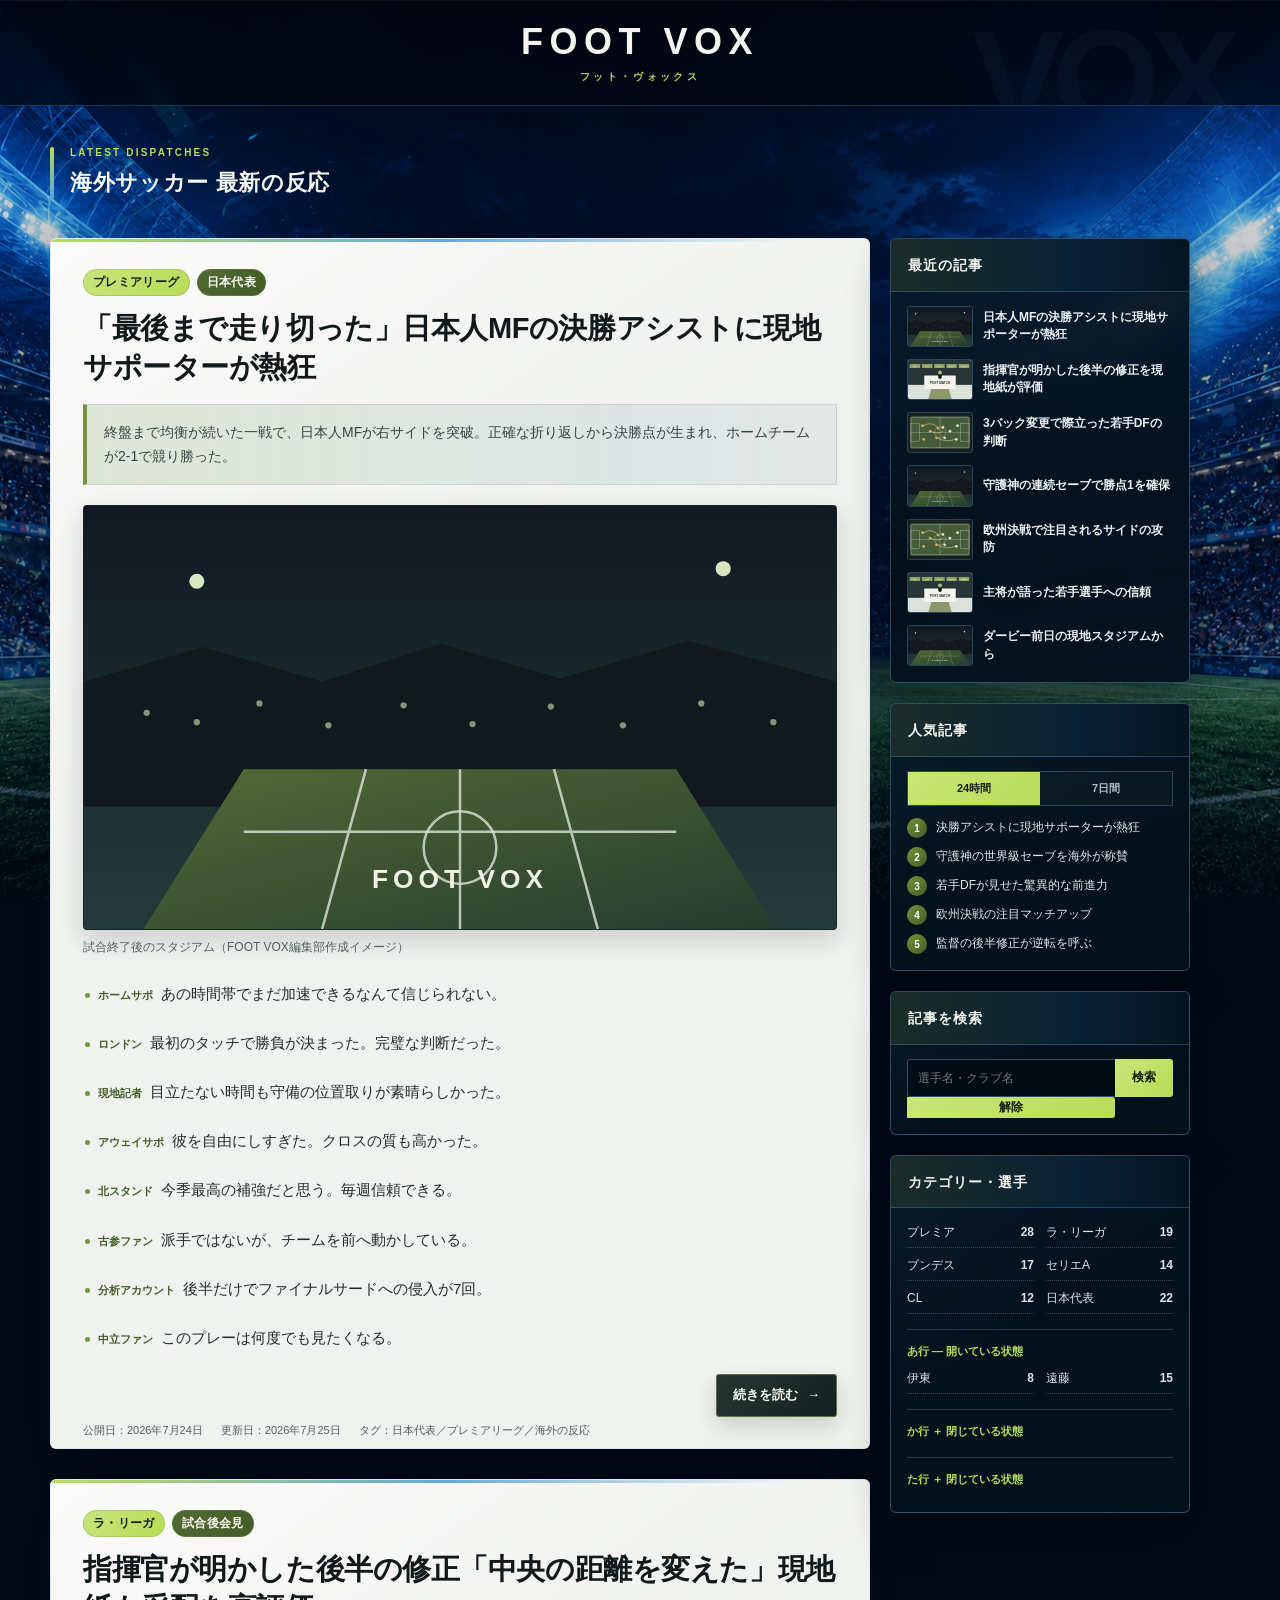
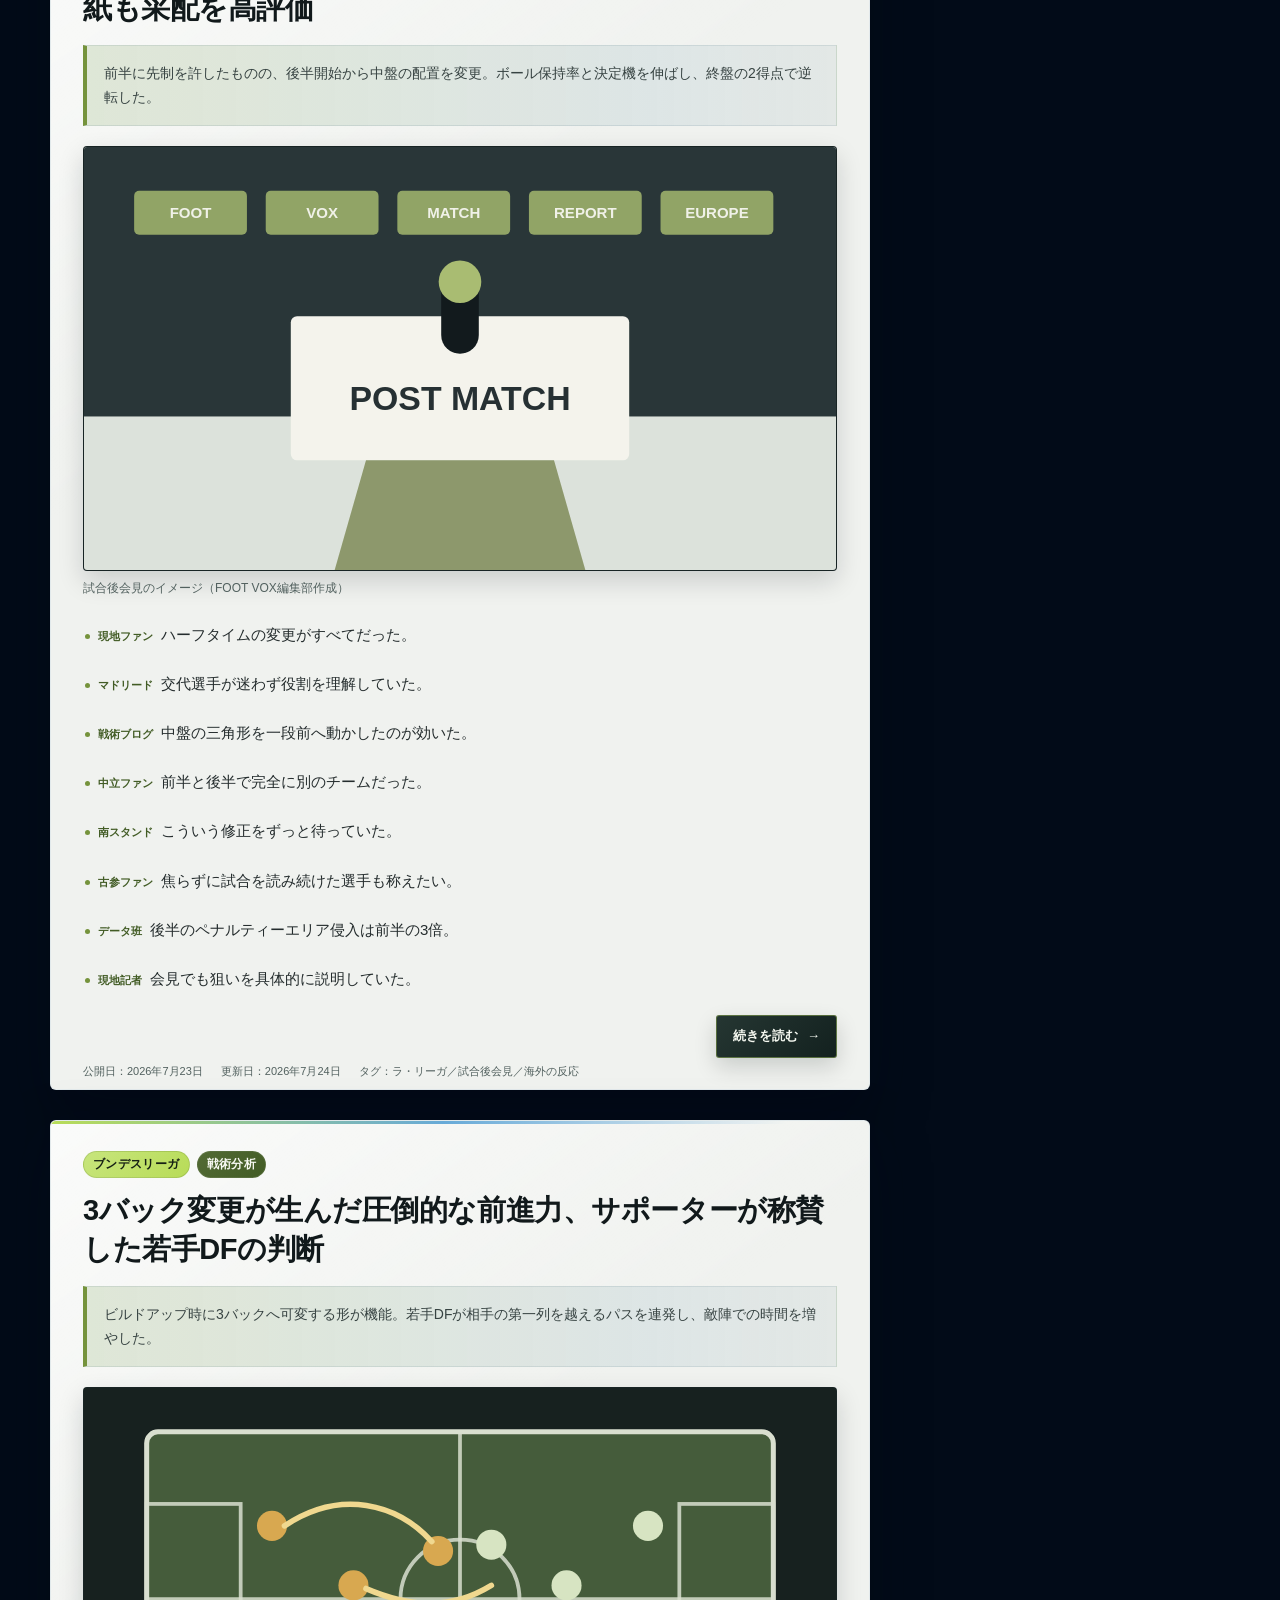
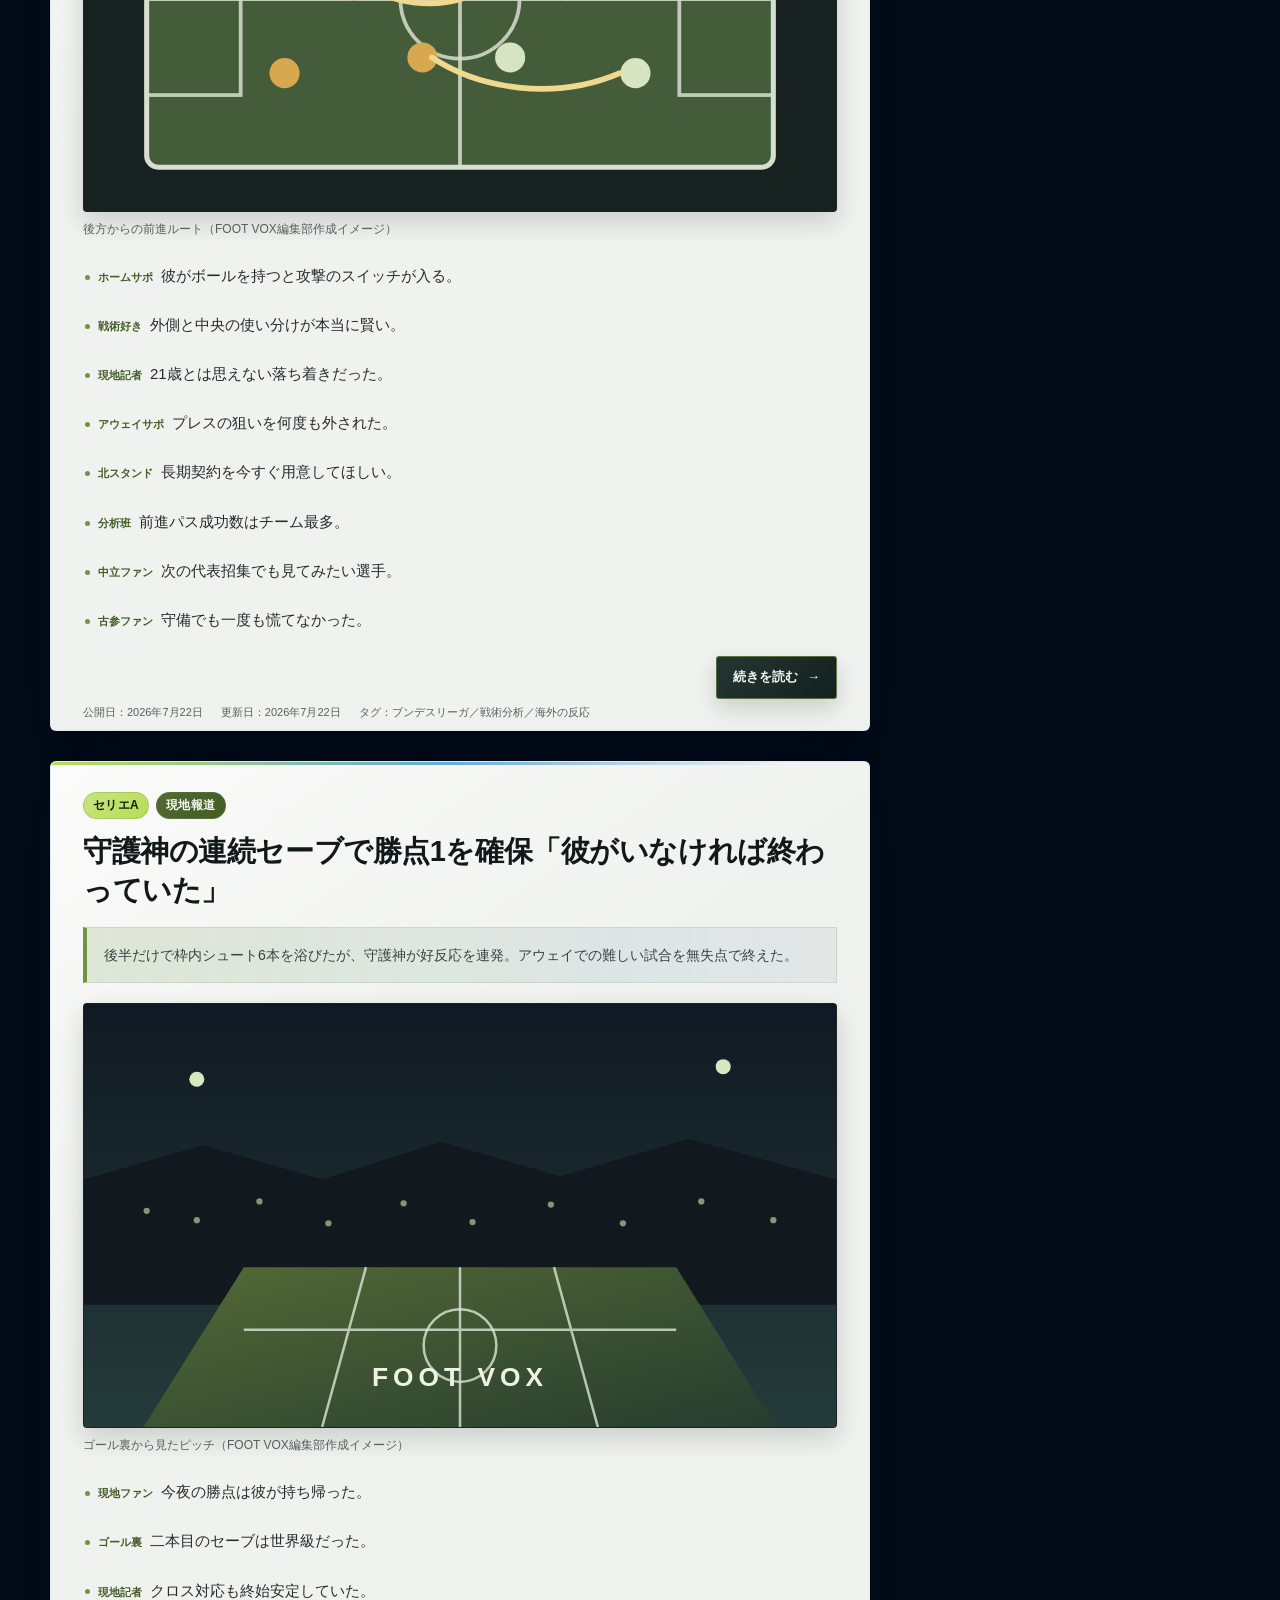
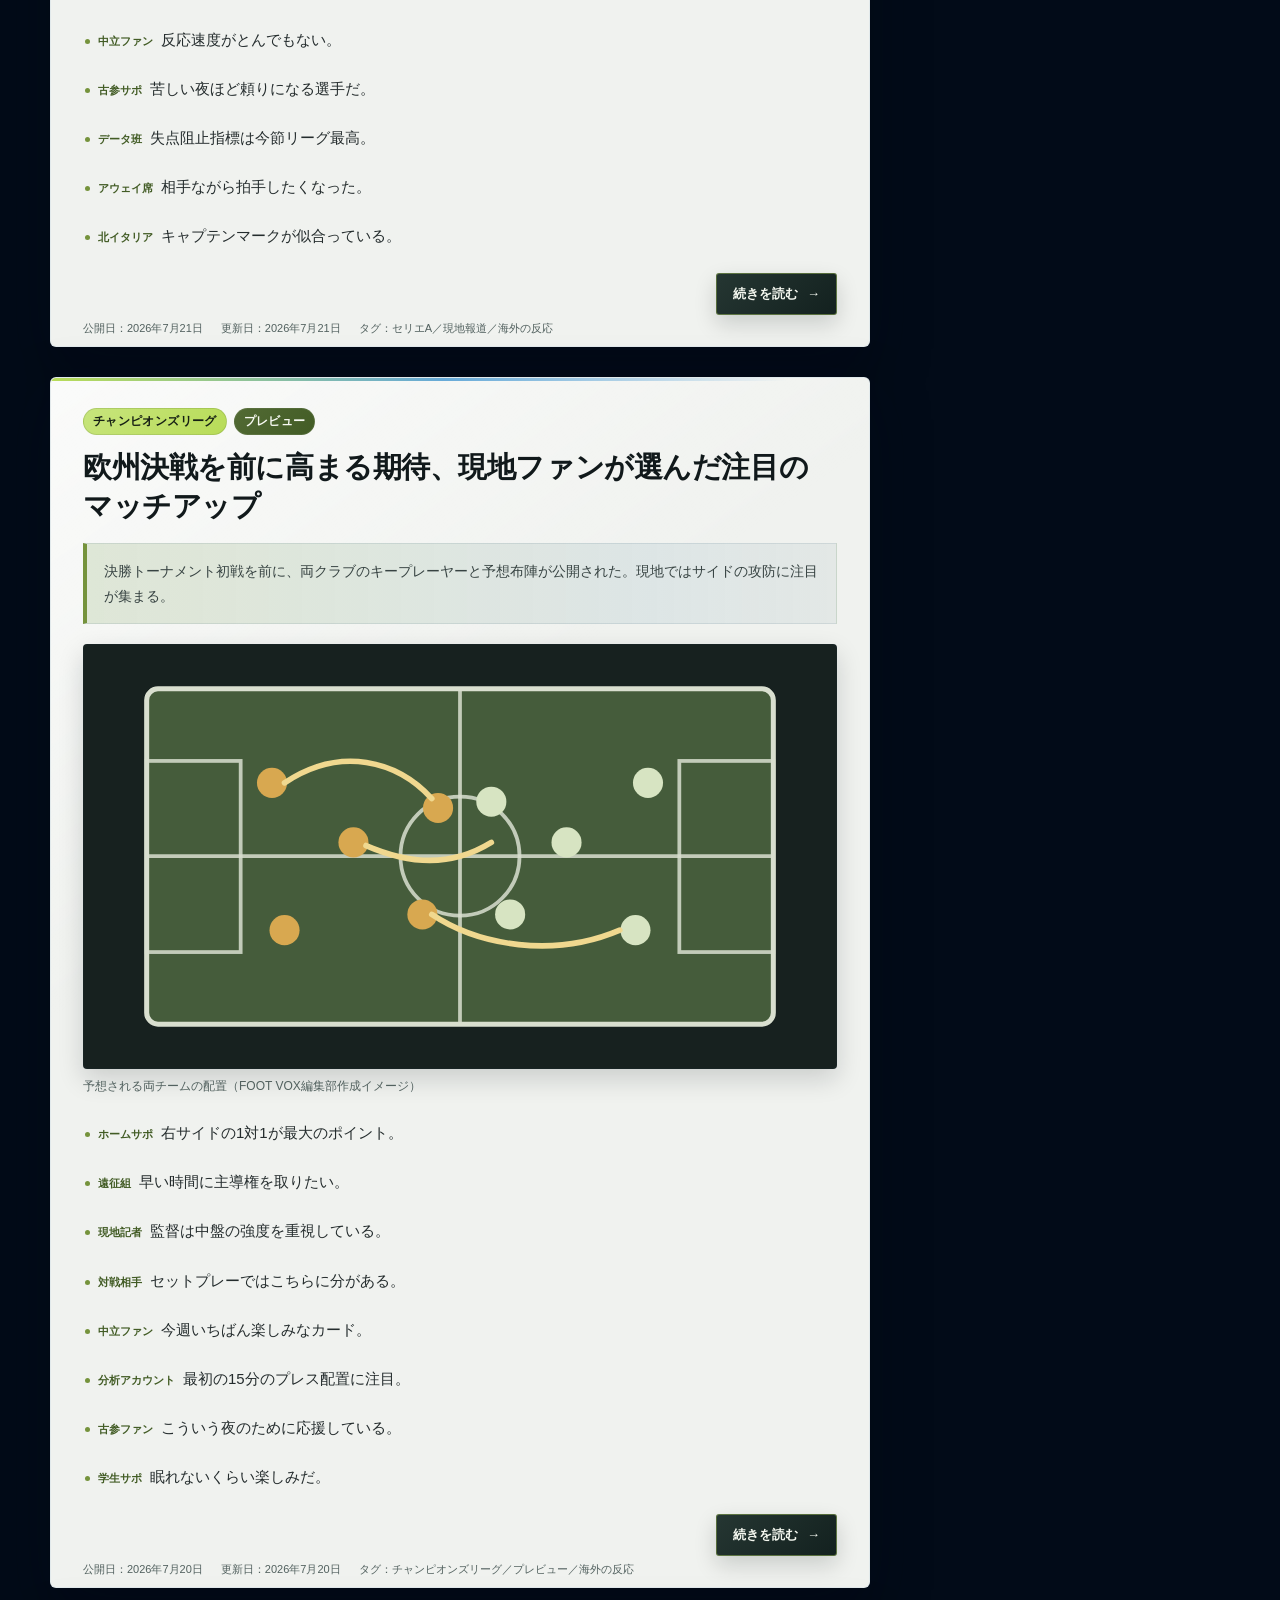
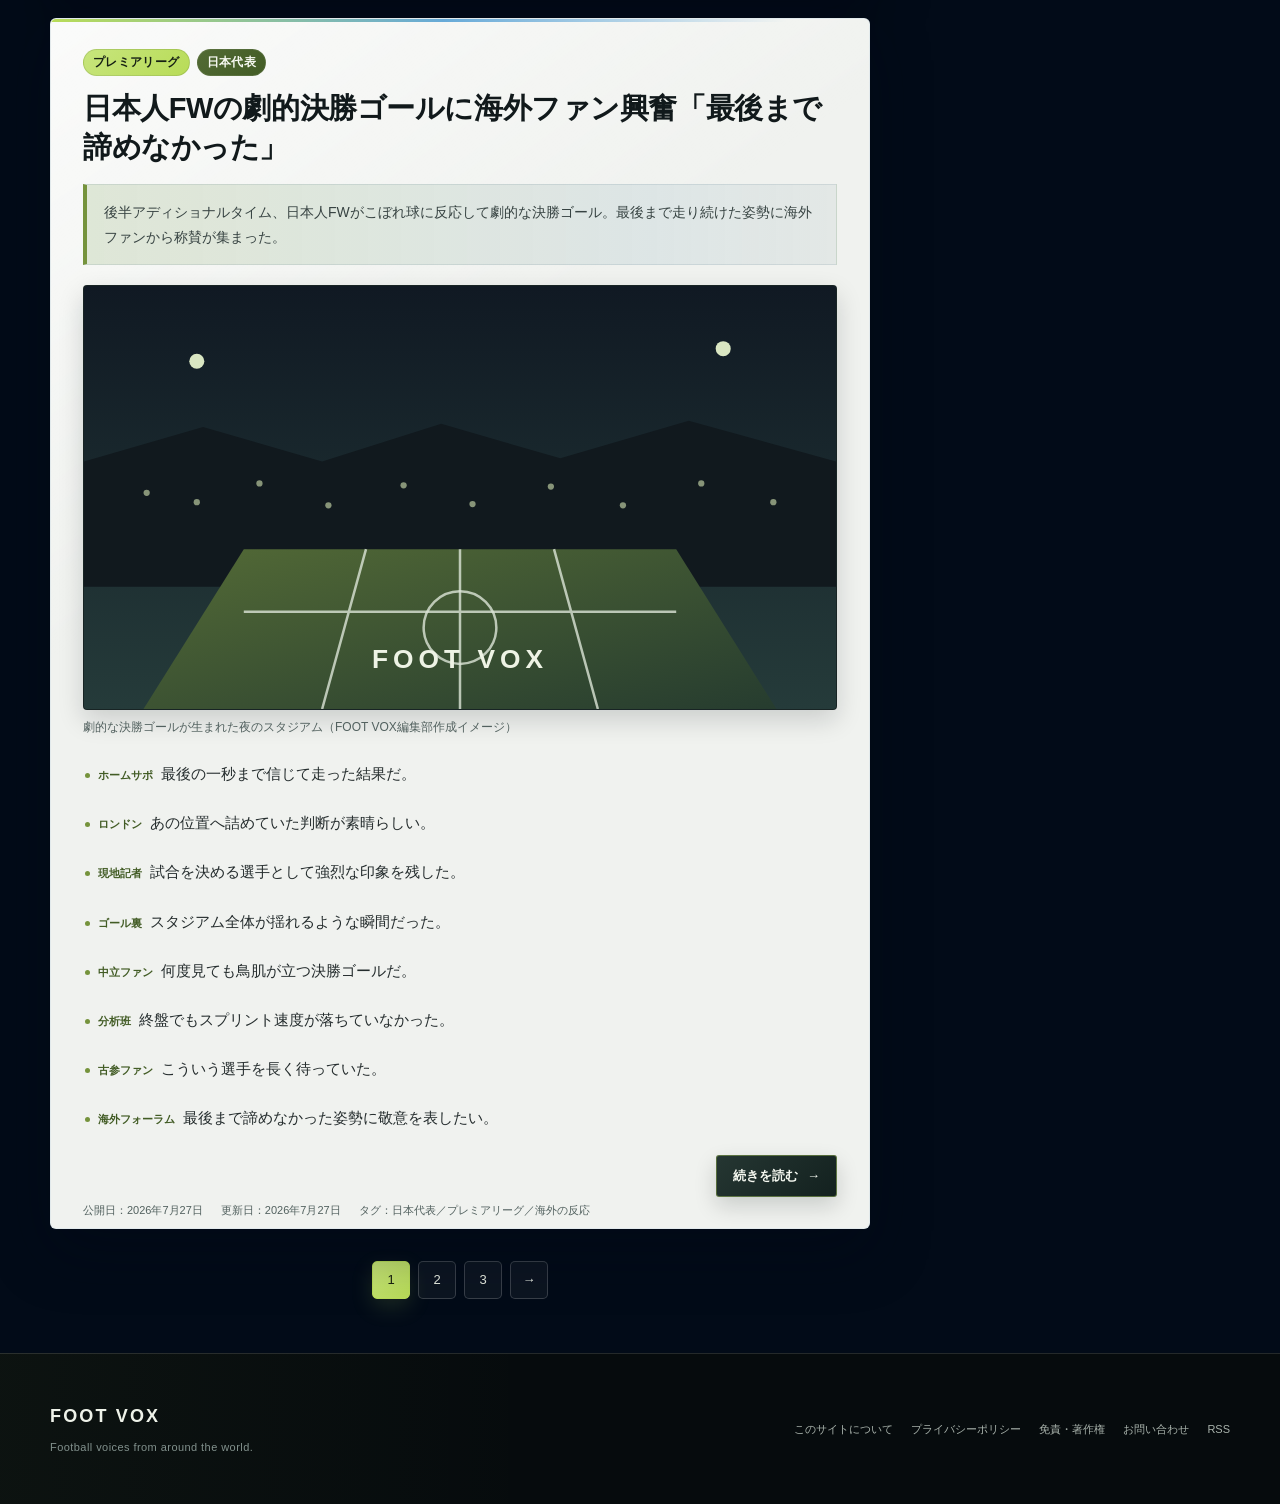
==== index.html @ de5afdd2 "chore: replace prototype wording for production" ====
<!doctype html>
<html lang="ja">
<head>
  <meta charset="utf-8">
  <meta name="viewport" content="width=device-width, initial-scale=1">
  <meta name="description" content="海外サッカーのニュースと現地ファンの反応を日本語で紹介するFOOT VOX">
  <title>FOOT VOX｜サッカー海外の反応</title>
  <link rel="icon" href="data:,">
  <link rel="stylesheet" href="styles.css">
</head>
<body id="page-top">
  <!-- PROTOTYPE: Editorial direction selected for design refinement. -->
  <header class="site-header">
    <div class="site-header__inner">
      <a class="site-logo" href="index.html">
        FOOT VOX
        <small>フット・ヴォックス</small>
      </a>
    </div>
  </header>

  <main class="site-grid">
    <section class="main-column" aria-labelledby="latest-heading">
      <!-- Future ad code may be inserted into this container. -->
      <div class="ad-slot" data-ad-slot="main-top"></div>

      <h1 id="latest-heading" class="page-heading"><span>Latest dispatches</span>海外サッカー 最新の反応</h1>

      <!-- Repeat one complete data-article-card block for each article. Video/GIF availability is metadata only; listing cards render image media only. -->
      <div class="feed" data-article-list data-page-size="5" data-source="data/articles.json" data-record-key="articleId">
        <article class="article-card" data-article-card data-article-id="japan-midfielder-final-assist" data-article-title="「最後まで走り切った」日本人MFの決勝アシストに現地サポーターが熱狂" data-article-category="プレミアリーグ" data-article-tags="日本代表|プレミアリーグ|海外の反応" data-published-date="2026-07-24" data-updated-date="2026-07-25" data-has-video="true" data-has-gif="true" data-listing-media="image-only" aria-labelledby="article-card-title-1">
          <div class="article-card__inner" data-article-card-content>
            <div class="eyebrow" data-card-field="taxonomy">
              <span class="pill">プレミアリーグ</span>
              <span class="pill pill--muted">日本代表</span>
            </div>
            <h2 id="article-card-title-1" class="article-title" data-card-field="title"><a href="article.html?id=japan-midfielder-final-assist">「最後まで走り切った」日本人MFの決勝アシストに現地サポーターが熱狂</a></h2>
            <div class="summary-box" data-card-field="summary">
              <p>終盤まで均衡が続いた一戦で、日本人MFが右サイドを突破。正確な折り返しから決勝点が生まれ、ホームチームが2-1で競り勝った。</p>
            </div>
            <figure class="media-block" data-card-field="image">
              <img src="assets/stadium-night.svg" width="1200" height="675" alt="照明に照らされた夜のサッカースタジアム">
              <figcaption>試合終了後のスタジアム（FOOT VOX編集部作成イメージ）</figcaption>
            </figure>
            <div class="reactions" data-card-field="reactions" aria-label="海外の反応">
              <p class="reaction"><span class="reaction__meta">ホームサポ</span>あの時間帯でまだ加速できるなんて信じられない。</p>
              <p class="reaction"><span class="reaction__meta">ロンドン</span>最初のタッチで勝負が決まった。完璧な判断だった。</p>
              <p class="reaction"><span class="reaction__meta">現地記者</span>目立たない時間も守備の位置取りが素晴らしかった。</p>
              <p class="reaction"><span class="reaction__meta">アウェイサポ</span>彼を自由にしすぎた。クロスの質も高かった。</p>
              <p class="reaction"><span class="reaction__meta">北スタンド</span>今季最高の補強だと思う。毎週信頼できる。</p>
              <p class="reaction"><span class="reaction__meta">古参ファン</span>派手ではないが、チームを前へ動かしている。</p>
              <p class="reaction"><span class="reaction__meta">分析アカウント</span>後半だけでファイナルサードへの侵入が7回。</p>
              <p class="reaction"><span class="reaction__meta">中立ファン</span>このプレーは何度でも見たくなる。</p>
            </div>
            <div class="continue-row" data-card-field="article-link"><a class="continue-link" href="article.html?id=japan-midfielder-final-assist#reaction-9">続きを読む</a></div>
            <div class="article-meta" data-card-field="meta">
              <span>公開日：2026年7月24日</span>
              <span>更新日：2026年7月25日</span>
              <span>タグ：日本代表／プレミアリーグ／海外の反応</span>
            </div>
          </div>
        </article>

        <article class="article-card" data-article-card data-article-id="coach-halftime-adjustment" data-article-title="指揮官が明かした後半の修正「中央の距離を変えた」現地紙も采配を高評価" data-article-category="ラ・リーガ" data-article-tags="ラ・リーガ|試合後会見|海外の反応" data-published-date="2026-07-23" data-updated-date="2026-07-24" data-has-video="false" data-has-gif="false" data-listing-media="image-only" aria-labelledby="article-card-title-2">
          <div class="article-card__inner" data-article-card-content>
            <div class="eyebrow" data-card-field="taxonomy">
              <span class="pill">ラ・リーガ</span>
              <span class="pill pill--muted">試合後会見</span>
            </div>
            <h2 id="article-card-title-2" class="article-title" data-card-field="title"><a href="article.html?id=coach-halftime-adjustment">指揮官が明かした後半の修正「中央の距離を変えた」現地紙も采配を高評価</a></h2>
            <div class="summary-box" data-card-field="summary">
              <p>前半に先制を許したものの、後半開始から中盤の配置を変更。ボール保持率と決定機を伸ばし、終盤の2得点で逆転した。</p>
            </div>
            <figure class="media-block" data-card-field="image">
              <img src="assets/press-room.svg" width="1200" height="675" alt="クラブエンブレムが並ぶサッカーの記者会見場">
              <figcaption>試合後会見のイメージ（FOOT VOX編集部作成）</figcaption>
            </figure>
            <div class="reactions" data-card-field="reactions" aria-label="海外の反応">
              <p class="reaction"><span class="reaction__meta">現地ファン</span>ハーフタイムの変更がすべてだった。</p>
              <p class="reaction"><span class="reaction__meta">マドリード</span>交代選手が迷わず役割を理解していた。</p>
              <p class="reaction"><span class="reaction__meta">戦術ブログ</span>中盤の三角形を一段前へ動かしたのが効いた。</p>
              <p class="reaction"><span class="reaction__meta">中立ファン</span>前半と後半で完全に別のチームだった。</p>
              <p class="reaction"><span class="reaction__meta">南スタンド</span>こういう修正をずっと待っていた。</p>
              <p class="reaction"><span class="reaction__meta">古参ファン</span>焦らずに試合を読み続けた選手も称えたい。</p>
              <p class="reaction"><span class="reaction__meta">データ班</span>後半のペナルティーエリア侵入は前半の3倍。</p>
              <p class="reaction"><span class="reaction__meta">現地記者</span>会見でも狙いを具体的に説明していた。</p>
            </div>
            <div class="continue-row" data-card-field="article-link"><a class="continue-link" href="article.html?id=coach-halftime-adjustment#reaction-9">続きを読む</a></div>
            <div class="article-meta" data-card-field="meta">
              <span>公開日：2026年7月23日</span>
              <span>更新日：2026年7月24日</span>
              <span>タグ：ラ・リーガ／試合後会見／海外の反応</span>
            </div>
          </div>
        </article>

        <article class="article-card" data-article-card data-article-id="three-back-young-defender" data-article-title="3バック変更が生んだ圧倒的な前進力、サポーターが称賛した若手DFの判断" data-article-category="ブンデスリーガ" data-article-tags="ブンデスリーガ|戦術分析|海外の反応" data-published-date="2026-07-22" data-updated-date="2026-07-22" data-has-video="false" data-has-gif="false" data-listing-media="image-only" aria-labelledby="article-card-title-3">
          <div class="article-card__inner" data-article-card-content>
            <div class="eyebrow" data-card-field="taxonomy">
              <span class="pill">ブンデスリーガ</span>
              <span class="pill pill--muted">戦術分析</span>
            </div>
            <h2 id="article-card-title-3" class="article-title" data-card-field="title"><a href="article.html?id=three-back-young-defender">3バック変更が生んだ圧倒的な前進力、サポーターが称賛した若手DFの判断</a></h2>
            <div class="summary-box" data-card-field="summary">
              <p>ビルドアップ時に3バックへ可変する形が機能。若手DFが相手の第一列を越えるパスを連発し、敵陣での時間を増やした。</p>
            </div>
            <figure class="media-block" data-card-field="image">
              <img src="assets/tactics-board.svg" width="1200" height="675" alt="選手配置とパス経路を示したサッカーの戦術ボード">
              <figcaption>後方からの前進ルート（FOOT VOX編集部作成イメージ）</figcaption>
            </figure>
            <div class="reactions" data-card-field="reactions" aria-label="海外の反応">
              <p class="reaction"><span class="reaction__meta">ホームサポ</span>彼がボールを持つと攻撃のスイッチが入る。</p>
              <p class="reaction"><span class="reaction__meta">戦術好き</span>外側と中央の使い分けが本当に賢い。</p>
              <p class="reaction"><span class="reaction__meta">現地記者</span>21歳とは思えない落ち着きだった。</p>
              <p class="reaction"><span class="reaction__meta">アウェイサポ</span>プレスの狙いを何度も外された。</p>
              <p class="reaction"><span class="reaction__meta">北スタンド</span>長期契約を今すぐ用意してほしい。</p>
              <p class="reaction"><span class="reaction__meta">分析班</span>前進パス成功数はチーム最多。</p>
              <p class="reaction"><span class="reaction__meta">中立ファン</span>次の代表招集でも見てみたい選手。</p>
              <p class="reaction"><span class="reaction__meta">古参ファン</span>守備でも一度も慌てなかった。</p>
            </div>
            <div class="continue-row" data-card-field="article-link"><a class="continue-link" href="article.html?id=three-back-young-defender#reaction-9">続きを読む</a></div>
            <div class="article-meta" data-card-field="meta">
              <span>公開日：2026年7月22日</span>
              <span>更新日：2026年7月22日</span>
              <span>タグ：ブンデスリーガ／戦術分析／海外の反応</span>
            </div>
          </div>
        </article>

        <article class="article-card" data-article-card data-article-id="goalkeeper-clean-sheet" data-article-title="守護神の連続セーブで勝点1を確保「彼がいなければ終わっていた」" data-article-category="セリエA" data-article-tags="セリエA|現地報道|海外の反応" data-published-date="2026-07-21" data-updated-date="2026-07-21" data-has-video="false" data-has-gif="false" data-listing-media="image-only" aria-labelledby="article-card-title-4">
          <div class="article-card__inner" data-article-card-content>
            <div class="eyebrow" data-card-field="taxonomy">
              <span class="pill">セリエA</span>
              <span class="pill pill--muted">現地報道</span>
            </div>
            <h2 id="article-card-title-4" class="article-title" data-card-field="title"><a href="article.html?id=goalkeeper-clean-sheet">守護神の連続セーブで勝点1を確保「彼がいなければ終わっていた」</a></h2>
            <div class="summary-box" data-card-field="summary">
              <p>後半だけで枠内シュート6本を浴びたが、守護神が好反応を連発。アウェイでの難しい試合を無失点で終えた。</p>
            </div>
            <figure class="media-block" data-card-field="image">
              <img src="assets/stadium-night.svg" width="1200" height="675" alt="ゴール裏から見た夜のサッカーピッチ">
              <figcaption>ゴール裏から見たピッチ（FOOT VOX編集部作成イメージ）</figcaption>
            </figure>
            <div class="reactions" data-card-field="reactions" aria-label="海外の反応">
              <p class="reaction"><span class="reaction__meta">現地ファン</span>今夜の勝点は彼が持ち帰った。</p>
              <p class="reaction"><span class="reaction__meta">ゴール裏</span>二本目のセーブは世界級だった。</p>
              <p class="reaction"><span class="reaction__meta">現地記者</span>クロス対応も終始安定していた。</p>
              <p class="reaction"><span class="reaction__meta">中立ファン</span>反応速度がとんでもない。</p>
              <p class="reaction"><span class="reaction__meta">古参サポ</span>苦しい夜ほど頼りになる選手だ。</p>
              <p class="reaction"><span class="reaction__meta">データ班</span>失点阻止指標は今節リーグ最高。</p>
              <p class="reaction"><span class="reaction__meta">アウェイ席</span>相手ながら拍手したくなった。</p>
              <p class="reaction"><span class="reaction__meta">北イタリア</span>キャプテンマークが似合っている。</p>
            </div>
            <div class="continue-row" data-card-field="article-link"><a class="continue-link" href="article.html?id=goalkeeper-clean-sheet#reaction-9">続きを読む</a></div>
            <div class="article-meta" data-card-field="meta">
              <span>公開日：2026年7月21日</span>
              <span>更新日：2026年7月21日</span>
              <span>タグ：セリエA／現地報道／海外の反応</span>
            </div>
          </div>
        </article>

        <article class="article-card" data-article-card data-article-id="european-final-preview" data-article-title="欧州決戦を前に高まる期待、現地ファンが選んだ注目のマッチアップ" data-article-category="チャンピオンズリーグ" data-article-tags="チャンピオンズリーグ|プレビュー|海外の反応" data-published-date="2026-07-20" data-updated-date="2026-07-20" data-has-video="false" data-has-gif="false" data-listing-media="image-only" aria-labelledby="article-card-title-5">
          <div class="article-card__inner" data-article-card-content>
            <div class="eyebrow" data-card-field="taxonomy">
              <span class="pill">チャンピオンズリーグ</span>
              <span class="pill pill--muted">プレビュー</span>
            </div>
            <h2 id="article-card-title-5" class="article-title" data-card-field="title"><a href="article.html?id=european-final-preview">欧州決戦を前に高まる期待、現地ファンが選んだ注目のマッチアップ</a></h2>
            <div class="summary-box" data-card-field="summary">
              <p>決勝トーナメント初戦を前に、両クラブのキープレーヤーと予想布陣が公開された。現地ではサイドの攻防に注目が集まる。</p>
            </div>
            <figure class="media-block" data-card-field="image">
              <img src="assets/tactics-board.svg" width="1200" height="675" alt="両チームの予想配置を示したサッカーの戦術ボード">
              <figcaption>予想される両チームの配置（FOOT VOX編集部作成イメージ）</figcaption>
            </figure>
            <div class="reactions" data-card-field="reactions" aria-label="海外の反応">
              <p class="reaction"><span class="reaction__meta">ホームサポ</span>右サイドの1対1が最大のポイント。</p>
              <p class="reaction"><span class="reaction__meta">遠征組</span>早い時間に主導権を取りたい。</p>
              <p class="reaction"><span class="reaction__meta">現地記者</span>監督は中盤の強度を重視している。</p>
              <p class="reaction"><span class="reaction__meta">対戦相手</span>セットプレーではこちらに分がある。</p>
              <p class="reaction"><span class="reaction__meta">中立ファン</span>今週いちばん楽しみなカード。</p>
              <p class="reaction"><span class="reaction__meta">分析アカウント</span>最初の15分のプレス配置に注目。</p>
              <p class="reaction"><span class="reaction__meta">古参ファン</span>こういう夜のために応援している。</p>
              <p class="reaction"><span class="reaction__meta">学生サポ</span>眠れないくらい楽しみだ。</p>
            </div>
            <div class="continue-row" data-card-field="article-link"><a class="continue-link" href="article.html?id=european-final-preview#reaction-9">続きを読む</a></div>
            <div class="article-meta" data-card-field="meta">
              <span>公開日：2026年7月20日</span>
              <span>更新日：2026年7月20日</span>
              <span>タグ：チャンピオンズリーグ／プレビュー／海外の反応</span>
            </div>
          </div>
        </article>
        <p data-search-empty role="status" aria-live="polite" hidden>該当する記事はありません</p>
      </div>

      <nav class="pagination" aria-label="ページ番号">
        <span class="current" aria-current="page">1</span>
        <a href="index.html">2</a>
        <a href="index.html">3</a>
        <a href="index.html" aria-label="次のページ">→</a>
      </nav>
    </section>

    <aside class="sidebar" data-sidebar aria-label="サイドバー">
      <section class="side-section" data-sidebar-section="recent-articles" data-source="articles">
        <h2 class="side-section__heading" data-sidebar-field="heading">最近の記事</h2>
        <div class="side-section__body" data-sidebar-field="body">
          <ol class="recent-list" data-sidebar-list="recent-articles" data-sort-key="publishedDate" data-sort-order="descending">
            <li data-sidebar-item data-article-id="japan-midfielder-final-assist"><a href="article.html?id=japan-midfielder-final-assist" data-sidebar-link><img src="assets/stadium-night.svg" alt="" data-sidebar-field="thumbnail"><span data-sidebar-field="title">日本人MFの決勝アシストに現地サポーターが熱狂</span></a></li>
            <li data-sidebar-item data-article-id="coach-halftime-adjustment"><a href="article.html?id=coach-halftime-adjustment" data-sidebar-link><img src="assets/press-room.svg" alt="" data-sidebar-field="thumbnail"><span data-sidebar-field="title">指揮官が明かした後半の修正を現地紙が評価</span></a></li>
            <li data-sidebar-item data-article-id="three-back-young-defender"><a href="article.html?id=three-back-young-defender" data-sidebar-link><img src="assets/tactics-board.svg" alt="" data-sidebar-field="thumbnail"><span data-sidebar-field="title">3バック変更で際立った若手DFの判断</span></a></li>
            <li data-sidebar-item data-article-id="goalkeeper-clean-sheet"><a href="article.html?id=goalkeeper-clean-sheet" data-sidebar-link><img src="assets/stadium-night.svg" alt="" data-sidebar-field="thumbnail"><span data-sidebar-field="title">守護神の連続セーブで勝点1を確保</span></a></li>
            <li data-sidebar-item data-article-id="european-final-preview"><a href="article.html?id=european-final-preview" data-sidebar-link><img src="assets/tactics-board.svg" alt="" data-sidebar-field="thumbnail"><span data-sidebar-field="title">欧州決戦で注目されるサイドの攻防</span></a></li>
            <li data-sidebar-item data-article-id="captain-trusts-young-player"><a href="article.html" data-sidebar-link><img src="assets/press-room.svg" alt="" data-sidebar-field="thumbnail"><span data-sidebar-field="title">主将が語った若手選手への信頼</span></a></li>
            <li data-sidebar-item data-article-id="derby-stadium-report"><a href="article.html" data-sidebar-link><img src="assets/stadium-night.svg" alt="" data-sidebar-field="thumbnail"><span data-sidebar-field="title">ダービー前日の現地スタジアムから</span></a></li>
          </ol>
        </div>
      </section>

      <section class="side-section" data-sidebar-section="popular-articles" data-source="article-rankings">
        <h2 class="side-section__heading" data-sidebar-field="heading">人気記事</h2>
        <div class="side-section__body" data-sidebar-field="body">
          <div class="tabs" data-sidebar-control="ranking-period" aria-label="人気記事タブの状態例">
            <span class="tab tab--selected" data-ranking-period="24-hours" data-selected="true">24時間</span>
            <span class="tab" data-ranking-period="7-days" data-selected="false">7日間</span>
          </div>
          <ol class="popular-list" data-sidebar-list="popular-articles" data-ranking-period="24-hours">
            <li data-sidebar-item data-article-id="japan-midfielder-final-assist" data-rank="1"><a href="article.html?id=japan-midfielder-final-assist" data-sidebar-link style="color: inherit; text-decoration: none;">決勝アシストに現地サポーターが熱狂</a></li>
            <li data-sidebar-item data-article-id="goalkeeper-clean-sheet" data-rank="2"><a href="article.html?id=goalkeeper-clean-sheet" data-sidebar-link style="color: inherit; text-decoration: none;">守護神の世界級セーブを海外が称賛</a></li>
            <li data-sidebar-item data-article-id="three-back-young-defender" data-rank="3"><a href="article.html?id=three-back-young-defender" data-sidebar-link style="color: inherit; text-decoration: none;">若手DFが見せた驚異的な前進力</a></li>
            <li data-sidebar-item data-article-id="european-final-preview" data-rank="4"><a href="article.html?id=european-final-preview" data-sidebar-link style="color: inherit; text-decoration: none;">欧州決戦の注目マッチアップ</a></li>
            <li data-sidebar-item data-article-id="coach-halftime-adjustment" data-rank="5"><a href="article.html?id=coach-halftime-adjustment" data-sidebar-link style="color: inherit; text-decoration: none;">監督の後半修正が逆転を呼ぶ</a></li>
          </ol>
        </div>
      </section>

      <section class="side-section">
        <h2 class="side-section__heading">記事を検索</h2>
        <div class="side-section__body">
          <form class="search-form" data-article-search aria-label="記事を検索">
            <input type="search" placeholder="選手名・クラブ名" aria-label="検索キーワード" data-search-input>
            <span role="button" tabindex="0" data-search-submit>検索</span>
            <span role="button" tabindex="0" data-search-reset hidden>解除</span>
          </form>
        </div>
      </section>

      <section class="side-section" data-sidebar-section="taxonomy" data-source="article-taxonomy">
        <h2 class="side-section__heading" data-sidebar-field="heading">カテゴリー・選手</h2>
        <div class="side-section__body" data-sidebar-field="body">
          <ul class="category-list" data-taxonomy-list="categories">
            <li data-taxonomy-item data-taxonomy-type="category" data-taxonomy-id="premier-league"><span data-taxonomy-field="label">プレミア</span><b data-taxonomy-field="count">28</b></li>
            <li data-taxonomy-item data-taxonomy-type="category" data-taxonomy-id="la-liga"><span data-taxonomy-field="label">ラ・リーガ</span><b data-taxonomy-field="count">19</b></li>
            <li data-taxonomy-item data-taxonomy-type="category" data-taxonomy-id="bundesliga"><span data-taxonomy-field="label">ブンデス</span><b data-taxonomy-field="count">17</b></li>
            <li data-taxonomy-item data-taxonomy-type="category" data-taxonomy-id="serie-a"><span data-taxonomy-field="label">セリエA</span><b data-taxonomy-field="count">14</b></li>
            <li data-taxonomy-item data-taxonomy-type="category" data-taxonomy-id="champions-league"><span data-taxonomy-field="label">CL</span><b data-taxonomy-field="count">12</b></li>
            <li data-taxonomy-item data-taxonomy-type="category" data-taxonomy-id="japan-national-team"><span data-taxonomy-field="label">日本代表</span><b data-taxonomy-field="count">22</b></li>
          </ul>
          <div class="kana-group" data-kana-group="a" data-expanded="true">
            <div class="kana-group__label" data-sidebar-field="group-label">あ行 — 開いている状態</div>
            <ul class="category-list" data-taxonomy-list="players">
              <li data-taxonomy-item data-taxonomy-type="player" data-taxonomy-id="ito"><span data-taxonomy-field="label">伊東</span><b data-taxonomy-field="count">8</b></li>
              <li data-taxonomy-item data-taxonomy-type="player" data-taxonomy-id="endo"><span data-taxonomy-field="label">遠藤</span><b data-taxonomy-field="count">15</b></li>
            </ul>
          </div>
          <div class="kana-group" data-kana-group="ka" data-expanded="false">
            <div class="kana-group__label" data-sidebar-field="group-label">か行 ＋ 閉じている状態</div>
          </div>
          <div class="kana-group" data-kana-group="ta" data-expanded="false">
            <div class="kana-group__label" data-sidebar-field="group-label">た行 ＋ 閉じている状態</div>
          </div>
        </div>
      </section>
    </aside>
  </main>

  <footer class="site-footer">
    <div class="site-footer__inner">
      <div class="footer-brand">FOOT VOX<small>Football voices from around the world.</small></div>
      <div class="footer-links" aria-label="フッターナビゲーションの外観例">
        <span>このサイトについて</span>
        <span>プライバシーポリシー</span>
        <span>免責・著作権</span>
        <span>お問い合わせ</span>
        <span>RSS</span>
      </div>
    </div>
  </footer>

  <script>
    (() => {
      const articleListElement = document.querySelector("[data-article-list]");
      const searchEmptyElement = articleListElement?.querySelector("[data-search-empty]") || null;
      const searchFormElement = document.querySelector("[data-article-search]");
      const searchInputElement = searchFormElement?.querySelector("[data-search-input]") || null;
      const searchSubmitElement = searchFormElement?.querySelector("[data-search-submit]") || null;
      const searchResetElement = searchFormElement?.querySelector("[data-search-reset]") || null;
      const cardElements = Object.freeze(
        [...document.querySelectorAll("[data-article-card]")]
      );
      const cardIds = Object.freeze(
        cardElements
          .map((card) => card.dataset.articleId)
          .filter(Boolean)
      );
      const sidebarSectionKeys = Object.freeze([
        "recent-articles",
        "popular-articles",
        "taxonomy"
      ]);
      const sidebarSectionElements = Object.freeze(
        sidebarSectionKeys.map((key) => (
          document.querySelector(`[data-sidebar-section="${key}"]`)
        ))
      );
      const formatJapaneseDate = (date) => {
        const [year, month, day] = String(date).split("-").map(Number);
        return year && month && day ? `${year}年${month}月${day}日` : String(date);
      };
      const findExistingCard = (articleId) => (
        cardElements.find((card) => card.dataset.articleId === articleId) || null
      );
      const createArticleCardFromData = (article) => {
        const matchingCard = findExistingCard(article.articleId);
        const templateCard = matchingCard || cardElements[0];
        const listing = article.listing;

        if (
          !templateCard
          || !listing
          || !listing.summary
          || !listing.image?.src
          || !listing.image?.alt
          || !listing.image?.caption
          || !Array.isArray(listing.reactions)
          || listing.reactions.length !== 8
        ) {
          return null;
        }

        const generatedCard = templateCard.cloneNode(true);
        const titleField = generatedCard.querySelector('[data-card-field="title"]');
        const titleLink = titleField?.querySelector("a");
        const taxonomyPills = generatedCard.querySelectorAll('[data-card-field="taxonomy"] .pill');
        const summaryText = generatedCard.querySelector('[data-card-field="summary"] p');
        const listingImage = generatedCard.querySelector('[data-card-field="image"] img');
        const listingCaption = generatedCard.querySelector('[data-card-field="image"] figcaption');
        const reactionElements = [...generatedCard.querySelectorAll('[data-card-field="reactions"] .reaction')];
        const metaFields = generatedCard.querySelectorAll('[data-card-field="meta"] span');
        const continueLink = generatedCard.querySelector(".continue-link");
        const secondaryTag = article.tags.find(
          (tag) => tag !== article.category && tag !== "海外の反応"
        ) || article.tags[0] || "";
        const articleUrl = `article.html?id=${encodeURIComponent(article.articleId)}`;

        generatedCard.setAttribute("data-article-id", article.articleId);
        generatedCard.setAttribute("data-article-title", article.title);
        generatedCard.setAttribute("data-article-category", article.category);
        generatedCard.setAttribute("data-article-tags", article.tags.join("|"));
        generatedCard.setAttribute("data-published-date", article.publishedDate);
        generatedCard.setAttribute("data-updated-date", article.updatedDate);
        generatedCard.setAttribute(
          "data-has-video",
          String(article.contentBlocks?.some((block) => block.type === "video") || false)
        );
        generatedCard.setAttribute(
          "data-has-gif",
          String(article.contentBlocks?.some((block) => block.type === "gif") || false)
        );

        if (!matchingCard && titleField) {
          titleField.id = `article-card-title-${article.articleId}`;
          generatedCard.setAttribute("aria-labelledby", titleField.id);
        }
        if (titleLink) {
          titleLink.textContent = article.title;
          titleLink.setAttribute("href", articleUrl);
        }
        if (taxonomyPills[0]) {
          taxonomyPills[0].textContent = article.category;
        }
        if (taxonomyPills[1]) {
          taxonomyPills[1].textContent = secondaryTag;
        }
        if (summaryText) {
          summaryText.textContent = listing.summary;
        }
        if (listingImage) {
          listingImage.setAttribute("src", listing.image.src);
          listingImage.setAttribute("alt", listing.image.alt);
        }
        if (listingCaption) {
          listingCaption.textContent = listing.image.caption;
        }
        reactionElements.forEach((reaction, index) => {
          const reactionData = listing.reactions[index];
          const reactionMeta = reaction.querySelector(".reaction__meta");
          const reactionTextNode = reactionMeta?.nextSibling;

          if (reactionMeta) {
            reactionMeta.textContent = reactionData.name;
          }
          if (reactionTextNode?.nodeType === 3) {
            reactionTextNode.textContent = reactionData.text;
          } else {
            reaction.append(document.createTextNode(reactionData.text));
          }
        });
        if (continueLink) {
          continueLink.setAttribute("href", `${articleUrl}#reaction-9`);
        }
        if (metaFields[0]) {
          metaFields[0].textContent = `公開日：${formatJapaneseDate(article.publishedDate)}`;
        }
        if (metaFields[1]) {
          metaFields[1].textContent = `更新日：${formatJapaneseDate(article.updatedDate)}`;
        }
        if (metaFields[2]) {
          metaFields[2].textContent = `タグ：${article.tags.join("／")}`;
        }

        return generatedCard;
      };
      const normalizeSearchText = (value) => String(value ?? "").trim().toLocaleLowerCase();
      const collectSearchStrings = (value, strings = []) => {
        if (typeof value === "string" || typeof value === "number") {
          strings.push(String(value));
        } else if (Array.isArray(value)) {
          value.forEach((item) => collectSearchStrings(item, strings));
        } else if (value && typeof value === "object") {
          Object.values(value).forEach((item) => collectSearchStrings(item, strings));
        }
        return strings;
      };
      const createArticleSearchText = (article) => normalizeSearchText([
        article.articleId,
        article.title,
        article.listing?.summary,
        ...collectSearchStrings(article.listing?.reactions),
        article.category,
        ...(Array.isArray(article.tags) ? article.tags : []),
        ...collectSearchStrings(article.contentBlocks)
      ].join("\n"));
      const findSearchMatches = (articles, query) => {
        const normalizedQuery = normalizeSearchText(query);
        return normalizedQuery
          ? articles.filter((article) => createArticleSearchText(article).includes(normalizedQuery))
          : [...articles];
      };
      const renderArticleSelection = (articles) => {
        if (!articleListElement) {
          return false;
        }

        const generatedCards = articles.map((article) => createArticleCardFromData(article));
        if (generatedCards.some((card) => !card)) {
          return false;
        }

        articleListElement.querySelectorAll("[data-article-card]").forEach((card) => card.remove());
        generatedCards.forEach((card) => {
          articleListElement.insertBefore(card, searchEmptyElement);
        });
        if (searchEmptyElement) {
          searchEmptyElement.hidden = generatedCards.length > 0;
        }
        activeCardReplacements = [];
        return true;
      };
      const compareArticleCard = (article) => {
        const existingCard = findExistingCard(article.articleId);
        const generatedCard = createArticleCardFromData(article);
        const referenceCard = existingCard || cardElements[0];

        if (!referenceCard || !generatedCard) {
          return Object.freeze({
            articleId: article.articleId,
            comparable: false,
            htmlMatches: false,
            structureMatches: false,
            commentCountMatches: false,
            linkTargetsMatch: false
          });
        }

        const structureSelectors = [
          ".article-card__inner",
          '[data-card-field="taxonomy"]',
          '[data-card-field="title"]',
          '[data-card-field="summary"]',
          '[data-card-field="image"]',
          '[data-card-field="reactions"]',
          '[data-card-field="article-link"]',
          '[data-card-field="meta"]'
        ];
        const existingLinks = existingCard
          ? [...existingCard.querySelectorAll("a")]
            .map((link) => link.getAttribute("href"))
          : [];
        const generatedLinks = [...generatedCard.querySelectorAll("a")]
          .map((link) => link.getAttribute("href"));
        const existingTitle = existingCard?.querySelector('[data-card-field="title"] a')?.textContent || "";
        const generatedTitle = generatedCard.querySelector('[data-card-field="title"] a')?.textContent || "";
        const existingImage = existingCard?.querySelector('[data-card-field="image"] img')?.getAttribute("src") || null;
        const generatedImage = generatedCard.querySelector('[data-card-field="image"] img')?.getAttribute("src") || null;
        const existingCommentCount = existingCard?.querySelectorAll(".reaction").length || 0;
        const generatedCommentCount = generatedCard.querySelectorAll(".reaction").length;
        const articleUrl = `article.html?id=${encodeURIComponent(article.articleId)}`;
        const expectedLinks = [articleUrl, `${articleUrl}#reaction-9`];
        const generatedReactions = [...generatedCard.querySelectorAll(".reaction")].map((reaction) => ({
          name: reaction.querySelector(".reaction__meta")?.textContent || "",
          text: reaction.textContent.slice(
            reaction.querySelector(".reaction__meta")?.textContent.length || 0
          )
        }));
        const generatedMeta = [...generatedCard.querySelectorAll('[data-card-field="meta"] span')]
          .map((item) => item.textContent);
        const titleMatches = existingCard
          ? existingTitle === generatedTitle
          : generatedTitle === article.title;
        const imageMatches = existingCard
          ? existingImage === generatedImage
          : generatedImage === article.listing.image.src;
        const commentCountMatches = existingCard
          ? existingCommentCount === generatedCommentCount
          : generatedCommentCount === article.listing.reactions.length;
        const linkTargetsMatch = existingCard
          ? existingLinks.join("\n") === generatedLinks.join("\n")
          : expectedLinks.join("\n") === generatedLinks.join("\n");
        const structureMatches = structureSelectors.every(
          (selector) => referenceCard.querySelectorAll(selector).length
            === generatedCard.querySelectorAll(selector).length
        );
        const summaryMatches = generatedCard.querySelector('[data-card-field="summary"] p')
          ?.textContent === article.listing.summary;
        const commentsContentMatches = JSON.stringify(generatedReactions)
          === JSON.stringify(article.listing.reactions);
        const taxonomyMatches = generatedCard.querySelector(
          '[data-card-field="taxonomy"] .pill'
        )?.textContent === article.category;
        const metaMatches = generatedMeta.join("\n") === [
          `公開日：${formatJapaneseDate(article.publishedDate)}`,
          `更新日：${formatJapaneseDate(article.updatedDate)}`,
          `タグ：${article.tags.join("／")}`
        ].join("\n");

        return Object.freeze({
          articleId: article.articleId,
          isNew: !existingCard,
          comparable: true,
          htmlMatches: existingCard ? existingCard.outerHTML === generatedCard.outerHTML : null,
          structureMatches,
          titleMatches,
          imageMatches,
          commentCountMatches,
          linkTargetsMatch,
          summaryMatches,
          commentsContentMatches,
          taxonomyMatches,
          metaMatches,
          allComparedFieldsMatch: titleMatches
            && imageMatches
            && commentCountMatches
            && linkTargetsMatch
            && structureMatches
            && summaryMatches
            && commentsContentMatches
            && taxonomyMatches
            && metaMatches,
          existingTitle,
          generatedTitle,
          existingImage,
          generatedImage,
          existingCommentCount,
          generatedCommentCount,
          existingLinks: Object.freeze(existingLinks),
          generatedLinks: Object.freeze(generatedLinks)
        });
      };
      const resolveArticleHref = (articleId, availableArticleIds, fallbackHref = null) => (
        articleId && availableArticleIds.has(articleId)
          ? `article.html?id=${encodeURIComponent(articleId)}`
          : fallbackHref
      );
      const createSidebarSectionsFromData = (sidebarData, availableArticleIds) => {
        if (
          !sidebarData
          || !Array.isArray(sidebarData.recentArticles)
          || !Array.isArray(sidebarData.popularArticles)
          || !Array.isArray(sidebarData.taxonomy?.categories)
          || !Array.isArray(sidebarData.taxonomy?.playerGroups)
          || sidebarSectionElements.some((section) => !section)
        ) {
          return null;
        }

        const generatedSections = sidebarSectionElements.map((section) => section.cloneNode(true));
        const recentSection = generatedSections[0];
        const popularSection = generatedSections[1];
        const taxonomySection = generatedSections[2];
        const recentItems = [...recentSection.querySelectorAll("[data-sidebar-item]")];
        const popularItems = [...popularSection.querySelectorAll("[data-sidebar-item]")];
        const categoryItems = [...taxonomySection.querySelectorAll(
          '[data-taxonomy-item][data-taxonomy-type="category"]'
        )];
        const playerGroups = [...taxonomySection.querySelectorAll("[data-kana-group]")];

        if (
          recentItems.length !== sidebarData.recentArticles.length
          || popularItems.length !== sidebarData.popularArticles.length
          || categoryItems.length !== sidebarData.taxonomy.categories.length
          || playerGroups.length !== sidebarData.taxonomy.playerGroups.length
        ) {
          return null;
        }

        recentItems.forEach((item, index) => {
          const data = sidebarData.recentArticles[index];
          const link = item.querySelector("[data-sidebar-link]");
          const thumbnail = item.querySelector('[data-sidebar-field="thumbnail"]');
          const title = item.querySelector('[data-sidebar-field="title"]');
          const href = resolveArticleHref(
            data.articleId,
            availableArticleIds,
            data.href || link?.getAttribute("href") || null
          );

          if (data.articleId) {
            item.setAttribute("data-article-id", data.articleId);
          } else {
            item.removeAttribute("data-article-id");
          }
          if (link && href) {
            link.setAttribute("href", href);
          }
          thumbnail?.setAttribute("src", data.thumbnail);
          if (title) {
            title.textContent = data.title;
          }
        });

        popularItems.forEach((item, index) => {
          const data = sidebarData.popularArticles[index];
          const href = resolveArticleHref(data.articleId, availableArticleIds);
          const existingLink = item.querySelector("[data-sidebar-link]");

          if (data.articleId) {
            item.setAttribute("data-article-id", data.articleId);
          } else {
            item.removeAttribute("data-article-id");
          }
          item.setAttribute("data-rank", String(data.rank));
          if (href) {
            const link = existingLink || document.createElement("a");
            link.setAttribute("data-sidebar-link", "");
            link.setAttribute("href", href);
            link.setAttribute("style", "color: inherit; text-decoration: none;");
            link.textContent = data.title;
            item.replaceChildren(link);
          } else {
            item.textContent = data.title;
          }
        });

        categoryItems.forEach((item, index) => {
          const data = sidebarData.taxonomy.categories[index];
          item.setAttribute("data-taxonomy-id", data.taxonomyId);
          const label = item.querySelector('[data-taxonomy-field="label"]');
          const count = item.querySelector('[data-taxonomy-field="count"]');

          if (label) {
            label.textContent = data.label;
          }
          if (count) {
            count.textContent = String(data.count);
          }
        });

        playerGroups.forEach((group, groupIndex) => {
          const data = sidebarData.taxonomy.playerGroups[groupIndex];
          const label = group.querySelector('[data-sidebar-field="group-label"]');
          const playerItems = [...group.querySelectorAll(
            '[data-taxonomy-item][data-taxonomy-type="player"]'
          )];

          if (playerItems.length !== data.players.length) {
            throw new Error(`Sidebar player count mismatch: ${data.kana}`);
          }

          group.setAttribute("data-kana-group", data.kana);
          group.setAttribute("data-expanded", String(data.expanded));
          if (label) {
            label.textContent = data.label;
          }
          playerItems.forEach((item, playerIndex) => {
            const player = data.players[playerIndex];
            const playerLabel = item.querySelector('[data-taxonomy-field="label"]');
            const playerCount = item.querySelector('[data-taxonomy-field="count"]');

            item.setAttribute("data-taxonomy-id", player.taxonomyId);
            if (playerLabel) {
              playerLabel.textContent = player.label;
            }
            if (playerCount) {
              playerCount.textContent = String(player.count);
            }
          });
        });

        return Object.freeze(generatedSections);
      };
      const compareSidebarSections = (sidebarData, availableArticleIds) => {
        const generatedSections = createSidebarSectionsFromData(sidebarData, availableArticleIds);

        if (!generatedSections) {
          return Object.freeze([]);
        }

        return Object.freeze(generatedSections.map((generatedSection, index) => {
          const originalSection = sidebarSectionElements[index];
          const existingLinks = [...originalSection.querySelectorAll("a")]
            .map((link) => link.getAttribute("href"));
          const generatedLinks = [...generatedSection.querySelectorAll("a")]
            .map((link) => link.getAttribute("href"));

          return Object.freeze({
            key: sidebarSectionKeys[index],
            htmlMatches: originalSection.outerHTML === generatedSection.outerHTML,
            linksMatch: existingLinks.join("\n") === generatedLinks.join("\n"),
            existingLinks: Object.freeze(existingLinks),
            generatedLinks: Object.freeze(generatedLinks)
          });
        }));
      };
      let activeSidebarReplacements = [];
      const measureSidebarSection = (section) => {
        const rect = section.getBoundingClientRect();
        return Object.freeze({ width: rect.width, height: rect.height });
      };
      const rollbackSidebarReplacements = () => {
        [...activeSidebarReplacements].reverse().forEach((replacement) => {
          if (replacement.generatedSection.isConnected) {
            replacement.generatedSection.replaceWith(replacement.originalSection);
          }
        });
        const restored = activeSidebarReplacements.length > 0;
        activeSidebarReplacements = [];
        return restored;
      };
      const replaceSidebarSectionsForTest = (sidebarData, availableArticleIds) => {
        const generatedSections = createSidebarSectionsFromData(sidebarData, availableArticleIds);
        const comparisons = compareSidebarSections(sidebarData, availableArticleIds);

        if (
          !generatedSections
          || comparisons.length !== sidebarSectionKeys.length
          || comparisons.some((comparison) => !comparison.htmlMatches || !comparison.linksMatch)
        ) {
          return Object.freeze({
            replaced: false,
            rolledBack: false,
            reason: "pre-replacement-comparison-failed",
            sectionResults: comparisons
          });
        }

        activeSidebarReplacements = [];
        const sectionResults = generatedSections.map((generatedSection, index) => {
          const originalSection = sidebarSectionElements[index];
          const beforeLayout = measureSidebarSection(originalSection);

          originalSection.replaceWith(generatedSection);
          activeSidebarReplacements.push({ originalSection, generatedSection });
          const afterLayout = measureSidebarSection(generatedSection);

          return Object.freeze({
            key: sidebarSectionKeys[index],
            htmlMatches: originalSection.outerHTML === generatedSection.outerHTML,
            linksMatch: comparisons[index].linksMatch,
            layoutMatches: Math.abs(beforeLayout.width - afterLayout.width) < 0.5
              && Math.abs(beforeLayout.height - afterLayout.height) < 0.5,
            beforeLayout,
            afterLayout
          });
        });

        if (sectionResults.some((result) => (
          !result.htmlMatches || !result.linksMatch || !result.layoutMatches
        ))) {
          rollbackSidebarReplacements();
          return Object.freeze({
            replaced: false,
            rolledBack: true,
            reason: "automatic-rollback-after-mismatch",
            sectionResults: Object.freeze(sectionResults)
          });
        }

        return Object.freeze({
          replaced: true,
          rolledBack: false,
          reason: "replacement-complete",
          sectionResults: Object.freeze(sectionResults)
        });
      };
      let activeCardReplacements = [];
      const measureCardLayout = (card) => {
        const cardRect = card.getBoundingClientRect();
        const continueRect = card.querySelector(".continue-link")?.getBoundingClientRect();

        return Object.freeze({
          width: cardRect.width,
          height: cardRect.height,
          continueTop: continueRect ? continueRect.top - cardRect.top : null,
          continueLeft: continueRect ? continueRect.left - cardRect.left : null
        });
      };
      const cardLayoutsMatch = (beforeLayout, afterLayout) => (
        Math.abs(beforeLayout.width - afterLayout.width) < 0.5
        && Math.abs(beforeLayout.height - afterLayout.height) < 0.5
        && (
          beforeLayout.continueTop === null
          ? afterLayout.continueTop === null
          : Math.abs(beforeLayout.continueTop - afterLayout.continueTop) < 0.5
        )
        && (
          beforeLayout.continueLeft === null
          ? afterLayout.continueLeft === null
          : Math.abs(beforeLayout.continueLeft - afterLayout.continueLeft) < 0.5
        )
      );
      const rollbackActiveCardReplacements = () => {
        if (activeCardReplacements.length === 0) {
          return false;
        }

        [...activeCardReplacements].reverse().forEach((replacement) => {
          const { originalCard, generatedCard, parent, nextSibling, inserted } = replacement;

          if (inserted) {
            if (generatedCard.isConnected) {
              generatedCard.parentNode.removeChild(generatedCard);
            }
          } else if (generatedCard.isConnected) {
            generatedCard.replaceWith(originalCard);
          } else if (!originalCard.isConnected) {
            parent.insertBefore(originalCard, nextSibling);
          }
        });

        activeCardReplacements = [];
        return true;
      };
      const replaceAllCardsForTest = (articles) => {
        const articlesById = new Map(
          articles.map((article) => [article.articleId, article])
        );
        const plannedArticles = cardIds.map((articleId) => articlesById.get(articleId));
        const newArticles = articles.filter((article) => !cardIds.includes(article.articleId));
        const preReplacementComparisons = articles.map((article) => compareArticleCard(article));

        if (
          !articleListElement
          || plannedArticles.some((article) => !article)
          || preReplacementComparisons.some((comparison) => (
            !comparison.comparable
            || !comparison.allComparedFieldsMatch
            || (!comparison.isNew && !comparison.htmlMatches)
          ))
        ) {
          return Object.freeze({
            replaced: false,
            rolledBack: false,
            reason: "pre-replacement-comparison-failed",
            cardResults: Object.freeze(preReplacementComparisons)
          });
        }

        const cardResults = [];
        activeCardReplacements = [];

        for (const article of plannedArticles) {
          const originalCard = findExistingCard(article.articleId);
          const generatedCard = createArticleCardFromData(article);
          const comparison = compareArticleCard(article);
          const beforeHtml = originalCard.outerHTML;
          const beforeLayout = measureCardLayout(originalCard);
          const parent = originalCard.parentNode;
          const nextSibling = originalCard.nextSibling;

          originalCard.replaceWith(generatedCard);
          activeCardReplacements.push({
            originalCard,
            generatedCard,
            parent,
            nextSibling
          });

          const afterLayout = measureCardLayout(generatedCard);
          cardResults.push(Object.freeze({
            articleId: article.articleId,
            isNew: false,
            htmlMatches: beforeHtml === generatedCard.outerHTML,
            structureMatches: comparison.structureMatches,
            layoutMatches: cardLayoutsMatch(beforeLayout, afterLayout),
            commentCount: generatedCard.querySelectorAll(".reaction").length,
            imageSrc: generatedCard.querySelector('[data-card-field="image"] img')?.getAttribute("src") || null,
            title: generatedCard.querySelector('[data-card-field="title"] a')?.textContent || "",
            category: generatedCard.querySelector('[data-card-field="taxonomy"] .pill')?.textContent || "",
            continueHref: generatedCard.querySelector(".continue-link")?.getAttribute("href") || null,
            beforeHtml,
            afterHtml: generatedCard.outerHTML,
            beforeLayout,
            afterLayout,
            comparison
          }));
        }

        for (const article of newArticles) {
          const generatedCard = createArticleCardFromData(article);
          const comparison = compareArticleCard(article);
          const referenceCard = articleListElement.querySelector("[data-article-card]");
          const beforeLayout = measureCardLayout(referenceCard);

          articleListElement.append(generatedCard);
          activeCardReplacements.push({
            originalCard: null,
            generatedCard,
            parent: articleListElement,
            nextSibling: null,
            inserted: true
          });

          const afterLayout = measureCardLayout(generatedCard);
          cardResults.push(Object.freeze({
            articleId: article.articleId,
            isNew: true,
            htmlMatches: null,
            structureMatches: comparison.structureMatches,
            layoutMatches: cardLayoutsMatch(beforeLayout, afterLayout),
            commentCount: generatedCard.querySelectorAll(".reaction").length,
            imageSrc: generatedCard.querySelector('[data-card-field="image"] img')?.getAttribute("src") || null,
            title: generatedCard.querySelector('[data-card-field="title"] a')?.textContent || "",
            category: generatedCard.querySelector('[data-card-field="taxonomy"] .pill')?.textContent || "",
            continueHref: generatedCard.querySelector(".continue-link")?.getAttribute("href") || null,
            beforeHtml: referenceCard.outerHTML,
            afterHtml: generatedCard.outerHTML,
            beforeLayout,
            afterLayout,
            comparison
          }));
        }

        const allCardsMatch = cardResults.every(
          (result) => (result.isNew ? result.structureMatches : result.htmlMatches)
            && result.layoutMatches
            && result.commentCount === 8
            && result.continueHref === `article.html?id=${result.articleId}#reaction-9`
        );

        if (!allCardsMatch) {
          rollbackActiveCardReplacements();
          return Object.freeze({
            replaced: false,
            rolledBack: true,
            reason: "automatic-rollback-after-mismatch",
            cardResults: Object.freeze(cardResults)
          });
        }

        return Object.freeze({
          replaced: true,
          rolledBack: false,
          reason: "replacement-complete",
          cardResults: Object.freeze(cardResults)
        });
      };
      const articleListContext = {
        loadStatus: "loading",
        loadError: null,
        comparisonStatus: "not-run",
        comparisonError: null,
        allArticles: Object.freeze([]),
        articles: Object.freeze([]),
        cardIds,
        cardMatches: Object.freeze([]),
        generatedCards: Object.freeze([]),
        cardComparisons: Object.freeze([]),
        replacementStatus: "not-run",
        replacementError: null,
        replacementResult: null,
        sidebarData: null,
        sidebarComparisonStatus: "not-run",
        sidebarComparisons: Object.freeze([]),
        sidebarReplacementStatus: "not-run",
        sidebarReplacementError: null,
        sidebarReplacementResult: null,
        searchStatus: "waiting",
        searchQuery: "",
        searchResultIds: Object.freeze([]),
        missingArticleIds: Object.freeze([...cardIds]),
        unmatchedArticleIds: Object.freeze([]),
        ready: null,
        get allCardsMatched() {
          return this.loadStatus === "loaded"
            && this.missingArticleIds.length === 0
            && this.comparisonStatus === "matched";
        },
        getArticleById(articleId) {
          return this.articles.find((article) => article.articleId === articleId) || null;
        },
        createArticleCard(articleOrId) {
          const article = typeof articleOrId === "string"
            ? this.getArticleById(articleOrId)
            : articleOrId;
          return article ? createArticleCardFromData(article) : null;
        },
        compareArticleCard(articleOrId) {
          const article = typeof articleOrId === "string"
            ? this.getArticleById(articleOrId)
            : articleOrId;
          return article ? compareArticleCard(article) : null;
        },
        rollbackArticleCardReplacements() {
          const restored = rollbackActiveCardReplacements();
          if (restored) {
            this.replacementStatus = "rolled-back";
          }
          return restored;
        },
        rollbackFirstCardReplacement() {
          return this.rollbackArticleCardReplacements();
        },
        rollbackSidebarReplacement() {
          const restored = rollbackSidebarReplacements();
          if (restored) {
            this.sidebarReplacementStatus = "rolled-back";
          }
          return restored;
        },
        search(query) {
          return applyArticleSearch(query);
        },
        clearSearch() {
          return clearArticleSearch();
        }
      };

      window.FOOT_VOX = window.FOOT_VOX || {};
      window.FOOT_VOX.articleListContext = articleListContext;

      const setSearchControlsActive = (active) => {
        if (searchSubmitElement) {
          searchSubmitElement.hidden = active;
        }
        if (searchResetElement) {
          searchResetElement.hidden = !active;
        }
      };
      const applyArticleSearch = (query = searchInputElement?.value || "") => {
        if (articleListContext.loadStatus !== "loaded") {
          articleListContext.searchStatus = articleListContext.loadStatus === "failed"
            ? "fallback"
            : "waiting";
          return Object.freeze([]);
        }

        const normalizedQuery = normalizeSearchText(query);
        const matches = findSearchMatches(articleListContext.articles, normalizedQuery);
        const rendered = renderArticleSelection(matches);

        if (!rendered) {
          articleListContext.searchStatus = "render-failed";
          return Object.freeze([]);
        }

        articleListContext.searchQuery = normalizedQuery;
        articleListContext.searchResultIds = Object.freeze(
          matches.map((article) => article.articleId)
        );
        articleListContext.searchStatus = normalizedQuery
          ? (matches.length > 0 ? "matched" : "empty")
          : "cleared";
        setSearchControlsActive(Boolean(normalizedQuery));
        return Object.freeze([...matches]);
      };
      const clearArticleSearch = () => {
        if (searchInputElement) {
          searchInputElement.value = "";
        }
        const matches = applyArticleSearch("");
        searchInputElement?.focus();
        return matches;
      };
      const runSearchWhenReady = () => {
        const query = searchInputElement?.value || "";
        return articleListContext.ready.then(() => applyArticleSearch(query));
      };
      const activateKeyboardButton = (event, action) => {
        if (event.key === "Enter" || event.key === " ") {
          event.preventDefault();
          action();
        }
      };

      articleListContext.ready = fetch("data/articles.json")
        .then((response) => {
          if (!response.ok) {
            throw new Error(`Article list request failed: ${response.status}`);
          }
          return response.json();
        })
        .then((articles) => {
          const frozenArticles = Object.freeze(
            articles.map((article) => Object.freeze({ ...article }))
          );
          const listArticles = Object.freeze(
            frozenArticles.filter((article) => article.listOnHome !== false)
          );
          const availableArticleIds = new Set(
            frozenArticles.map((article) => article.articleId).filter(Boolean)
          );
          const articleIds = new Set(listArticles.map((article) => article.articleId));
          const cardIdSet = new Set(cardIds);
          const sidebarData = frozenArticles.find((article) => article.homeSidebar)?.homeSidebar || null;
          articleListContext.allArticles = frozenArticles;
          articleListContext.articles = listArticles;
          articleListContext.sidebarData = sidebarData;
          articleListContext.cardMatches = Object.freeze(
            cardIds.map((articleId) => Object.freeze({
              articleId,
              matched: articleIds.has(articleId)
            }))
          );
          articleListContext.generatedCards = Object.freeze(
            listArticles
              .map((article) => createArticleCardFromData(article))
              .filter(Boolean)
          );
          articleListContext.cardComparisons = Object.freeze(
            listArticles.map((article) => compareArticleCard(article))
          );
          articleListContext.missingArticleIds = Object.freeze(
            cardIds.filter((articleId) => !articleIds.has(articleId))
          );
          articleListContext.unmatchedArticleIds = Object.freeze(
            listArticles
              .map((article) => article.articleId)
              .filter((articleId) => !cardIdSet.has(articleId))
          );
          articleListContext.loadStatus = "loaded";
          const allComparisonsMatch = articleListContext.cardComparisons.length === listArticles.length
            && articleListContext.cardComparisons.every(
              (comparison) => comparison.comparable && comparison.allComparedFieldsMatch
            )
            && articleListContext.missingArticleIds.length === 0;

          articleListContext.comparisonStatus = allComparisonsMatch ? "matched" : "mismatch";

          try {
            articleListContext.replacementResult = replaceAllCardsForTest(listArticles);
            articleListContext.replacementStatus = articleListContext.replacementResult.replaced
              ? "replaced"
              : articleListContext.replacementResult.reason;
          } catch (error) {
            rollbackActiveCardReplacements();
            articleListContext.replacementStatus = "failed";
            articleListContext.replacementError = error instanceof Error ? error.message : String(error);
          }

          try {
            articleListContext.sidebarComparisons = compareSidebarSections(
              sidebarData,
              availableArticleIds
            );
            const sidebarComparisonsMatch = articleListContext.sidebarComparisons.length
              === sidebarSectionKeys.length
              && articleListContext.sidebarComparisons.every(
                (comparison) => comparison.htmlMatches && comparison.linksMatch
              );

            articleListContext.sidebarComparisonStatus = sidebarComparisonsMatch
              ? "matched"
              : "mismatch";
            articleListContext.sidebarReplacementResult = replaceSidebarSectionsForTest(
              sidebarData,
              availableArticleIds
            );
            articleListContext.sidebarReplacementStatus =
              articleListContext.sidebarReplacementResult.replaced
                ? "replaced"
                : articleListContext.sidebarReplacementResult.reason;
          } catch (error) {
            rollbackSidebarReplacements();
            articleListContext.sidebarComparisonStatus = "failed";
            articleListContext.sidebarReplacementStatus = "failed";
            articleListContext.sidebarReplacementError =
              error instanceof Error ? error.message : String(error);
          }

          return articleListContext;
        })
        .catch((error) => {
          articleListContext.loadStatus = "failed";
          articleListContext.loadError = error instanceof Error ? error.message : String(error);
          articleListContext.comparisonStatus = "failed";
          articleListContext.comparisonError = articleListContext.loadError;
          articleListContext.replacementStatus = "not-run";
          articleListContext.sidebarComparisonStatus = "failed";
          articleListContext.sidebarReplacementStatus = "not-run";
          articleListContext.sidebarReplacementError = articleListContext.loadError;
          articleListContext.searchStatus = "fallback";
          return articleListContext;
        });

      searchFormElement?.addEventListener("submit", (event) => {
        event.preventDefault();
        runSearchWhenReady();
      });
      searchInputElement?.addEventListener("keydown", (event) => {
        if (event.key === "Enter") {
          event.preventDefault();
          runSearchWhenReady();
        }
      });
      searchSubmitElement?.addEventListener("click", runSearchWhenReady);
      searchSubmitElement?.addEventListener("keydown", (event) => {
        activateKeyboardButton(event, runSearchWhenReady);
      });
      searchResetElement?.addEventListener("click", clearArticleSearch);
      searchResetElement?.addEventListener("keydown", (event) => {
        activateKeyboardButton(event, clearArticleSearch);
      });

      Object.seal(articleListContext);
    })();
  </script>
</body>
</html>
---- styles.css ----
:root {
  --graphite-950: #020713;
  --graphite-900: #071323;
  --graphite-800: #10283c;
  --surface: #f0f2ef;
  --surface-strong: #fafbf8;
  --surface-muted: #e2e7e5;
  --ink: #11191b;
  --ink-soft: #52615f;
  --olive: #75933c;
  --olive-dark: #425c25;
  --lime: #b8dc58;
  --line: #c7d0d1;
  --stadium-blue: #2f8fdf;
  --stadium-cyan: #72c8ff;
  --gold: #d1a950;
  --white: #fff;
  --radius-sm: 6px;
  --radius-md: 10px;
  --shadow-card: 0 22px 58px rgba(0, 8, 20, .38);
  --space-1: 6px;
  --space-2: 10px;
  --space-3: 16px;
  --space-4: 22px;
  --space-5: 30px;
  --space-6: 42px;
  --page-width: 1180px;
  --main-width: 820px;
  --side-width: 300px;
  --column-gap: 20px;
  color-scheme: light;
}

* { box-sizing: border-box; }

html {
  scroll-behavior: smooth;
  scroll-padding-top: 24px;
}

body {
  position: relative;
  isolation: isolate;
  margin: 0;
  min-width: 1180px;
  color: var(--ink);
  background-color: #020b18;
  background-image: url("assets/foot-vox-stadium-background.png");
  background-repeat: no-repeat;
  background-position: center top;
  background-size: cover;
  background-attachment: fixed;
  font-family: -apple-system, BlinkMacSystemFont, "Segoe UI", "Yu Gothic UI", "Hiragino Kaku Gothic ProN", Meiryo, sans-serif;
  line-height: 1.75;
}

body::before {
  position: fixed;
  z-index: 0;
  inset: 0;
  content: "";
  pointer-events: none;
  background: linear-gradient(
    180deg,
    rgba(1, 7, 18, .12) 0%,
    rgba(1, 9, 22, .26) 42%,
    rgba(2, 11, 24, .6) 82%,
    rgba(2, 11, 24, .82) 100%
  );
}

.site-header,
.site-grid,
.site-footer {
  position: relative;
  z-index: 1;
}

a {
  color: var(--olive-dark);
  text-decoration-thickness: 1px;
  text-underline-offset: 3px;
}

a:hover { color: #2f3b1e; }

a:focus-visible,
button:focus-visible,
input:focus-visible {
  outline: 3px solid #d4aa4f;
  outline-offset: 4px;
}

img {
  display: block;
  max-width: 100%;
  height: auto;
}

.site-header {
  overflow: hidden;
  border-top: 1px solid rgba(255,255,255,.05);
  border-bottom: 1px solid rgba(95,173,232,.26);
  background: rgba(1, 7, 15, .68);
  backdrop-filter: blur(7px);
}

.site-header::after {
  position: absolute;
  right: max(calc((100% - var(--page-width)) / 2), 20px);
  bottom: -42px;
  content: "VOX";
  color: rgba(109, 174, 221, .045);
  font-size: 138px;
  font-weight: 900;
  line-height: 1;
  letter-spacing: -.08em;
  pointer-events: none;
}

.site-header__inner {
  position: relative;
  z-index: 1;
  width: var(--page-width);
  height: 104px;
  margin: 0 auto;
  display: grid;
  place-items: center;
}

.site-logo {
  color: #f3f5ef;
  font-size: 36px;
  font-weight: 900;
  line-height: 1;
  letter-spacing: .18em;
  text-decoration: none;
}

.site-logo small {
  display: block;
  margin-top: 12px;
  color: var(--lime);
  font-size: 10px;
  font-weight: 650;
  letter-spacing: .33em;
  text-align: center;
}

.site-grid {
  width: var(--page-width);
  margin: 38px auto 0;
  display: grid;
  grid-template-columns: var(--main-width) var(--side-width);
  gap: var(--column-gap);
  align-items: stretch;
}

.main-column {
  min-width: 0;
}

.ad-slot:empty {
  display: none;
}

.page-heading {
  position: relative;
  margin: 0 0 22px;
  padding: 0 0 14px 20px;
  color: #f5f7f2;
  font-size: 22px;
  font-weight: 800;
  letter-spacing: .03em;
}

.page-heading::before {
  position: absolute;
  top: 3px;
  bottom: 17px;
  left: 0;
  width: 4px;
  content: "";
  border-radius: 99px;
  background: linear-gradient(var(--lime), #5da3d9);
  box-shadow: 0 0 22px rgba(83,161,218,.3);
}

.page-heading span {
  display: block;
  margin-bottom: 2px;
  color: var(--lime);
  font-size: 10px;
  font-weight: 800;
  letter-spacing: .22em;
  text-transform: uppercase;
}

.feed {
  display: grid;
  gap: var(--space-5);
}

.article-card,
.article-detail {
  position: relative;
  overflow: hidden;
  border: 1px solid rgba(224,232,235,.9);
  border-radius: var(--radius-sm);
  background:
    linear-gradient(145deg, rgba(255,255,255,.7), transparent 36%),
    var(--surface);
  box-shadow: var(--shadow-card);
}

.article-card::before,
.article-detail::before {
  position: absolute;
  z-index: 2;
  top: 0;
  right: 0;
  left: 0;
  height: 3px;
  content: "";
  background: linear-gradient(90deg, var(--lime), #67aad8 48%, transparent 90%);
}

.article-card__inner,
.article-detail__inner {
  padding: 30px 32px 31px;
}

.eyebrow {
  display: flex;
  flex-wrap: wrap;
  gap: 7px;
  margin-bottom: 13px;
}

.pill {
  display: inline-flex;
  align-items: center;
  min-height: 24px;
  padding: 2px 9px;
  border-radius: 999px;
  border: 1px solid rgba(67,87,42,.16);
  color: #162014;
  background: linear-gradient(135deg, #c7e57c, var(--lime));
  font-size: 12px;
  font-weight: 800;
  letter-spacing: .03em;
}

.pill--muted {
  color: #f7f9f2;
  border-color: rgba(255,255,255,.08);
  background: linear-gradient(135deg, #526a34, var(--olive-dark));
}

.article-title {
  margin: 0 0 17px;
  font-size: 29px;
  font-weight: 850;
  line-height: 1.34;
  letter-spacing: -.015em;
}

.article-title a {
  color: var(--ink);
  text-decoration: none;
}

.article-title a:hover { color: var(--olive-dark); }

.summary-box {
  margin-bottom: 20px;
  padding: 15px 17px;
  border: 1px solid rgba(69,107,126,.13);
  border-left: 4px solid var(--olive);
  background:
    linear-gradient(90deg, rgba(184,220,88,.11), rgba(95,169,218,.045) 75%, transparent),
    #e3e8e6;
  color: #374342;
  font-size: 14px;
}

.summary-box p { margin: 0; }

.media-block {
  margin: 0 0 22px;
}

.media-block img {
  width: 100%;
  border: 1px solid rgba(10,22,24,.22);
  border-radius: 4px;
  background: #1c2928;
  box-shadow: 0 10px 26px rgba(11,21,22,.16);
}

.media-block figcaption {
  margin-top: 7px;
  color: var(--ink-soft);
  font-size: 12px;
}

.reactions {
  display: grid;
  gap: 21px;
}

.reaction {
  margin: 0;
  padding: 0 2px;
  color: #242c2d;
  font-size: 15px;
  line-height: 1.88;
}

.reaction__meta {
  position: relative;
  padding-left: 13px;
  display: inline-block;
  margin-right: 8px;
  color: var(--olive-dark);
  font-size: 11px;
  font-weight: 800;
}

.reaction__meta::before {
  position: absolute;
  top: .72em;
  left: 0;
  width: 5px;
  height: 5px;
  content: "";
  border-radius: 50%;
  background: var(--olive);
}

.continue-row {
  display: flex;
  justify-content: flex-end;
  margin-top: 22px;
}

.continue-link {
  display: inline-flex;
  align-items: center;
  gap: 9px;
  padding: 9px 16px;
  border-radius: 3px;
  border: 1px solid rgba(183,217,99,.4);
  color: #f5f8f0;
  background: linear-gradient(135deg, #253632, #13211f);
  font-size: 13px;
  font-weight: 850;
  text-decoration: none;
  box-shadow: 0 9px 22px rgba(9,18,18,.16);
}

.continue-link::after { content: "→"; }

.continue-link:hover {
  color: #17200f;
  background: var(--lime);
}

.sidebar {
  display: grid;
  gap: 20px;
  padding-top: 94px;
  align-content: start;
}

.side-section {
  overflow: hidden;
  border: 1px solid rgba(112, 166, 204, .38);
  border-radius: var(--radius-sm);
  color: #dfe9ef;
  background:
    linear-gradient(145deg, rgba(31, 78, 109, .18), transparent 48%),
    rgba(5, 17, 29, .94);
  box-shadow: 0 18px 42px rgba(0, 5, 16, .38);
  backdrop-filter: blur(10px);
}

.side-section__heading {
  margin: 0;
  padding: 14px 17px 13px;
  border-bottom: 1px solid rgba(102, 174, 224, .28);
  color: #f3f6ef;
  background:
    linear-gradient(90deg, rgba(184,220,88,.12), rgba(50,125,180,.12) 62%, transparent),
    rgba(6, 21, 34, .94);
  font-size: 14px;
  font-weight: 850;
  letter-spacing: .07em;
}

.side-section__body {
  padding: 14px 16px 16px;
  color: #dbe5eb;
}

.recent-list,
.popular-list,
.category-list,
.related-list {
  margin: 0;
  padding: 0;
  list-style: none;
}

.recent-list {
  display: grid;
  gap: 12px;
}

.recent-list a {
  display: grid;
  grid-template-columns: 66px 1fr;
  gap: 10px;
  align-items: center;
  color: #eaf0f3;
  font-size: 12px;
  font-weight: 700;
  line-height: 1.45;
  text-decoration: none;
  transition: color .16s ease, transform .16s ease;
}

.recent-list a:hover {
  color: var(--lime);
  transform: translateX(3px);
}

.recent-list img {
  width: 66px;
  aspect-ratio: 16 / 10;
  object-fit: cover;
  border: 1px solid rgba(105, 172, 219, .32);
  border-radius: 3px;
}

.tabs {
  display: grid;
  grid-template-columns: 1fr 1fr;
  margin-bottom: 12px;
  border: 1px solid rgba(103, 162, 201, .34);
}

.tab {
  padding: 7px 5px;
  color: #adbec9;
  background: rgba(255,255,255,.025);
  font-size: 11px;
  font-weight: 800;
  text-align: center;
}

.tab--selected {
  color: #17200f;
  background: linear-gradient(135deg, #c8e778, var(--lime));
}

.popular-list {
  display: grid;
  gap: 9px;
  counter-reset: popular;
}

.popular-list li {
  display: grid;
  grid-template-columns: 22px 1fr;
  gap: 7px;
  align-items: start;
  counter-increment: popular;
  font-size: 12px;
  line-height: 1.5;
  color: #e1e9ed;
}

.popular-list li::before {
  content: counter(popular);
  display: grid;
  width: 20px;
  height: 20px;
  place-items: center;
  border-radius: 50%;
  color: white;
  background: linear-gradient(135deg, var(--olive), var(--olive-dark));
  font-size: 10px;
  font-weight: 800;
}

.search-form {
  display: grid;
  grid-template-columns: 1fr auto;
}

.search-form input {
  min-width: 0;
  height: 38px;
  padding: 0 10px;
  border: 1px solid rgba(105, 166, 207, .45);
  border-right: 0;
  border-radius: 3px 0 0 3px;
  color: #eef4f7;
  background: rgba(1, 10, 19, .72);
  font: inherit;
  font-size: 12px;
}

.search-form span {
  display: grid;
  min-width: 58px;
  place-items: center;
  border-radius: 0 3px 3px 0;
  color: #17200f;
  background: linear-gradient(135deg, #c8e778, var(--lime));
  font-size: 12px;
  font-weight: 800;
}

.category-list {
  display: grid;
  grid-template-columns: 1fr 1fr;
  gap: 7px 12px;
  font-size: 12px;
}

.category-list li {
  display: flex;
  justify-content: space-between;
  gap: 8px;
  padding-bottom: 4px;
  border-bottom: 1px dotted rgba(155, 190, 212, .3);
  color: #dbe5eb;
}

.kana-group {
  margin-top: 15px;
  padding-top: 12px;
  border-top: 1px solid rgba(117, 173, 209, .25);
}

.kana-group__label {
  margin-bottom: 7px;
  color: var(--lime);
  font-size: 11px;
  font-weight: 850;
}

.pagination {
  display: flex;
  justify-content: center;
  gap: 8px;
  margin: 32px 0 0;
}

.pagination a,
.pagination span {
  display: grid;
  width: 38px;
  height: 38px;
  place-items: center;
  border: 1px solid rgba(255,255,255,.18);
  border-radius: 5px;
  color: #e8eee2;
  background: rgba(255,255,255,.045);
  font-size: 13px;
  text-decoration: none;
}

.pagination .current {
  color: #17200f;
  border-color: var(--lime);
  background: linear-gradient(135deg, #c8e778, var(--lime));
  box-shadow: 0 8px 22px rgba(183,217,99,.15);
}

.site-footer {
  margin-top: 54px;
  border-top: 1px solid rgba(255,255,255,.12);
  background:
    linear-gradient(90deg, rgba(183,217,99,.035), transparent 42%),
    #060b0d;
}

.site-footer__inner {
  width: var(--page-width);
  min-height: 150px;
  margin: 0 auto;
  display: grid;
  grid-template-columns: 1fr auto;
  gap: 30px;
  align-items: center;
}

.footer-brand {
  color: #eef2e9;
  font-size: 18px;
  font-weight: 850;
  letter-spacing: .12em;
}

.footer-brand small {
  display: block;
  margin-top: 6px;
  color: #82918d;
  font-size: 11px;
  font-weight: 500;
  letter-spacing: .04em;
}

.footer-links {
  display: flex;
  flex-wrap: wrap;
  justify-content: flex-end;
  gap: 9px 18px;
  max-width: 600px;
  color: #a9b3ac;
  font-size: 11px;
}

.footer-links span { white-space: nowrap; }

.breadcrumbs {
  margin-bottom: 18px;
  color: var(--ink-soft);
  font-size: 11px;
  font-weight: 650;
  letter-spacing: .03em;
}

.breadcrumbs a { color: var(--ink-soft); }

.updated-mark {
  display: inline-block;
  margin: -6px 0 18px;
  color: #9a5639;
  font-size: 12px;
  font-weight: 850;
}

.source-link {
  margin: -3px 0 22px;
  font-size: 13px;
}

.section-title {
  margin: 30px 0 20px;
  padding-bottom: 8px;
  border-bottom: 1px solid var(--line);
  font-size: 21px;
  font-weight: 850;
  letter-spacing: -.01em;
}

.section-title::after {
  display: block;
  width: 74px;
  height: 3px;
  margin-top: 8px;
  content: "";
  border-radius: 99px;
  background: linear-gradient(90deg, var(--lime), var(--olive));
}

.article-detail .media-block img {
  width: 390px;
}

.video-placeholder {
  width: 560px;
  aspect-ratio: 16 / 9;
  margin: 25px 0;
  display: grid;
  place-items: center;
  border-radius: 4px;
  color: #eaf0df;
  border: 1px solid rgba(183,217,99,.2);
  background:
    radial-gradient(circle, rgba(183,217,99,.2) 0 14%, transparent 15%),
    linear-gradient(135deg, #263a3a, #0b1316);
  box-shadow: 0 14px 34px rgba(7,13,16,.2);
  font-size: 13px;
  letter-spacing: .12em;
}

.video-placeholder strong {
  display: block;
  font-size: 44px;
  line-height: 1;
  text-align: center;
}

.article-detail .media-block--embed {
  width: 560px;
  margin: 25px 0;
}

.media-embed {
  position: relative;
  overflow: hidden;
  width: 100%;
  aspect-ratio: 16 / 9;
  border: 1px solid rgba(10,22,24,.22);
  border-radius: 4px;
  background: #1c2928;
  box-shadow: 0 10px 26px rgba(11,21,22,.16);
}

.media-embed > iframe,
.media-embed > video,
.media-embed > .twitter-tweet {
  width: 100% !important;
  max-width: none !important;
  height: 100% !important;
  margin: 0 !important;
  border: 0;
}

.media-embed > .video-placeholder {
  width: 100%;
  height: 100%;
  margin: 0;
  border: 0;
  border-radius: 0;
  box-shadow: none;
}

.article-end {
  margin-top: 34px;
  padding-top: 24px;
  border-top: 1px solid var(--line);
}

.related-list {
  display: grid;
  grid-template-columns: repeat(3, 1fr);
  gap: 12px;
}

.related-list a {
  display: block;
  padding: 13px;
  border: 1px solid var(--line);
  border-radius: 3px;
  color: var(--ink);
  background:
    linear-gradient(135deg, rgba(183,217,99,.08), transparent 60%),
    var(--surface-strong);
  font-size: 12px;
  font-weight: 750;
  line-height: 1.5;
  text-decoration: none;
  transition: border-color .16s ease, transform .16s ease;
}

.related-list a:hover {
  border-color: var(--olive);
  transform: translateY(-2px);
}

.share-row {
  display: flex;
  gap: 10px;
  margin: 26px 0 17px;
}

.static-control {
  display: inline-flex;
  align-items: center;
  gap: 7px;
  padding: 8px 12px;
  border: 1px solid #aeb6ab;
  border-radius: 3px;
  color: var(--ink);
  background: rgba(255,255,255,.25);
  font-size: 12px;
  font-weight: 800;
}

.static-control--success {
  border-color: var(--olive);
  color: var(--olive-dark);
  background: #e7ebdc;
}

.article-meta {
  display: flex;
  flex-wrap: wrap;
  gap: 8px 18px;
  color: var(--ink-soft);
  font-size: 11px;
}

.article-card .article-meta {
  position: absolute;
  right: 32px;
  bottom: 8px;
  left: 32px;
}

.to-top {
  display: flex;
  justify-content: flex-end;
  margin-top: 26px;
  font-size: 12px;
}

.state-samples {
  display: none;
  margin-top: 30px;
  padding: 18px;
  border: 1px dashed #9eaa9c;
  background:
    repeating-linear-gradient(135deg, rgba(255,255,255,.18) 0 8px, transparent 8px 16px),
    #e5e9e1;
}

.state-samples__title {
  margin: 0 0 12px;
  font-size: 12px;
  letter-spacing: .08em;
  text-transform: uppercase;
}

.lightbox-sample {
  min-height: 190px;
  padding: 20px;
  display: grid;
  grid-template-columns: 180px 1fr;
  gap: 18px;
  align-items: center;
  color: white;
  background:
    radial-gradient(circle at 20% 30%, rgba(183,217,99,.08), transparent 30%),
    rgba(7, 13, 16, .94);
}

.lightbox-sample img {
  width: 180px;
}

/* Article reading rhythm only. Shared site chrome stays on the base styles. */

.article-detail .breadcrumbs {
  margin-bottom: 22px;
}

.article-detail .article-title {
  margin-bottom: 20px;
}

.article-detail .updated-mark {
  margin-bottom: 22px;
}

.article-detail .summary-box {
  margin-bottom: 25px;
  line-height: 1.9;
}

.article-detail .source-link {
  margin-bottom: 26px;
  line-height: 1.8;
}

.article-detail .media-block {
  margin-bottom: 28px;
}

.article-detail .section-title {
  margin-top: 36px;
  margin-bottom: 23px;
  line-height: 1.45;
}

.article-content-blocks,
.article-content-block {
  display: contents;
}

.article-content-block[hidden] {
  display: none;
}

.reactions--continued {
  margin-top: 21px;
}

@media (max-width: 768px) {
  :root {
    --page-width: 100%;
    --main-width: 100%;
    --side-width: 100%;
    --column-gap: 0px;
  }

  html,
  body {
    width: 100%;
    max-width: 100%;
    min-width: 0;
  }

  .site-header__inner {
    width: 100%;
    height: 84px;
    padding: 0 16px;
  }

  .site-header::after {
    right: 12px;
    bottom: -28px;
    font-size: 104px;
  }

  .site-logo {
    max-width: 100%;
    font-size: 30px;
    text-align: center;
  }

  .site-logo small {
    margin-top: 8px;
  }

  .site-grid {
    width: 100%;
    margin-top: 22px;
    padding: 0 16px;
    grid-template-columns: minmax(0, 1fr);
    gap: 30px;
  }

  .main-column,
  .sidebar {
    width: 100%;
    min-width: 0;
  }

  .sidebar {
    padding-top: 0;
    gap: 18px;
  }

  .page-heading {
    max-width: 100%;
    margin-bottom: 18px;
    padding-bottom: 12px;
    padding-left: 16px;
    font-size: 19px;
    line-height: 1.45;
    overflow-wrap: anywhere;
  }

  .article-card,
  .article-detail {
    width: 100%;
    max-width: 100%;
  }

  .article-card__inner,
  .article-detail__inner {
    padding: 22px 16px 24px;
  }

  .article-title,
  .article-title a,
  .summary-box,
  .summary-box p,
  .reaction,
  .breadcrumbs,
  .source-link,
  .related-list a {
    max-width: 100%;
    overflow-wrap: anywhere;
  }

  .article-title {
    font-size: 22px;
    line-height: 1.48;
  }

  .article-card .reaction {
    min-height: calc(1.85em * 2);
    line-height: 1.85;
  }

  .article-card .media-block figcaption {
    min-height: calc(1.75em * 2);
    line-height: 1.75;
  }

  .summary-box {
    margin-bottom: 22px;
    padding: 13px 14px 14px;
    font-size: 13px;
    line-height: 1.85;
  }

  .article-card .media-block {
    margin-bottom: 24px;
  }

  .reactions {
    gap: 20px;
  }

  img,
  video,
  iframe,
  .media-block,
  .media-embed,
  .video-placeholder,
  .article-detail .media-block img,
  .article-detail .media-block--embed {
    max-width: 100%;
  }

  img,
  video,
  .article-detail .media-block img {
    height: auto;
  }

  .article-detail .media-block img,
  .article-detail .media-block--embed,
  .video-placeholder {
    width: 100%;
  }

  .media-embed > iframe,
  .media-embed > video,
  .media-embed > .twitter-tweet {
    max-width: 100% !important;
  }

  .article-card .article-meta {
    position: static;
    margin-top: 18px;
  }

  .article-detail .breadcrumbs {
    margin-bottom: 16px;
    line-height: 1.7;
  }

  .article-detail .updated-mark {
    margin: -2px 0 18px;
  }

  .article-meta,
  .article-meta span {
    min-width: 0;
    max-width: 100%;
    overflow-wrap: anywhere;
  }

  .related-list {
    grid-template-columns: minmax(0, 1fr);
    grid-auto-rows: 1fr;
    gap: 10px;
  }

  .related-list a {
    display: flex;
    height: 100%;
    align-items: center;
    padding: 14px;
  }

  .share-row {
    flex-wrap: wrap;
    gap: 8px;
  }

  .static-control {
    flex: 1 1 130px;
    max-width: 100%;
    justify-content: center;
    white-space: normal;
  }

  .article-detail .article-meta {
    flex-direction: column;
    align-items: flex-start;
    gap: 6px;
  }

  .side-section,
  .side-section__body,
  .recent-list,
  .popular-list,
  .category-list {
    min-width: 0;
    max-width: 100%;
  }

  .side-section__heading {
    padding: 13px 15px 12px;
  }

  .side-section__body {
    padding: 14px;
  }

  .recent-list a {
    grid-template-columns: 78px minmax(0, 1fr);
    gap: 12px;
    line-height: 1.55;
    overflow-wrap: anywhere;
  }

  .recent-list img {
    width: 78px;
  }

  .popular-list li {
    grid-template-columns: 22px minmax(0, 1fr);
    overflow-wrap: anywhere;
  }

  .category-list {
    grid-template-columns: repeat(2, minmax(0, 1fr));
  }

  .category-list li {
    min-width: 0;
    overflow-wrap: anywhere;
  }

  .search-form {
    width: 100%;
    grid-template-columns: minmax(0, 1fr) auto;
  }

  .site-footer__inner {
    width: 100%;
    min-height: 0;
    padding: 28px 16px;
    grid-template-columns: minmax(0, 1fr);
    gap: 18px;
    text-align: center;
  }

  .footer-brand {
    text-align: center;
  }

  .footer-links {
    max-width: 100%;
    flex-direction: column;
    gap: 10px;
    justify-content: center;
  }

  .footer-links span {
    white-space: normal;
  }
}

@media (prefers-reduced-motion: reduce) {
  html { scroll-behavior: auto; }
}
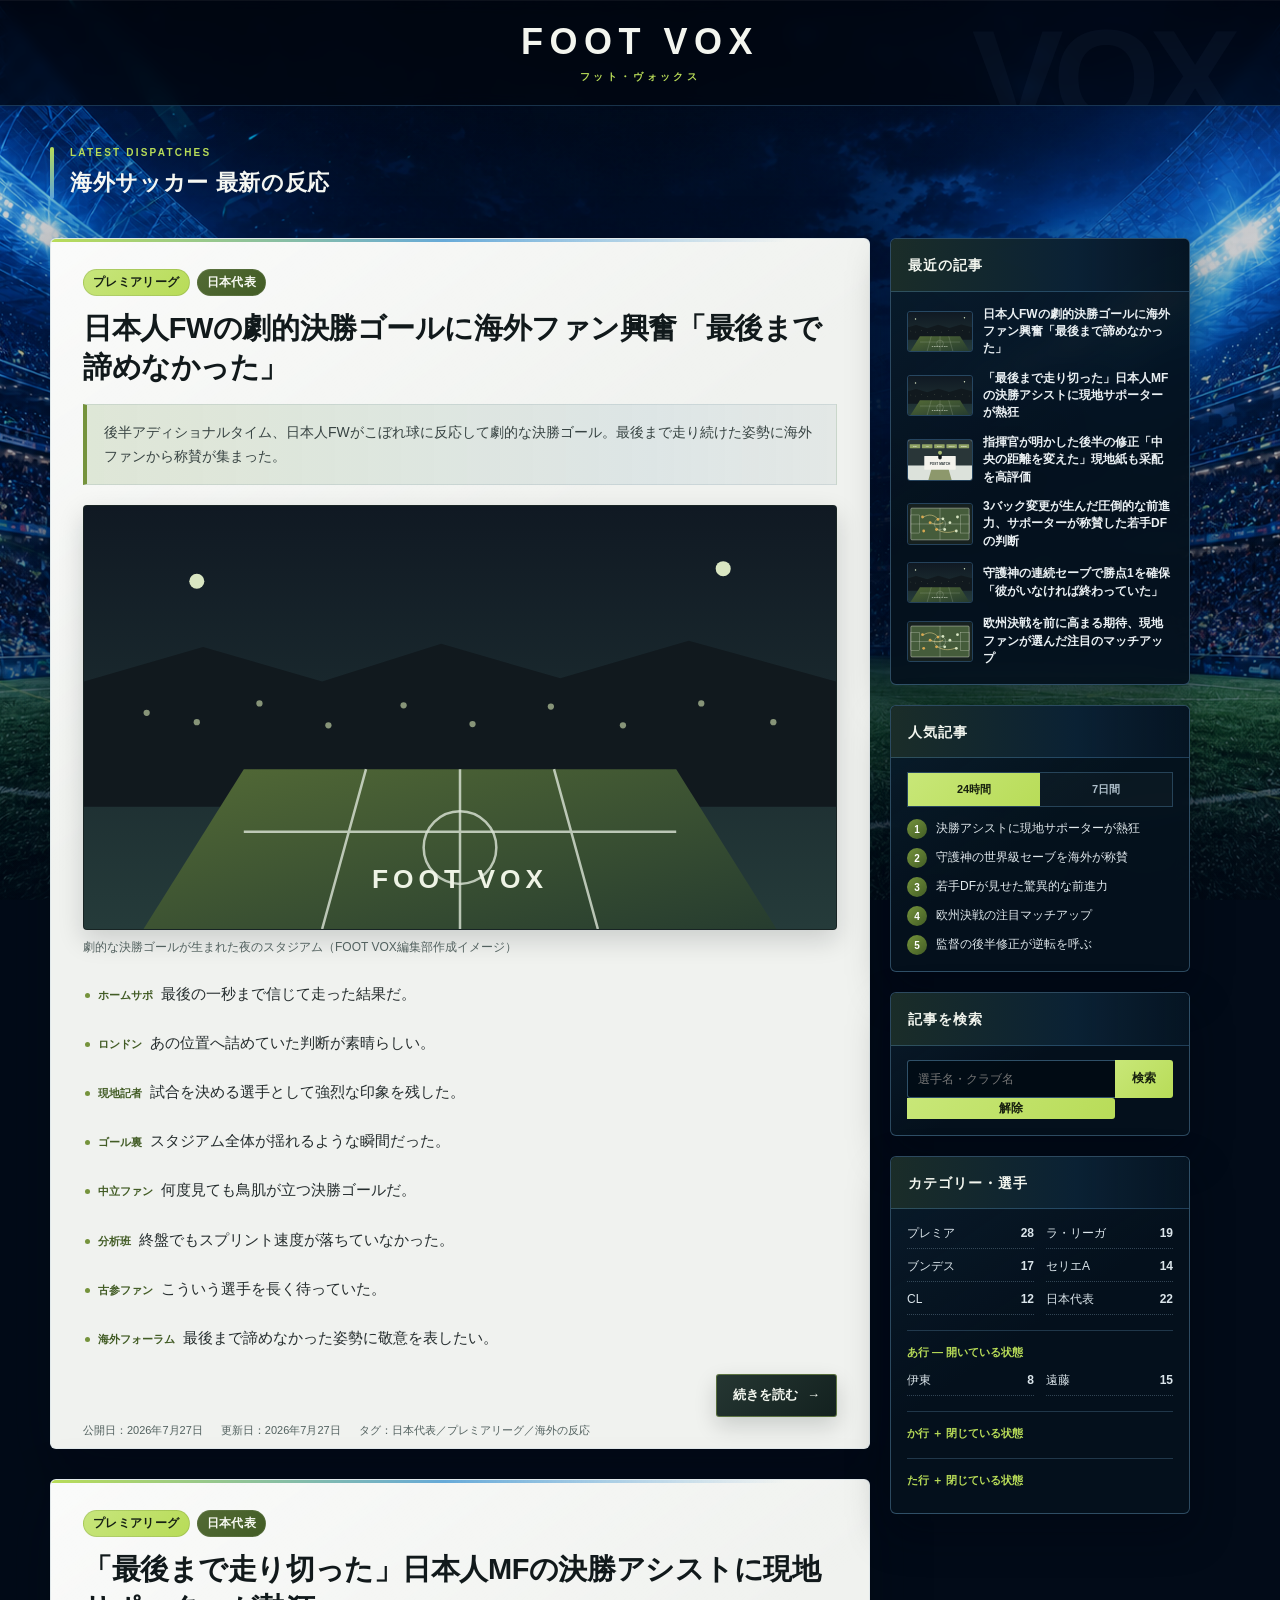
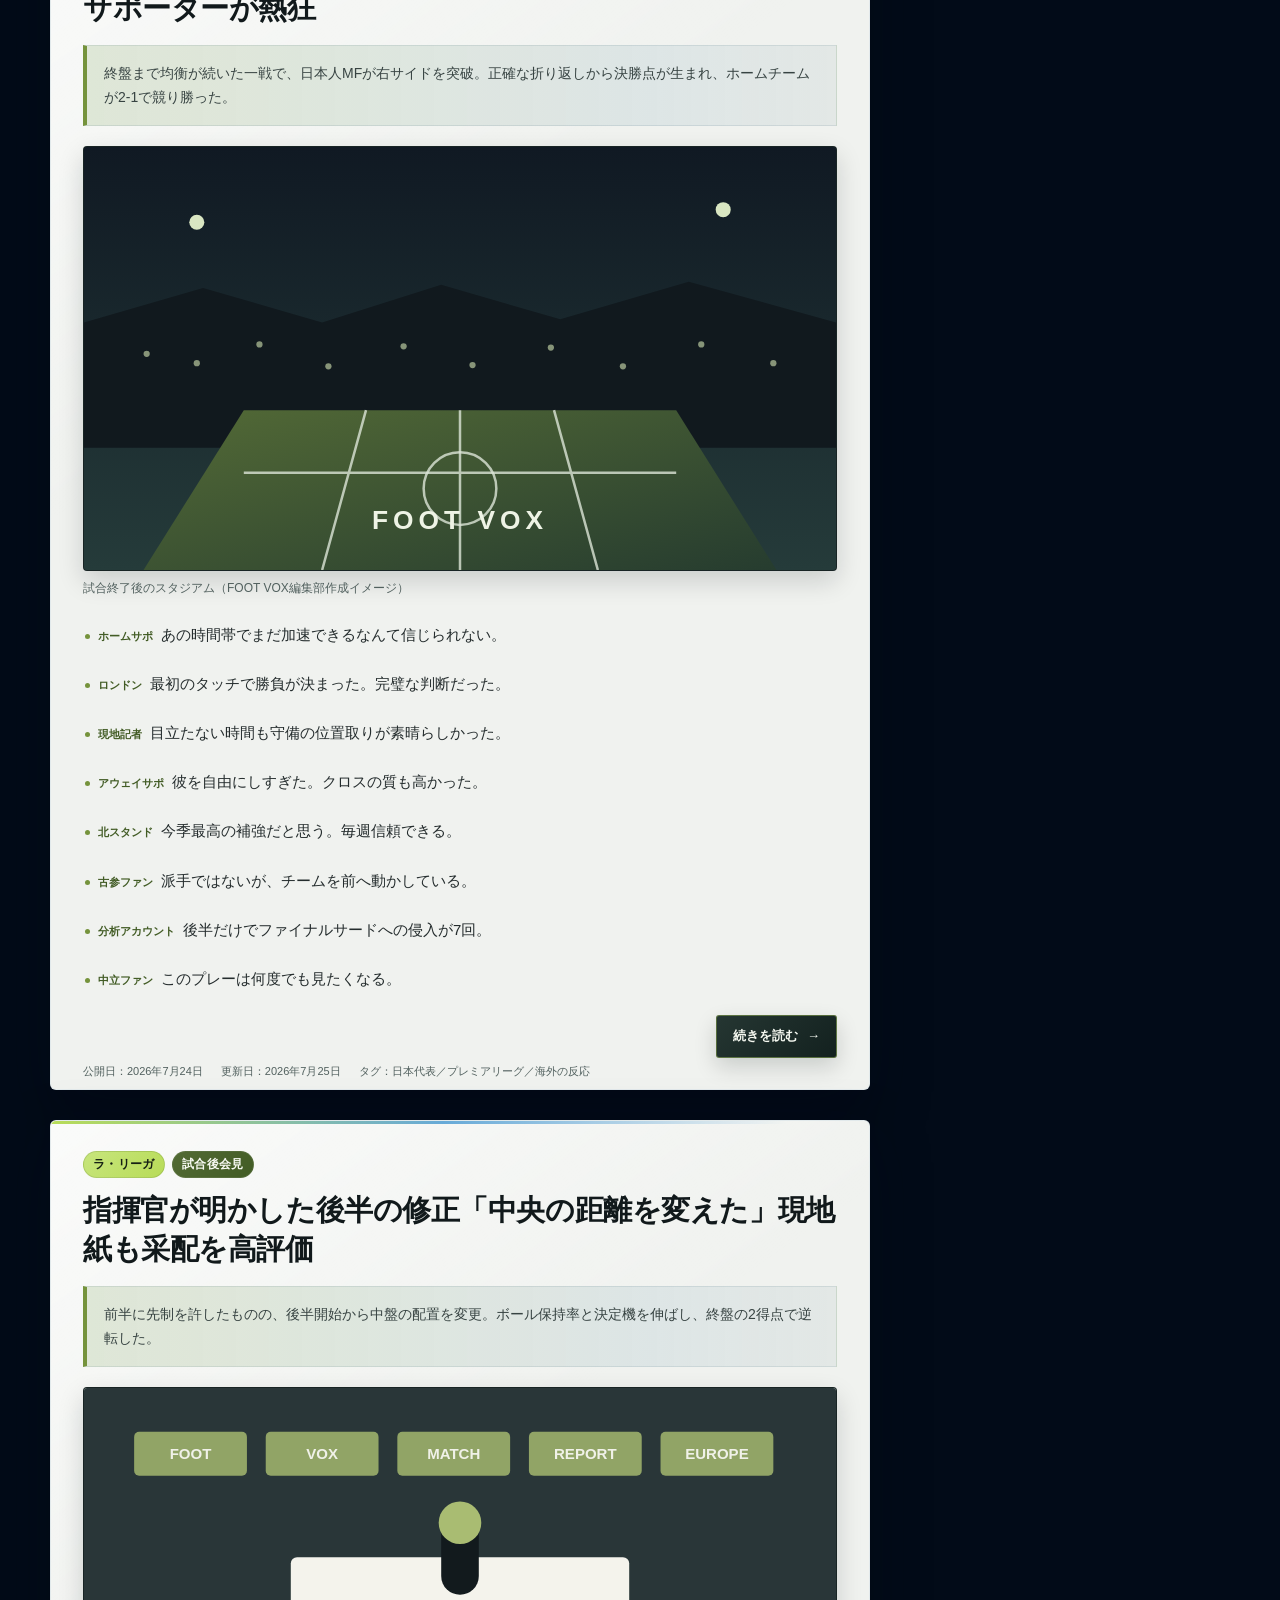
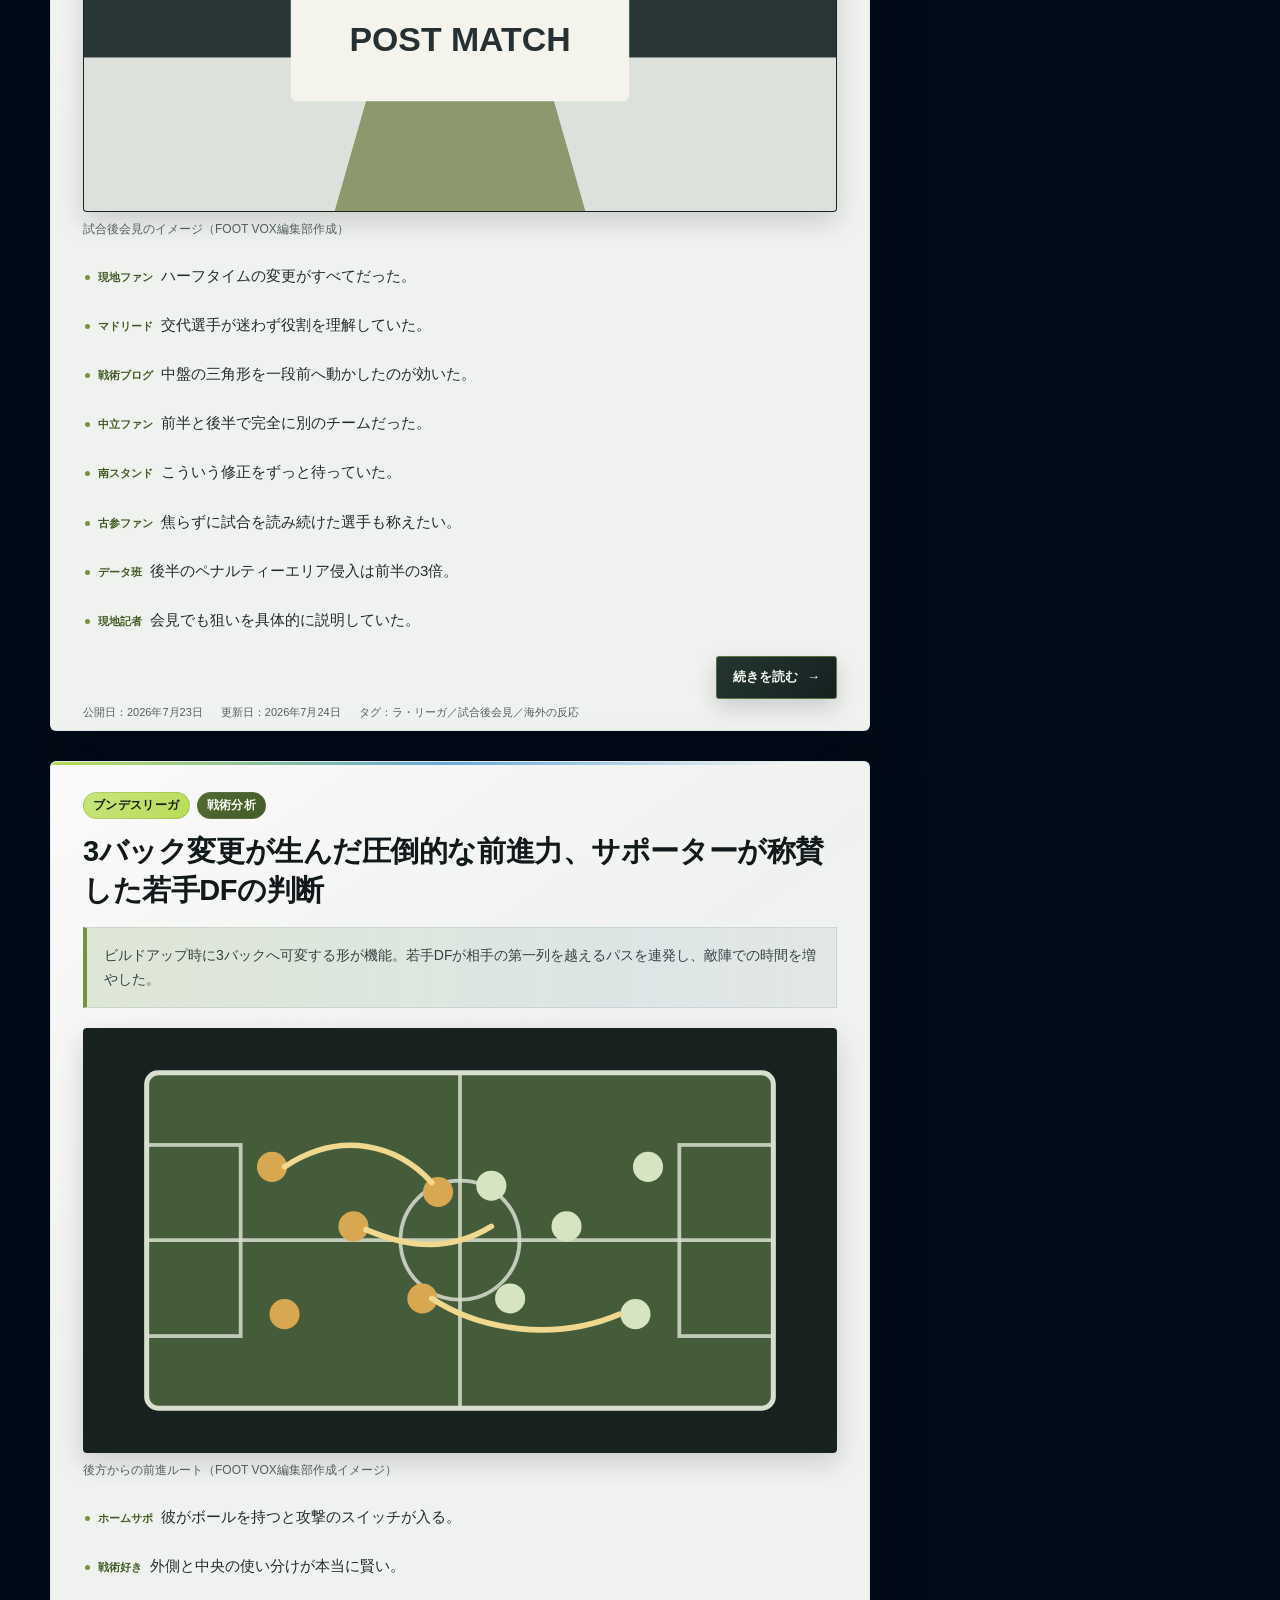
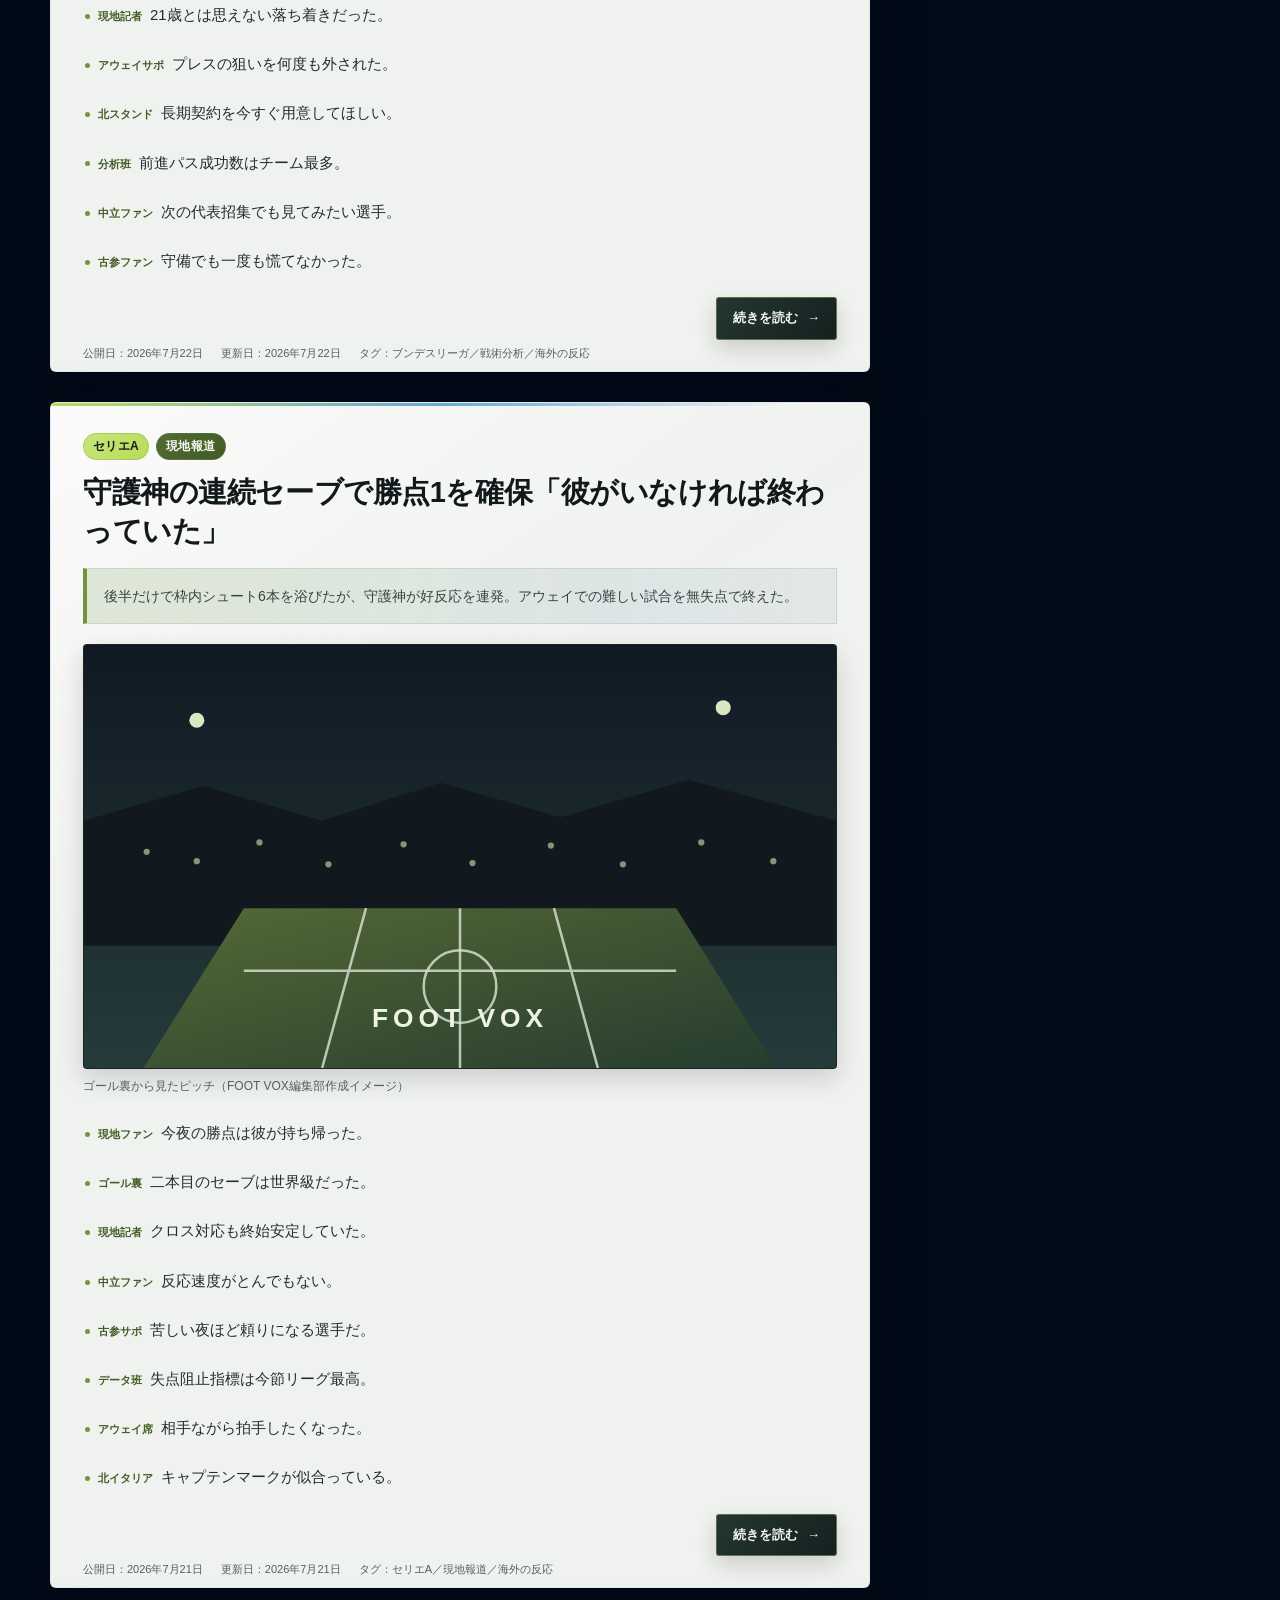
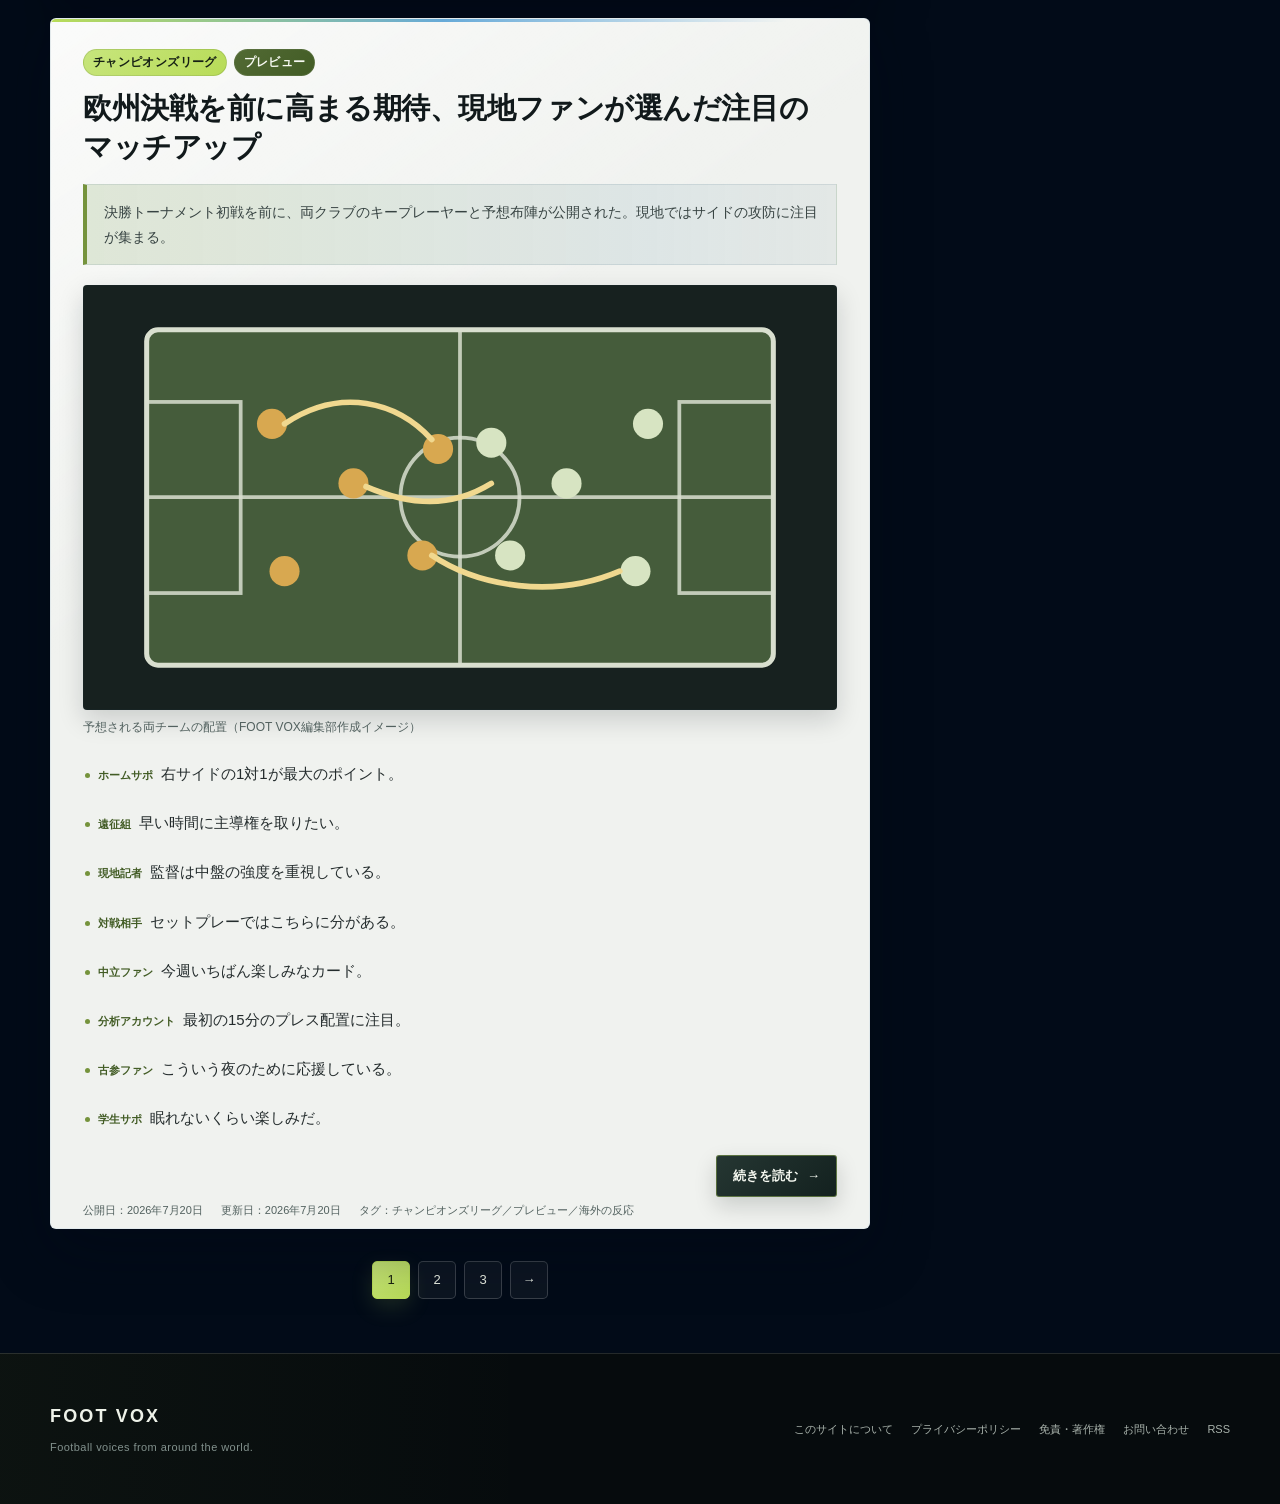
==== commit f8721358: "feat: automate article publishing workflow" ====
--- a/index.html
+++ b/index.html
@@ -4,6 +4,17 @@
   <meta charset="utf-8">
   <meta name="viewport" content="width=device-width, initial-scale=1">
   <meta name="description" content="海外サッカーのニュースと現地ファンの反応を日本語で紹介するFOOT VOX">
+  <link rel="canonical" href="https://tkd197557-arch.github.io/foot-vox/">
+  <meta property="og:type" content="website">
+  <meta property="og:site_name" content="FOOT VOX">
+  <meta property="og:title" content="FOOT VOX｜サッカー海外の反応">
+  <meta property="og:description" content="海外サッカーのニュースと現地ファンの反応を日本語で紹介するFOOT VOX">
+  <meta property="og:image" content="https://tkd197557-arch.github.io/foot-vox/assets/foot-vox-stadium-background.png">
+  <meta property="og:url" content="https://tkd197557-arch.github.io/foot-vox/">
+  <meta name="twitter:card" content="summary_large_image">
+  <meta name="twitter:title" content="FOOT VOX｜サッカー海外の反応">
+  <meta name="twitter:description" content="海外サッカーのニュースと現地ファンの反応を日本語で紹介するFOOT VOX">
+  <meta name="twitter:image" content="https://tkd197557-arch.github.io/foot-vox/assets/foot-vox-stadium-background.png">
   <title>FOOT VOX｜サッカー海外の反応</title>
   <link rel="icon" href="data:,">
   <link rel="stylesheet" href="styles.css">
@@ -27,168 +38,23 @@
       <h1 id="latest-heading" class="page-heading"><span>Latest dispatches</span>海外サッカー 最新の反応</h1>
 
       <!-- Repeat one complete data-article-card block for each article. Video/GIF availability is metadata only; listing cards render image media only. -->
-      <div class="feed" data-article-list data-page-size="5" data-source="data/articles.json" data-record-key="articleId">
-        <article class="article-card" data-article-card data-article-id="japan-midfielder-final-assist" data-article-title="「最後まで走り切った」日本人MFの決勝アシストに現地サポーターが熱狂" data-article-category="プレミアリーグ" data-article-tags="日本代表|プレミアリーグ|海外の反応" data-published-date="2026-07-24" data-updated-date="2026-07-25" data-has-video="true" data-has-gif="true" data-listing-media="image-only" aria-labelledby="article-card-title-1">
+      <div class="feed" data-article-list data-page-size="6" data-source="data/articles.json" data-record-key="articleId">
+        <article class="article-card" data-article-card hidden>
           <div class="article-card__inner" data-article-card-content>
             <div class="eyebrow" data-card-field="taxonomy">
-              <span class="pill">プレミアリーグ</span>
-              <span class="pill pill--muted">日本代表</span>
+              <span class="pill"></span>
+              <span class="pill pill--muted"></span>
             </div>
-            <h2 id="article-card-title-1" class="article-title" data-card-field="title"><a href="article.html?id=japan-midfielder-final-assist">「最後まで走り切った」日本人MFの決勝アシストに現地サポーターが熱狂</a></h2>
-            <div class="summary-box" data-card-field="summary">
-              <p>終盤まで均衡が続いた一戦で、日本人MFが右サイドを突破。正確な折り返しから決勝点が生まれ、ホームチームが2-1で競り勝った。</p>
-            </div>
+            <h2 class="article-title" data-card-field="title"><a href=""></a></h2>
+            <div class="summary-box" data-card-field="summary"><p></p></div>
             <figure class="media-block" data-card-field="image">
-              <img src="assets/stadium-night.svg" width="1200" height="675" alt="照明に照らされた夜のサッカースタジアム">
-              <figcaption>試合終了後のスタジアム（FOOT VOX編集部作成イメージ）</figcaption>
+              <img width="1200" height="675" alt="">
+              <figcaption></figcaption>
             </figure>
-            <div class="reactions" data-card-field="reactions" aria-label="海外の反応">
-              <p class="reaction"><span class="reaction__meta">ホームサポ</span>あの時間帯でまだ加速できるなんて信じられない。</p>
-              <p class="reaction"><span class="reaction__meta">ロンドン</span>最初のタッチで勝負が決まった。完璧な判断だった。</p>
-              <p class="reaction"><span class="reaction__meta">現地記者</span>目立たない時間も守備の位置取りが素晴らしかった。</p>
-              <p class="reaction"><span class="reaction__meta">アウェイサポ</span>彼を自由にしすぎた。クロスの質も高かった。</p>
-              <p class="reaction"><span class="reaction__meta">北スタンド</span>今季最高の補強だと思う。毎週信頼できる。</p>
-              <p class="reaction"><span class="reaction__meta">古参ファン</span>派手ではないが、チームを前へ動かしている。</p>
-              <p class="reaction"><span class="reaction__meta">分析アカウント</span>後半だけでファイナルサードへの侵入が7回。</p>
-              <p class="reaction"><span class="reaction__meta">中立ファン</span>このプレーは何度でも見たくなる。</p>
-            </div>
-            <div class="continue-row" data-card-field="article-link"><a class="continue-link" href="article.html?id=japan-midfielder-final-assist#reaction-9">続きを読む</a></div>
+            <div class="reactions" data-card-field="reactions" aria-label="海外の反応"></div>
+            <div class="continue-row" data-card-field="article-link"><a class="continue-link" href="">続きを読む</a></div>
             <div class="article-meta" data-card-field="meta">
-              <span>公開日：2026年7月24日</span>
-              <span>更新日：2026年7月25日</span>
-              <span>タグ：日本代表／プレミアリーグ／海外の反応</span>
-            </div>
-          </div>
-        </article>
-
-        <article class="article-card" data-article-card data-article-id="coach-halftime-adjustment" data-article-title="指揮官が明かした後半の修正「中央の距離を変えた」現地紙も采配を高評価" data-article-category="ラ・リーガ" data-article-tags="ラ・リーガ|試合後会見|海外の反応" data-published-date="2026-07-23" data-updated-date="2026-07-24" data-has-video="false" data-has-gif="false" data-listing-media="image-only" aria-labelledby="article-card-title-2">
-          <div class="article-card__inner" data-article-card-content>
-            <div class="eyebrow" data-card-field="taxonomy">
-              <span class="pill">ラ・リーガ</span>
-              <span class="pill pill--muted">試合後会見</span>
-            </div>
-            <h2 id="article-card-title-2" class="article-title" data-card-field="title"><a href="article.html?id=coach-halftime-adjustment">指揮官が明かした後半の修正「中央の距離を変えた」現地紙も采配を高評価</a></h2>
-            <div class="summary-box" data-card-field="summary">
-              <p>前半に先制を許したものの、後半開始から中盤の配置を変更。ボール保持率と決定機を伸ばし、終盤の2得点で逆転した。</p>
-            </div>
-            <figure class="media-block" data-card-field="image">
-              <img src="assets/press-room.svg" width="1200" height="675" alt="クラブエンブレムが並ぶサッカーの記者会見場">
-              <figcaption>試合後会見のイメージ（FOOT VOX編集部作成）</figcaption>
-            </figure>
-            <div class="reactions" data-card-field="reactions" aria-label="海外の反応">
-              <p class="reaction"><span class="reaction__meta">現地ファン</span>ハーフタイムの変更がすべてだった。</p>
-              <p class="reaction"><span class="reaction__meta">マドリード</span>交代選手が迷わず役割を理解していた。</p>
-              <p class="reaction"><span class="reaction__meta">戦術ブログ</span>中盤の三角形を一段前へ動かしたのが効いた。</p>
-              <p class="reaction"><span class="reaction__meta">中立ファン</span>前半と後半で完全に別のチームだった。</p>
-              <p class="reaction"><span class="reaction__meta">南スタンド</span>こういう修正をずっと待っていた。</p>
-              <p class="reaction"><span class="reaction__meta">古参ファン</span>焦らずに試合を読み続けた選手も称えたい。</p>
-              <p class="reaction"><span class="reaction__meta">データ班</span>後半のペナルティーエリア侵入は前半の3倍。</p>
-              <p class="reaction"><span class="reaction__meta">現地記者</span>会見でも狙いを具体的に説明していた。</p>
-            </div>
-            <div class="continue-row" data-card-field="article-link"><a class="continue-link" href="article.html?id=coach-halftime-adjustment#reaction-9">続きを読む</a></div>
-            <div class="article-meta" data-card-field="meta">
-              <span>公開日：2026年7月23日</span>
-              <span>更新日：2026年7月24日</span>
-              <span>タグ：ラ・リーガ／試合後会見／海外の反応</span>
-            </div>
-          </div>
-        </article>
-
-        <article class="article-card" data-article-card data-article-id="three-back-young-defender" data-article-title="3バック変更が生んだ圧倒的な前進力、サポーターが称賛した若手DFの判断" data-article-category="ブンデスリーガ" data-article-tags="ブンデスリーガ|戦術分析|海外の反応" data-published-date="2026-07-22" data-updated-date="2026-07-22" data-has-video="false" data-has-gif="false" data-listing-media="image-only" aria-labelledby="article-card-title-3">
-          <div class="article-card__inner" data-article-card-content>
-            <div class="eyebrow" data-card-field="taxonomy">
-              <span class="pill">ブンデスリーガ</span>
-              <span class="pill pill--muted">戦術分析</span>
-            </div>
-            <h2 id="article-card-title-3" class="article-title" data-card-field="title"><a href="article.html?id=three-back-young-defender">3バック変更が生んだ圧倒的な前進力、サポーターが称賛した若手DFの判断</a></h2>
-            <div class="summary-box" data-card-field="summary">
-              <p>ビルドアップ時に3バックへ可変する形が機能。若手DFが相手の第一列を越えるパスを連発し、敵陣での時間を増やした。</p>
-            </div>
-            <figure class="media-block" data-card-field="image">
-              <img src="assets/tactics-board.svg" width="1200" height="675" alt="選手配置とパス経路を示したサッカーの戦術ボード">
-              <figcaption>後方からの前進ルート（FOOT VOX編集部作成イメージ）</figcaption>
-            </figure>
-            <div class="reactions" data-card-field="reactions" aria-label="海外の反応">
-              <p class="reaction"><span class="reaction__meta">ホームサポ</span>彼がボールを持つと攻撃のスイッチが入る。</p>
-              <p class="reaction"><span class="reaction__meta">戦術好き</span>外側と中央の使い分けが本当に賢い。</p>
-              <p class="reaction"><span class="reaction__meta">現地記者</span>21歳とは思えない落ち着きだった。</p>
-              <p class="reaction"><span class="reaction__meta">アウェイサポ</span>プレスの狙いを何度も外された。</p>
-              <p class="reaction"><span class="reaction__meta">北スタンド</span>長期契約を今すぐ用意してほしい。</p>
-              <p class="reaction"><span class="reaction__meta">分析班</span>前進パス成功数はチーム最多。</p>
-              <p class="reaction"><span class="reaction__meta">中立ファン</span>次の代表招集でも見てみたい選手。</p>
-              <p class="reaction"><span class="reaction__meta">古参ファン</span>守備でも一度も慌てなかった。</p>
-            </div>
-            <div class="continue-row" data-card-field="article-link"><a class="continue-link" href="article.html?id=three-back-young-defender#reaction-9">続きを読む</a></div>
-            <div class="article-meta" data-card-field="meta">
-              <span>公開日：2026年7月22日</span>
-              <span>更新日：2026年7月22日</span>
-              <span>タグ：ブンデスリーガ／戦術分析／海外の反応</span>
-            </div>
-          </div>
-        </article>
-
-        <article class="article-card" data-article-card data-article-id="goalkeeper-clean-sheet" data-article-title="守護神の連続セーブで勝点1を確保「彼がいなければ終わっていた」" data-article-category="セリエA" data-article-tags="セリエA|現地報道|海外の反応" data-published-date="2026-07-21" data-updated-date="2026-07-21" data-has-video="false" data-has-gif="false" data-listing-media="image-only" aria-labelledby="article-card-title-4">
-          <div class="article-card__inner" data-article-card-content>
-            <div class="eyebrow" data-card-field="taxonomy">
-              <span class="pill">セリエA</span>
-              <span class="pill pill--muted">現地報道</span>
-            </div>
-            <h2 id="article-card-title-4" class="article-title" data-card-field="title"><a href="article.html?id=goalkeeper-clean-sheet">守護神の連続セーブで勝点1を確保「彼がいなければ終わっていた」</a></h2>
-            <div class="summary-box" data-card-field="summary">
-              <p>後半だけで枠内シュート6本を浴びたが、守護神が好反応を連発。アウェイでの難しい試合を無失点で終えた。</p>
-            </div>
-            <figure class="media-block" data-card-field="image">
-              <img src="assets/stadium-night.svg" width="1200" height="675" alt="ゴール裏から見た夜のサッカーピッチ">
-              <figcaption>ゴール裏から見たピッチ（FOOT VOX編集部作成イメージ）</figcaption>
-            </figure>
-            <div class="reactions" data-card-field="reactions" aria-label="海外の反応">
-              <p class="reaction"><span class="reaction__meta">現地ファン</span>今夜の勝点は彼が持ち帰った。</p>
-              <p class="reaction"><span class="reaction__meta">ゴール裏</span>二本目のセーブは世界級だった。</p>
-              <p class="reaction"><span class="reaction__meta">現地記者</span>クロス対応も終始安定していた。</p>
-              <p class="reaction"><span class="reaction__meta">中立ファン</span>反応速度がとんでもない。</p>
-              <p class="reaction"><span class="reaction__meta">古参サポ</span>苦しい夜ほど頼りになる選手だ。</p>
-              <p class="reaction"><span class="reaction__meta">データ班</span>失点阻止指標は今節リーグ最高。</p>
-              <p class="reaction"><span class="reaction__meta">アウェイ席</span>相手ながら拍手したくなった。</p>
-              <p class="reaction"><span class="reaction__meta">北イタリア</span>キャプテンマークが似合っている。</p>
-            </div>
-            <div class="continue-row" data-card-field="article-link"><a class="continue-link" href="article.html?id=goalkeeper-clean-sheet#reaction-9">続きを読む</a></div>
-            <div class="article-meta" data-card-field="meta">
-              <span>公開日：2026年7月21日</span>
-              <span>更新日：2026年7月21日</span>
-              <span>タグ：セリエA／現地報道／海外の反応</span>
-            </div>
-          </div>
-        </article>
-
-        <article class="article-card" data-article-card data-article-id="european-final-preview" data-article-title="欧州決戦を前に高まる期待、現地ファンが選んだ注目のマッチアップ" data-article-category="チャンピオンズリーグ" data-article-tags="チャンピオンズリーグ|プレビュー|海外の反応" data-published-date="2026-07-20" data-updated-date="2026-07-20" data-has-video="false" data-has-gif="false" data-listing-media="image-only" aria-labelledby="article-card-title-5">
-          <div class="article-card__inner" data-article-card-content>
-            <div class="eyebrow" data-card-field="taxonomy">
-              <span class="pill">チャンピオンズリーグ</span>
-              <span class="pill pill--muted">プレビュー</span>
-            </div>
-            <h2 id="article-card-title-5" class="article-title" data-card-field="title"><a href="article.html?id=european-final-preview">欧州決戦を前に高まる期待、現地ファンが選んだ注目のマッチアップ</a></h2>
-            <div class="summary-box" data-card-field="summary">
-              <p>決勝トーナメント初戦を前に、両クラブのキープレーヤーと予想布陣が公開された。現地ではサイドの攻防に注目が集まる。</p>
-            </div>
-            <figure class="media-block" data-card-field="image">
-              <img src="assets/tactics-board.svg" width="1200" height="675" alt="両チームの予想配置を示したサッカーの戦術ボード">
-              <figcaption>予想される両チームの配置（FOOT VOX編集部作成イメージ）</figcaption>
-            </figure>
-            <div class="reactions" data-card-field="reactions" aria-label="海外の反応">
-              <p class="reaction"><span class="reaction__meta">ホームサポ</span>右サイドの1対1が最大のポイント。</p>
-              <p class="reaction"><span class="reaction__meta">遠征組</span>早い時間に主導権を取りたい。</p>
-              <p class="reaction"><span class="reaction__meta">現地記者</span>監督は中盤の強度を重視している。</p>
-              <p class="reaction"><span class="reaction__meta">対戦相手</span>セットプレーではこちらに分がある。</p>
-              <p class="reaction"><span class="reaction__meta">中立ファン</span>今週いちばん楽しみなカード。</p>
-              <p class="reaction"><span class="reaction__meta">分析アカウント</span>最初の15分のプレス配置に注目。</p>
-              <p class="reaction"><span class="reaction__meta">古参ファン</span>こういう夜のために応援している。</p>
-              <p class="reaction"><span class="reaction__meta">学生サポ</span>眠れないくらい楽しみだ。</p>
-            </div>
-            <div class="continue-row" data-card-field="article-link"><a class="continue-link" href="article.html?id=european-final-preview#reaction-9">続きを読む</a></div>
-            <div class="article-meta" data-card-field="meta">
-              <span>公開日：2026年7月20日</span>
-              <span>更新日：2026年7月20日</span>
-              <span>タグ：チャンピオンズリーグ／プレビュー／海外の反応</span>
+              <span></span><span></span><span></span>
             </div>
           </div>
         </article>
@@ -208,13 +74,13 @@
         <h2 class="side-section__heading" data-sidebar-field="heading">最近の記事</h2>
         <div class="side-section__body" data-sidebar-field="body">
           <ol class="recent-list" data-sidebar-list="recent-articles" data-sort-key="publishedDate" data-sort-order="descending">
-            <li data-sidebar-item data-article-id="japan-midfielder-final-assist"><a href="article.html?id=japan-midfielder-final-assist" data-sidebar-link><img src="assets/stadium-night.svg" alt="" data-sidebar-field="thumbnail"><span data-sidebar-field="title">日本人MFの決勝アシストに現地サポーターが熱狂</span></a></li>
-            <li data-sidebar-item data-article-id="coach-halftime-adjustment"><a href="article.html?id=coach-halftime-adjustment" data-sidebar-link><img src="assets/press-room.svg" alt="" data-sidebar-field="thumbnail"><span data-sidebar-field="title">指揮官が明かした後半の修正を現地紙が評価</span></a></li>
-            <li data-sidebar-item data-article-id="three-back-young-defender"><a href="article.html?id=three-back-young-defender" data-sidebar-link><img src="assets/tactics-board.svg" alt="" data-sidebar-field="thumbnail"><span data-sidebar-field="title">3バック変更で際立った若手DFの判断</span></a></li>
-            <li data-sidebar-item data-article-id="goalkeeper-clean-sheet"><a href="article.html?id=goalkeeper-clean-sheet" data-sidebar-link><img src="assets/stadium-night.svg" alt="" data-sidebar-field="thumbnail"><span data-sidebar-field="title">守護神の連続セーブで勝点1を確保</span></a></li>
-            <li data-sidebar-item data-article-id="european-final-preview"><a href="article.html?id=european-final-preview" data-sidebar-link><img src="assets/tactics-board.svg" alt="" data-sidebar-field="thumbnail"><span data-sidebar-field="title">欧州決戦で注目されるサイドの攻防</span></a></li>
-            <li data-sidebar-item data-article-id="captain-trusts-young-player"><a href="article.html" data-sidebar-link><img src="assets/press-room.svg" alt="" data-sidebar-field="thumbnail"><span data-sidebar-field="title">主将が語った若手選手への信頼</span></a></li>
-            <li data-sidebar-item data-article-id="derby-stadium-report"><a href="article.html" data-sidebar-link><img src="assets/stadium-night.svg" alt="" data-sidebar-field="thumbnail"><span data-sidebar-field="title">ダービー前日の現地スタジアムから</span></a></li>
+            <li data-sidebar-item><a href="" data-sidebar-link><img alt="" data-sidebar-field="thumbnail"><span data-sidebar-field="title"></span></a></li>
+            <li data-sidebar-item><a href="" data-sidebar-link><img alt="" data-sidebar-field="thumbnail"><span data-sidebar-field="title"></span></a></li>
+            <li data-sidebar-item><a href="" data-sidebar-link><img alt="" data-sidebar-field="thumbnail"><span data-sidebar-field="title"></span></a></li>
+            <li data-sidebar-item><a href="" data-sidebar-link><img alt="" data-sidebar-field="thumbnail"><span data-sidebar-field="title"></span></a></li>
+            <li data-sidebar-item><a href="" data-sidebar-link><img alt="" data-sidebar-field="thumbnail"><span data-sidebar-field="title"></span></a></li>
+            <li data-sidebar-item><a href="" data-sidebar-link><img alt="" data-sidebar-field="thumbnail"><span data-sidebar-field="title"></span></a></li>
+            <li data-sidebar-item><a href="" data-sidebar-link><img alt="" data-sidebar-field="thumbnail"><span data-sidebar-field="title"></span></a></li>
           </ol>
         </div>
       </section>
@@ -227,11 +93,11 @@
             <span class="tab" data-ranking-period="7-days" data-selected="false">7日間</span>
           </div>
           <ol class="popular-list" data-sidebar-list="popular-articles" data-ranking-period="24-hours">
-            <li data-sidebar-item data-article-id="japan-midfielder-final-assist" data-rank="1"><a href="article.html?id=japan-midfielder-final-assist" data-sidebar-link style="color: inherit; text-decoration: none;">決勝アシストに現地サポーターが熱狂</a></li>
-            <li data-sidebar-item data-article-id="goalkeeper-clean-sheet" data-rank="2"><a href="article.html?id=goalkeeper-clean-sheet" data-sidebar-link style="color: inherit; text-decoration: none;">守護神の世界級セーブを海外が称賛</a></li>
-            <li data-sidebar-item data-article-id="three-back-young-defender" data-rank="3"><a href="article.html?id=three-back-young-defender" data-sidebar-link style="color: inherit; text-decoration: none;">若手DFが見せた驚異的な前進力</a></li>
-            <li data-sidebar-item data-article-id="european-final-preview" data-rank="4"><a href="article.html?id=european-final-preview" data-sidebar-link style="color: inherit; text-decoration: none;">欧州決戦の注目マッチアップ</a></li>
-            <li data-sidebar-item data-article-id="coach-halftime-adjustment" data-rank="5"><a href="article.html?id=coach-halftime-adjustment" data-sidebar-link style="color: inherit; text-decoration: none;">監督の後半修正が逆転を呼ぶ</a></li>
+            <li data-sidebar-item><a href="" data-sidebar-link style="color: inherit; text-decoration: none;"></a></li>
+            <li data-sidebar-item><a href="" data-sidebar-link style="color: inherit; text-decoration: none;"></a></li>
+            <li data-sidebar-item><a href="" data-sidebar-link style="color: inherit; text-decoration: none;"></a></li>
+            <li data-sidebar-item><a href="" data-sidebar-link style="color: inherit; text-decoration: none;"></a></li>
+            <li data-sidebar-item><a href="" data-sidebar-link style="color: inherit; text-decoration: none;"></a></li>
           </ol>
         </div>
       </section>
@@ -251,25 +117,26 @@
         <h2 class="side-section__heading" data-sidebar-field="heading">カテゴリー・選手</h2>
         <div class="side-section__body" data-sidebar-field="body">
           <ul class="category-list" data-taxonomy-list="categories">
-            <li data-taxonomy-item data-taxonomy-type="category" data-taxonomy-id="premier-league"><span data-taxonomy-field="label">プレミア</span><b data-taxonomy-field="count">28</b></li>
-            <li data-taxonomy-item data-taxonomy-type="category" data-taxonomy-id="la-liga"><span data-taxonomy-field="label">ラ・リーガ</span><b data-taxonomy-field="count">19</b></li>
-            <li data-taxonomy-item data-taxonomy-type="category" data-taxonomy-id="bundesliga"><span data-taxonomy-field="label">ブンデス</span><b data-taxonomy-field="count">17</b></li>
-            <li data-taxonomy-item data-taxonomy-type="category" data-taxonomy-id="serie-a"><span data-taxonomy-field="label">セリエA</span><b data-taxonomy-field="count">14</b></li>
-            <li data-taxonomy-item data-taxonomy-type="category" data-taxonomy-id="champions-league"><span data-taxonomy-field="label">CL</span><b data-taxonomy-field="count">12</b></li>
-            <li data-taxonomy-item data-taxonomy-type="category" data-taxonomy-id="japan-national-team"><span data-taxonomy-field="label">日本代表</span><b data-taxonomy-field="count">22</b></li>
+            <li data-taxonomy-item data-taxonomy-type="category"><span data-taxonomy-field="label"></span><b data-taxonomy-field="count"></b></li>
+            <li data-taxonomy-item data-taxonomy-type="category"><span data-taxonomy-field="label"></span><b data-taxonomy-field="count"></b></li>
+            <li data-taxonomy-item data-taxonomy-type="category"><span data-taxonomy-field="label"></span><b data-taxonomy-field="count"></b></li>
+            <li data-taxonomy-item data-taxonomy-type="category"><span data-taxonomy-field="label"></span><b data-taxonomy-field="count"></b></li>
+            <li data-taxonomy-item data-taxonomy-type="category"><span data-taxonomy-field="label"></span><b data-taxonomy-field="count"></b></li>
+            <li data-taxonomy-item data-taxonomy-type="category"><span data-taxonomy-field="label"></span><b data-taxonomy-field="count"></b></li>
           </ul>
-          <div class="kana-group" data-kana-group="a" data-expanded="true">
-            <div class="kana-group__label" data-sidebar-field="group-label">あ行 — 開いている状態</div>
+          <div class="kana-group" data-kana-group data-expanded="false">
+            <div class="kana-group__label" data-sidebar-field="group-label"></div>
             <ul class="category-list" data-taxonomy-list="players">
-              <li data-taxonomy-item data-taxonomy-type="player" data-taxonomy-id="ito"><span data-taxonomy-field="label">伊東</span><b data-taxonomy-field="count">8</b></li>
-              <li data-taxonomy-item data-taxonomy-type="player" data-taxonomy-id="endo"><span data-taxonomy-field="label">遠藤</span><b data-taxonomy-field="count">15</b></li>
+              <li data-taxonomy-item data-taxonomy-type="player"><span data-taxonomy-field="label"></span><b data-taxonomy-field="count"></b></li>
+              <li data-taxonomy-item data-taxonomy-type="player"><span data-taxonomy-field="label"></span><b data-taxonomy-field="count"></b></li>
             </ul>
           </div>
-          <div class="kana-group" data-kana-group="ka" data-expanded="false">
-            <div class="kana-group__label" data-sidebar-field="group-label">か行 ＋ 閉じている状態</div>
+          <div class="kana-group" data-kana-group data-expanded="false">
+            <div class="kana-group__label" data-sidebar-field="group-label"></div>
           </div>
-          <div class="kana-group" data-kana-group="ta" data-expanded="false">
-            <div class="kana-group__label" data-sidebar-field="group-label">た行 ＋ 閉じている状態</div>
+          <div class="kana-group" data-kana-group data-expanded="false">
+            <div class="kana-group__label" data-sidebar-field="group-label"></div>
+          </div>
           </div>
         </div>
       </section>
@@ -315,9 +182,48 @@
           document.querySelector(`[data-sidebar-section="${key}"]`)
         ))
       );
+      const MAX_HOME_ARTICLES = 6;
+      const MAX_RECENT_ARTICLES = 7;
       const formatJapaneseDate = (date) => {
         const [year, month, day] = String(date).split("-").map(Number);
         return year && month && day ? `${year}年${month}月${day}日` : String(date);
+      };
+      const dateValue = (date) => {
+        const value = Date.parse(`${String(date || "")}T00:00:00Z`);
+        return Number.isFinite(value) ? value : 0;
+      };
+      const compareArticlesByUpdatedDate = (left, right) => (
+        dateValue(right.updatedDate) - dateValue(left.updatedDate)
+        || String(left.articleId || "").localeCompare(String(right.articleId || ""))
+      );
+      const getSearchableArticles = (articles) => Object.freeze(
+        articles
+          .filter((article) => article.listOnHome !== false)
+          .sort(compareArticlesByUpdatedDate)
+      );
+      const getLatestArticles = (articles) => Object.freeze(
+        [...articles].slice(0, MAX_HOME_ARTICLES)
+      );
+      const createSidebarData = (sidebarConfig, articles) => {
+        if (!sidebarConfig) {
+          return null;
+        }
+
+        const recentArticles = articles
+          .filter((article) => article.listOnHome !== false)
+          .sort(compareArticlesByUpdatedDate)
+          .slice(0, MAX_RECENT_ARTICLES)
+          .map((article) => Object.freeze({
+            articleId: article.articleId,
+            thumbnail: article.image?.src || "",
+            title: article.title,
+            href: `article.html?id=${encodeURIComponent(article.articleId)}`
+          }));
+
+        return Object.freeze({
+          ...sidebarConfig,
+          recentArticles: Object.freeze(recentArticles)
+        });
       };
       const findExistingCard = (articleId) => (
         cardElements.find((card) => card.dataset.articleId === articleId) || null
@@ -325,17 +231,18 @@
       const createArticleCardFromData = (article) => {
         const matchingCard = findExistingCard(article.articleId);
         const templateCard = matchingCard || cardElements[0];
-        const listing = article.listing;
+        const listingReactions = Array.isArray(article.reactions)
+          ? article.reactions.slice(0, 8)
+          : [];
 
         if (
           !templateCard
-          || !listing
-          || !listing.summary
-          || !listing.image?.src
-          || !listing.image?.alt
-          || !listing.image?.caption
-          || !Array.isArray(listing.reactions)
-          || listing.reactions.length !== 8
+          || !article.description
+          || !article.image?.src
+          || !article.image?.alt
+          || !article.image?.caption
+          || listingReactions.length !== 8
+          || listingReactions.some((reaction) => !reaction.name || !reaction.text)
         ) {
           return null;
         }
@@ -347,7 +254,7 @@
         const summaryText = generatedCard.querySelector('[data-card-field="summary"] p');
         const listingImage = generatedCard.querySelector('[data-card-field="image"] img');
         const listingCaption = generatedCard.querySelector('[data-card-field="image"] figcaption');
-        const reactionElements = [...generatedCard.querySelectorAll('[data-card-field="reactions"] .reaction')];
+        const reactionContainer = generatedCard.querySelector('[data-card-field="reactions"]');
         const metaFields = generatedCard.querySelectorAll('[data-card-field="meta"] span');
         const continueLink = generatedCard.querySelector(".continue-link");
         const secondaryTag = article.tags.find(
@@ -385,29 +292,28 @@
           taxonomyPills[1].textContent = secondaryTag;
         }
         if (summaryText) {
-          summaryText.textContent = listing.summary;
+          summaryText.textContent = article.description;
         }
         if (listingImage) {
-          listingImage.setAttribute("src", listing.image.src);
-          listingImage.setAttribute("alt", listing.image.alt);
+          listingImage.setAttribute("src", article.image.src);
+          listingImage.setAttribute("alt", article.image.alt);
         }
         if (listingCaption) {
-          listingCaption.textContent = listing.image.caption;
-        }
-        reactionElements.forEach((reaction, index) => {
-          const reactionData = listing.reactions[index];
-          const reactionMeta = reaction.querySelector(".reaction__meta");
-          const reactionTextNode = reactionMeta?.nextSibling;
-
-          if (reactionMeta) {
+          listingCaption.textContent = article.image.caption;
+        }
+        if (reactionContainer) {
+          const reactionElements = listingReactions.map((reactionData) => {
+            const reaction = document.createElement("p");
+            const reactionMeta = document.createElement("span");
+
+            reaction.className = "reaction";
+            reactionMeta.className = "reaction__meta";
             reactionMeta.textContent = reactionData.name;
-          }
-          if (reactionTextNode?.nodeType === 3) {
-            reactionTextNode.textContent = reactionData.text;
-          } else {
-            reaction.append(document.createTextNode(reactionData.text));
-          }
-        });
+            reaction.append(reactionMeta, document.createTextNode(reactionData.text));
+            return reaction;
+          });
+          reactionContainer.replaceChildren(...reactionElements);
+        }
         if (continueLink) {
           continueLink.setAttribute("href", `${articleUrl}#reaction-9`);
         }
@@ -421,6 +327,7 @@
           metaFields[2].textContent = `タグ：${article.tags.join("／")}`;
         }
 
+        generatedCard.hidden = false;
         return generatedCard;
       };
       const normalizeSearchText = (value) => String(value ?? "").trim().toLocaleLowerCase();
@@ -437,10 +344,12 @@
       const createArticleSearchText = (article) => normalizeSearchText([
         article.articleId,
         article.title,
-        article.listing?.summary,
-        ...collectSearchStrings(article.listing?.reactions),
+        ...collectSearchStrings(article.reactions),
         article.category,
         ...(Array.isArray(article.tags) ? article.tags : []),
+        article.description,
+        article.image?.alt,
+        article.image?.caption,
         ...collectSearchStrings(article.contentBlocks)
       ].join("\n"));
       const findSearchMatches = (articles, query) => {
@@ -522,10 +431,9 @@
           : generatedTitle === article.title;
         const imageMatches = existingCard
           ? existingImage === generatedImage
-          : generatedImage === article.listing.image.src;
-        const commentCountMatches = existingCard
-          ? existingCommentCount === generatedCommentCount
-          : generatedCommentCount === article.listing.reactions.length;
+          : generatedImage === article.image.src;
+        const listingReactions = article.reactions.slice(0, 8);
+        const commentCountMatches = generatedCommentCount === listingReactions.length;
         const linkTargetsMatch = existingCard
           ? existingLinks.join("\n") === generatedLinks.join("\n")
           : expectedLinks.join("\n") === generatedLinks.join("\n");
@@ -534,9 +442,9 @@
             === generatedCard.querySelectorAll(selector).length
         );
         const summaryMatches = generatedCard.querySelector('[data-card-field="summary"] p')
-          ?.textContent === article.listing.summary;
+          ?.textContent === article.description;
         const commentsContentMatches = JSON.stringify(generatedReactions)
-          === JSON.stringify(article.listing.reactions);
+          === JSON.stringify(listingReactions.map(({ name, text }) => ({ name, text })));
         const taxonomyMatches = generatedCard.querySelector(
           '[data-card-field="taxonomy"] .pill'
         )?.textContent === article.category;
@@ -600,7 +508,12 @@
         const recentSection = generatedSections[0];
         const popularSection = generatedSections[1];
         const taxonomySection = generatedSections[2];
-        const recentItems = [...recentSection.querySelectorAll("[data-sidebar-item]")];
+        const recentList = recentSection.querySelector('[data-sidebar-list="recent-articles"]');
+        const recentItemTemplate = recentList?.querySelector("[data-sidebar-item]") || null;
+        const recentItems = recentItemTemplate
+          ? sidebarData.recentArticles.map(() => recentItemTemplate.cloneNode(true))
+          : [];
+        recentList?.replaceChildren(...recentItems);
         const popularItems = [...popularSection.querySelectorAll("[data-sidebar-item]")];
         const categoryItems = [...taxonomySection.querySelectorAll(
           '[data-taxonomy-item][data-taxonomy-type="category"]'
@@ -608,7 +521,9 @@
         const playerGroups = [...taxonomySection.querySelectorAll("[data-kana-group]")];
 
         if (
-          recentItems.length !== sidebarData.recentArticles.length
+          !recentList
+          || !recentItemTemplate
+          || recentItems.length !== sidebarData.recentArticles.length
           || popularItems.length !== sidebarData.popularArticles.length
           || categoryItems.length !== sidebarData.taxonomy.categories.length
           || playerGroups.length !== sidebarData.taxonomy.playerGroups.length
@@ -751,52 +666,28 @@
       };
       const replaceSidebarSectionsForTest = (sidebarData, availableArticleIds) => {
         const generatedSections = createSidebarSectionsFromData(sidebarData, availableArticleIds);
-        const comparisons = compareSidebarSections(sidebarData, availableArticleIds);
-
-        if (
-          !generatedSections
-          || comparisons.length !== sidebarSectionKeys.length
-          || comparisons.some((comparison) => !comparison.htmlMatches || !comparison.linksMatch)
-        ) {
+
+        if (!generatedSections) {
           return Object.freeze({
             replaced: false,
             rolledBack: false,
-            reason: "pre-replacement-comparison-failed",
-            sectionResults: comparisons
+            reason: "generation-failed",
+            sectionResults: Object.freeze([])
           });
         }
 
         activeSidebarReplacements = [];
         const sectionResults = generatedSections.map((generatedSection, index) => {
           const originalSection = sidebarSectionElements[index];
-          const beforeLayout = measureSidebarSection(originalSection);
 
           originalSection.replaceWith(generatedSection);
           activeSidebarReplacements.push({ originalSection, generatedSection });
-          const afterLayout = measureSidebarSection(generatedSection);
 
           return Object.freeze({
             key: sidebarSectionKeys[index],
-            htmlMatches: originalSection.outerHTML === generatedSection.outerHTML,
-            linksMatch: comparisons[index].linksMatch,
-            layoutMatches: Math.abs(beforeLayout.width - afterLayout.width) < 0.5
-              && Math.abs(beforeLayout.height - afterLayout.height) < 0.5,
-            beforeLayout,
-            afterLayout
+            rendered: true
           });
         });
-
-        if (sectionResults.some((result) => (
-          !result.htmlMatches || !result.linksMatch || !result.layoutMatches
-        ))) {
-          rollbackSidebarReplacements();
-          return Object.freeze({
-            replaced: false,
-            rolledBack: true,
-            reason: "automatic-rollback-after-mismatch",
-            sectionResults: Object.freeze(sectionResults)
-          });
-        }
 
         return Object.freeze({
           replaced: true,
@@ -867,7 +758,6 @@
           || preReplacementComparisons.some((comparison) => (
             !comparison.comparable
             || !comparison.allComparedFieldsMatch
-            || (!comparison.isNew && !comparison.htmlMatches)
           ))
         ) {
           return Object.freeze({
@@ -954,8 +844,7 @@
         }
 
         const allCardsMatch = cardResults.every(
-          (result) => (result.isNew ? result.structureMatches : result.htmlMatches)
-            && result.layoutMatches
+          (result) => result.structureMatches
             && result.commentCount === 8
             && result.continueHref === `article.html?id=${result.articleId}#reaction-9`
         );
@@ -984,6 +873,7 @@
         comparisonError: null,
         allArticles: Object.freeze([]),
         articles: Object.freeze([]),
+        latestArticles: Object.freeze([]),
         cardIds,
         cardMatches: Object.freeze([]),
         generatedCards: Object.freeze([]),
@@ -1068,7 +958,9 @@
         }
 
         const normalizedQuery = normalizeSearchText(query);
-        const matches = findSearchMatches(articleListContext.articles, normalizedQuery);
+        const matches = normalizedQuery
+          ? findSearchMatches(articleListContext.articles, normalizedQuery)
+          : [...articleListContext.latestArticles];
         const rendered = renderArticleSelection(matches);
 
         if (!rendered) {
@@ -1112,21 +1004,22 @@
           }
           return response.json();
         })
-        .then((articles) => {
+        .then((payload) => {
+          const articles = payload.articles;
           const frozenArticles = Object.freeze(
             articles.map((article) => Object.freeze({ ...article }))
           );
-          const listArticles = Object.freeze(
-            frozenArticles.filter((article) => article.listOnHome !== false)
-          );
+          const searchableArticles = getSearchableArticles([...frozenArticles]);
+          const listArticles = getLatestArticles(searchableArticles);
           const availableArticleIds = new Set(
             frozenArticles.map((article) => article.articleId).filter(Boolean)
           );
           const articleIds = new Set(listArticles.map((article) => article.articleId));
           const cardIdSet = new Set(cardIds);
-          const sidebarData = frozenArticles.find((article) => article.homeSidebar)?.homeSidebar || null;
+          const sidebarData = createSidebarData(payload.homeSidebar || null, [...frozenArticles]);
           articleListContext.allArticles = frozenArticles;
-          articleListContext.articles = listArticles;
+          articleListContext.articles = searchableArticles;
+          articleListContext.latestArticles = listArticles;
           articleListContext.sidebarData = sidebarData;
           articleListContext.cardMatches = Object.freeze(
             cardIds.map((articleId) => Object.freeze({
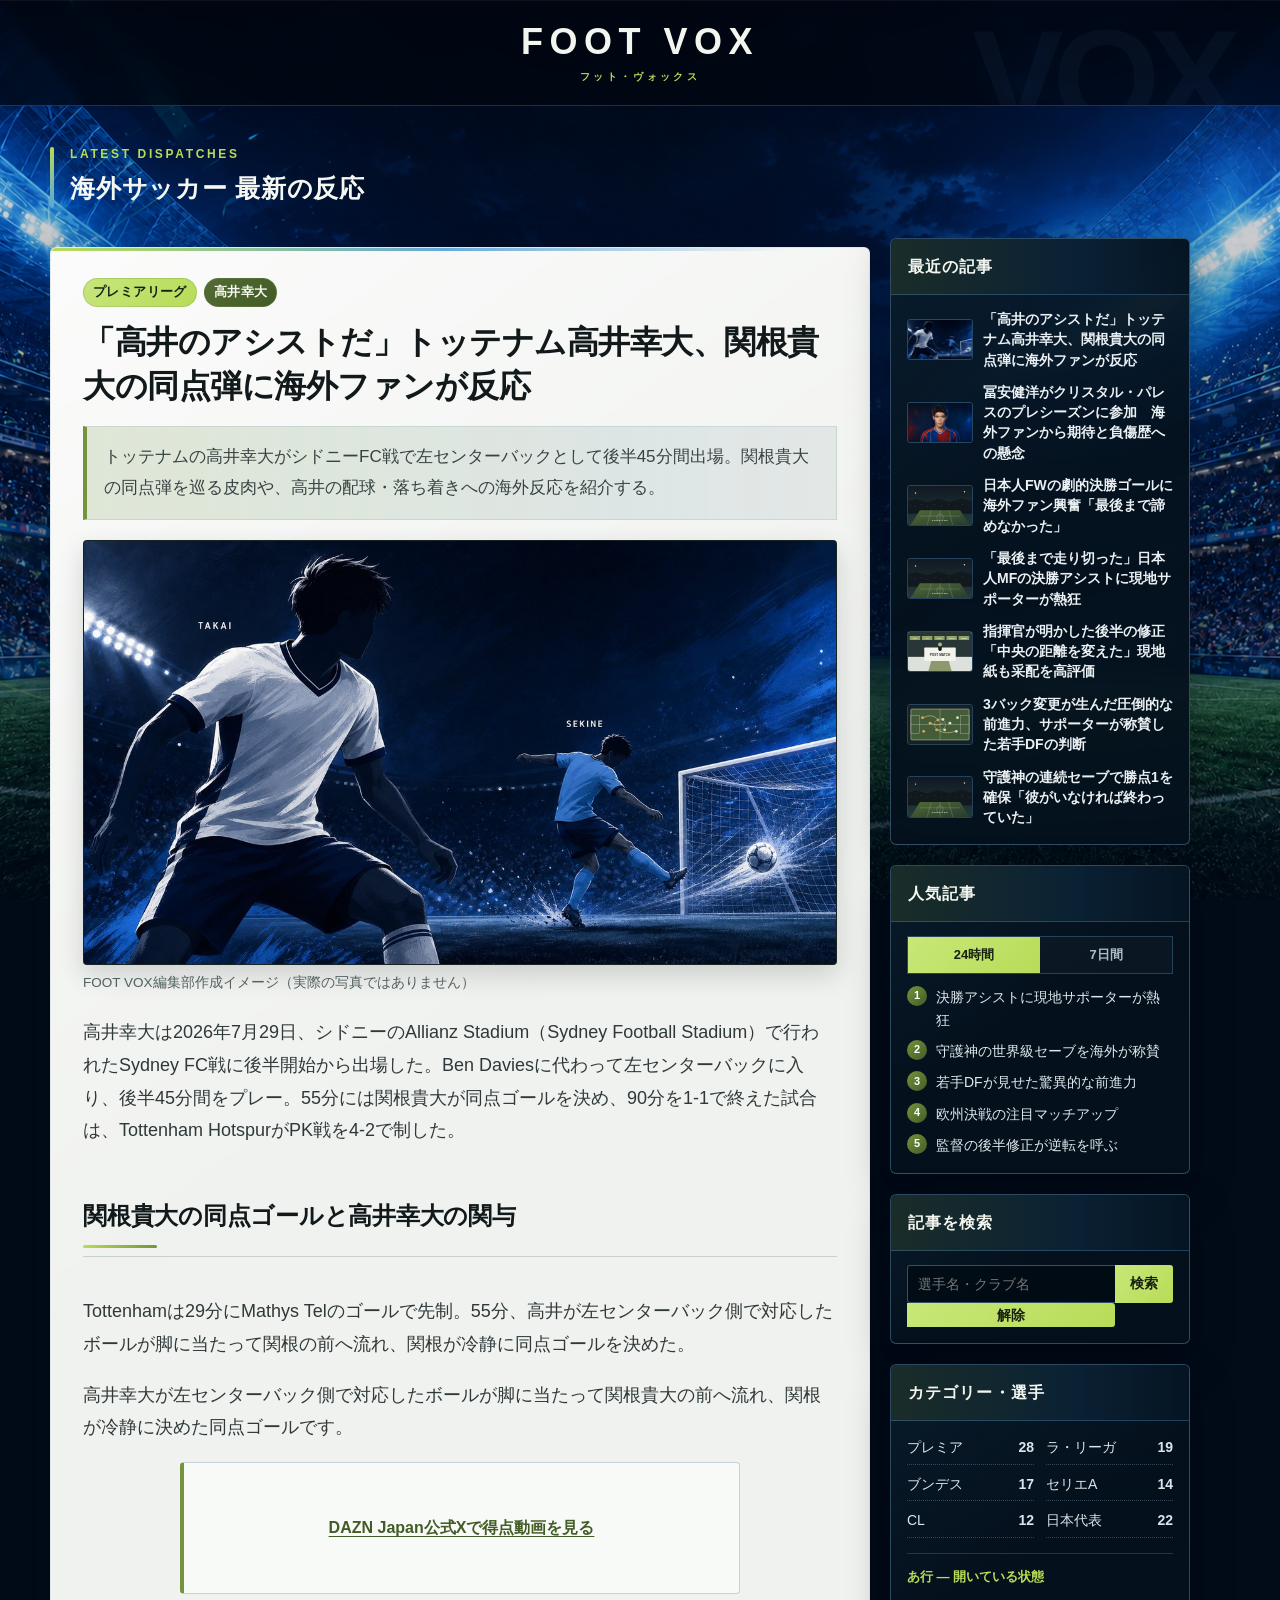
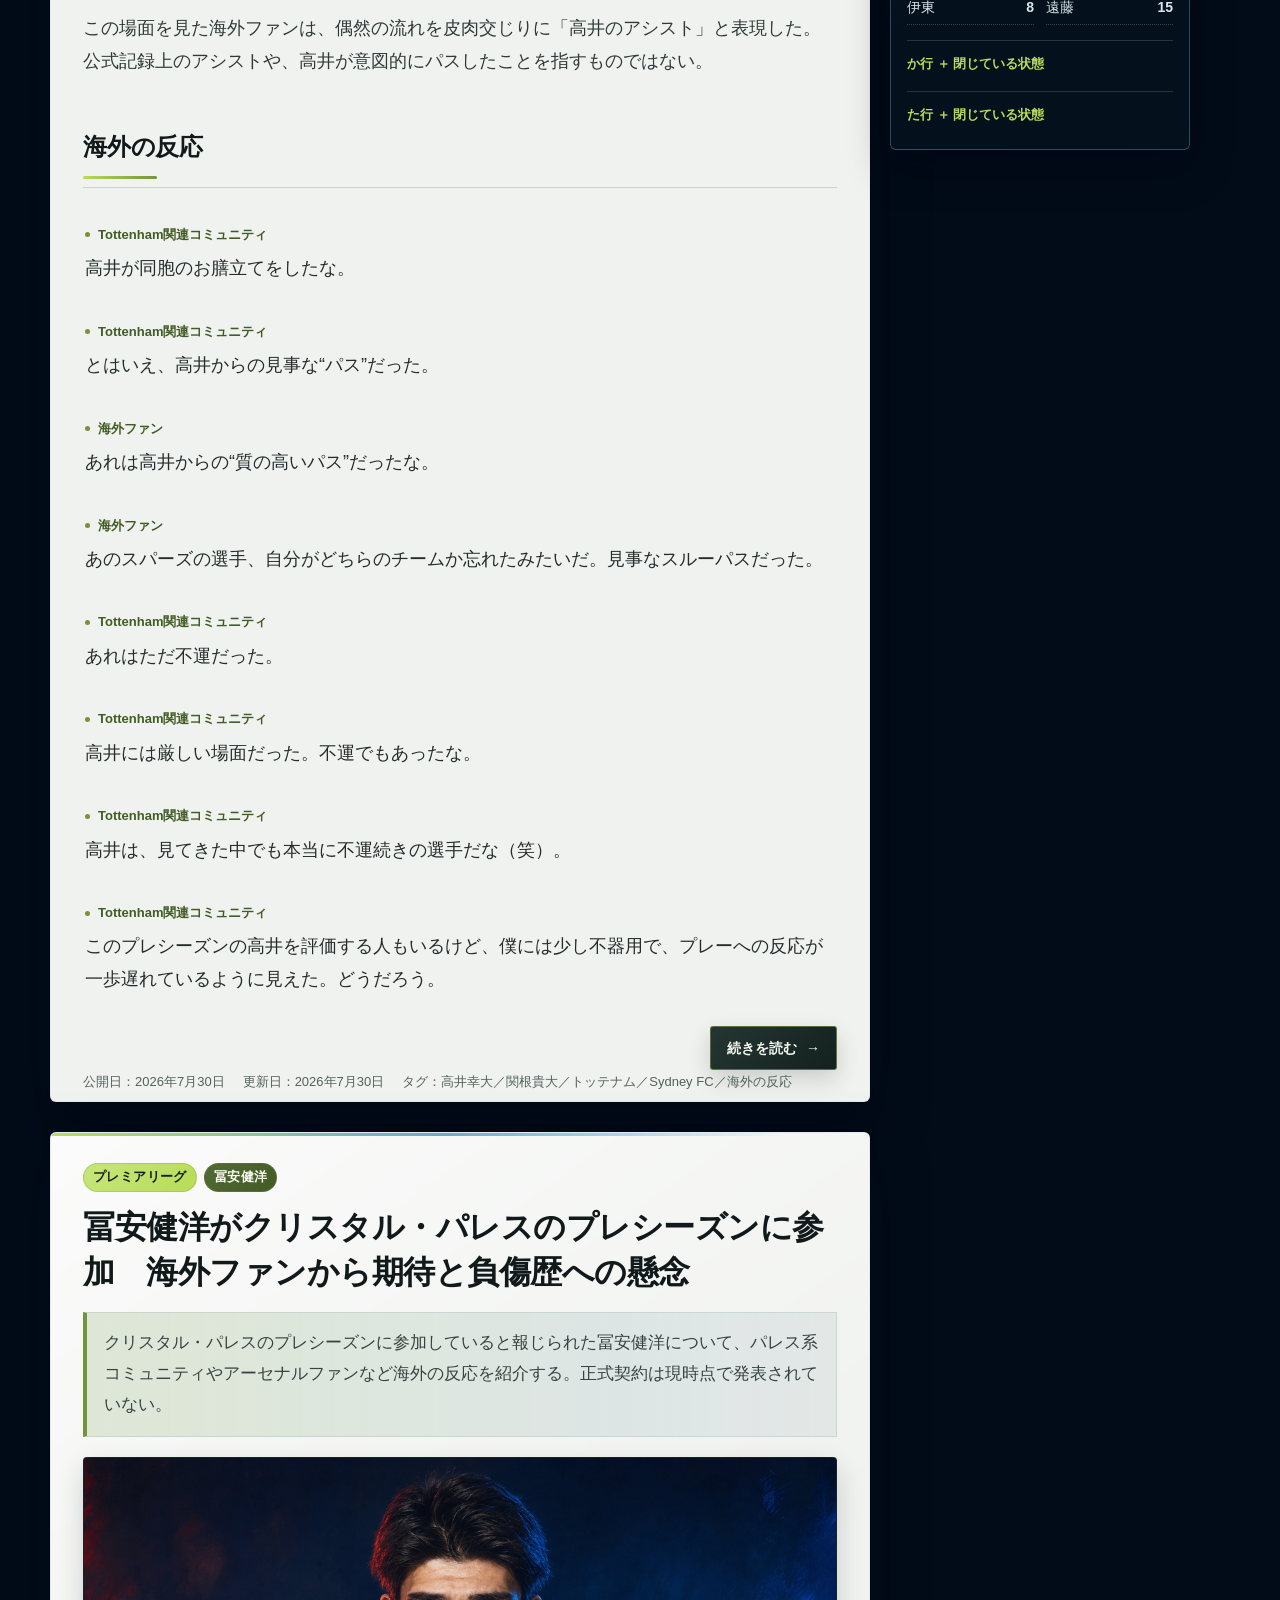
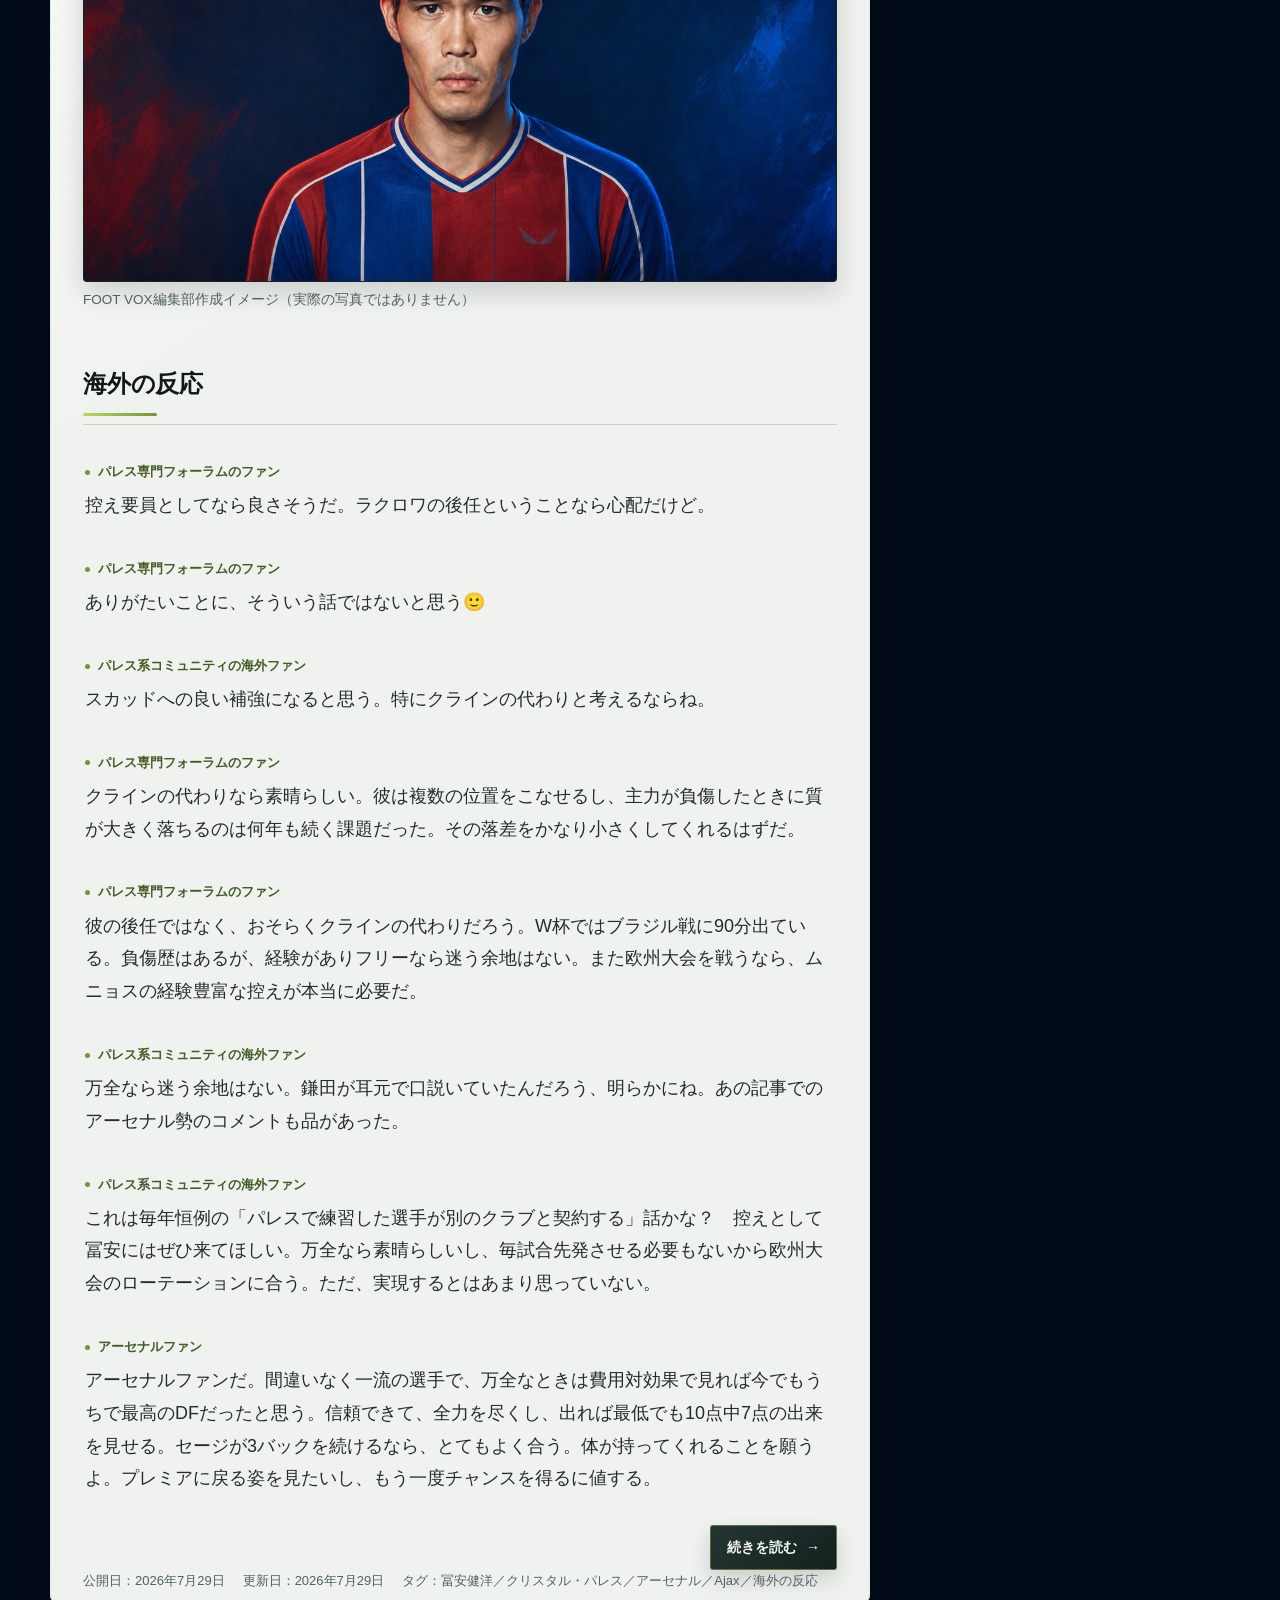
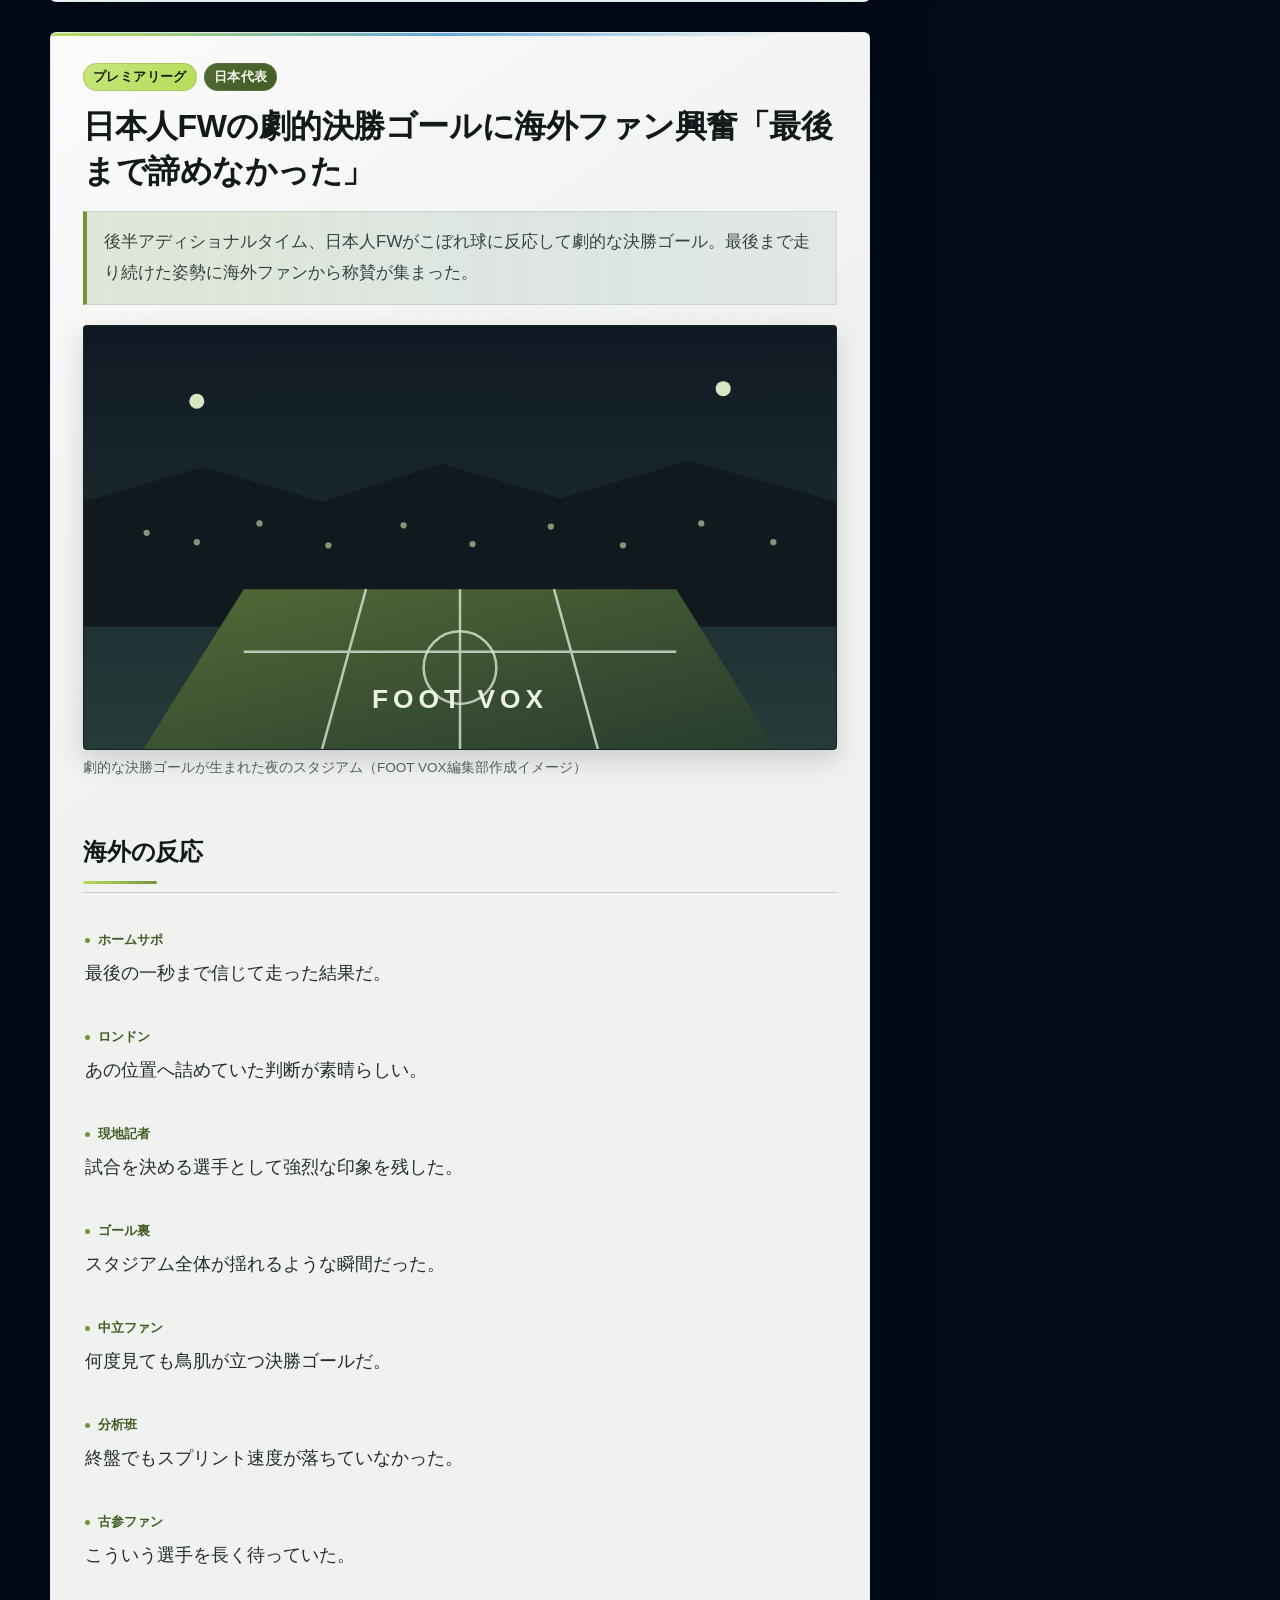
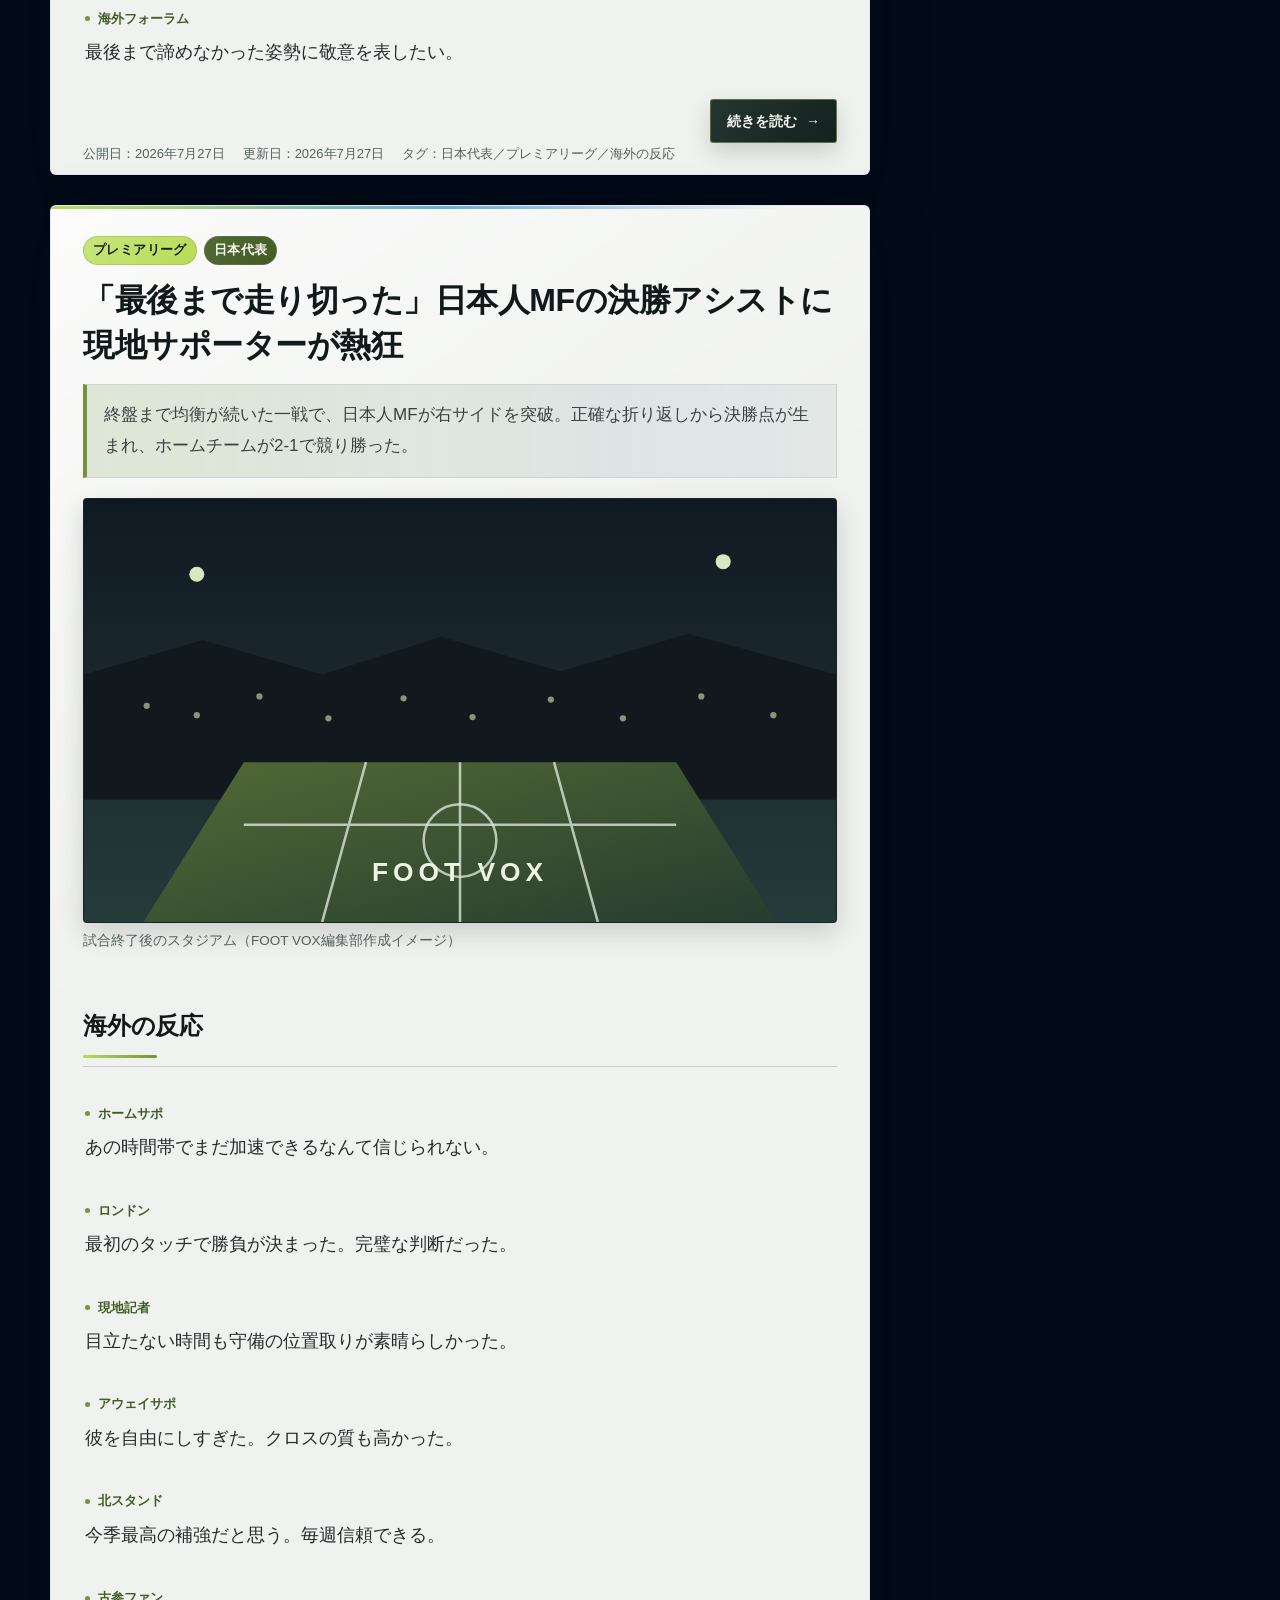
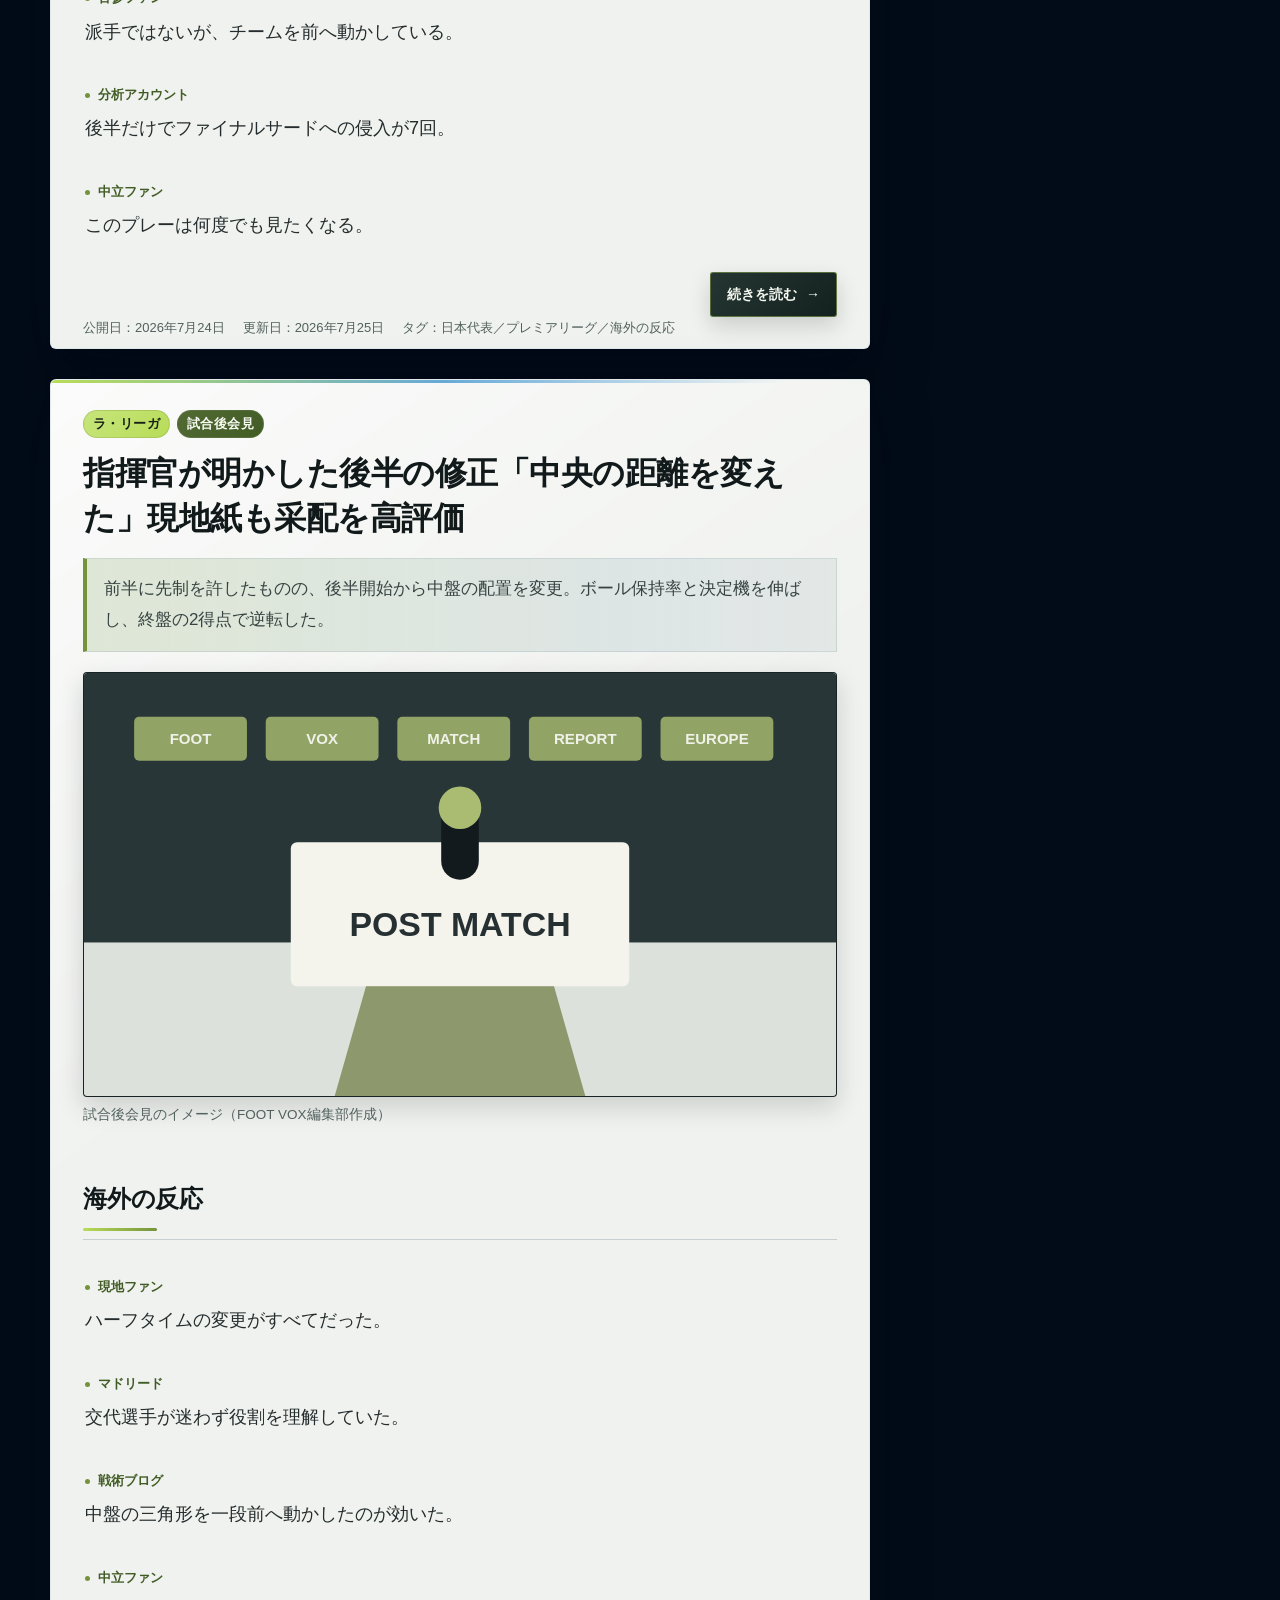
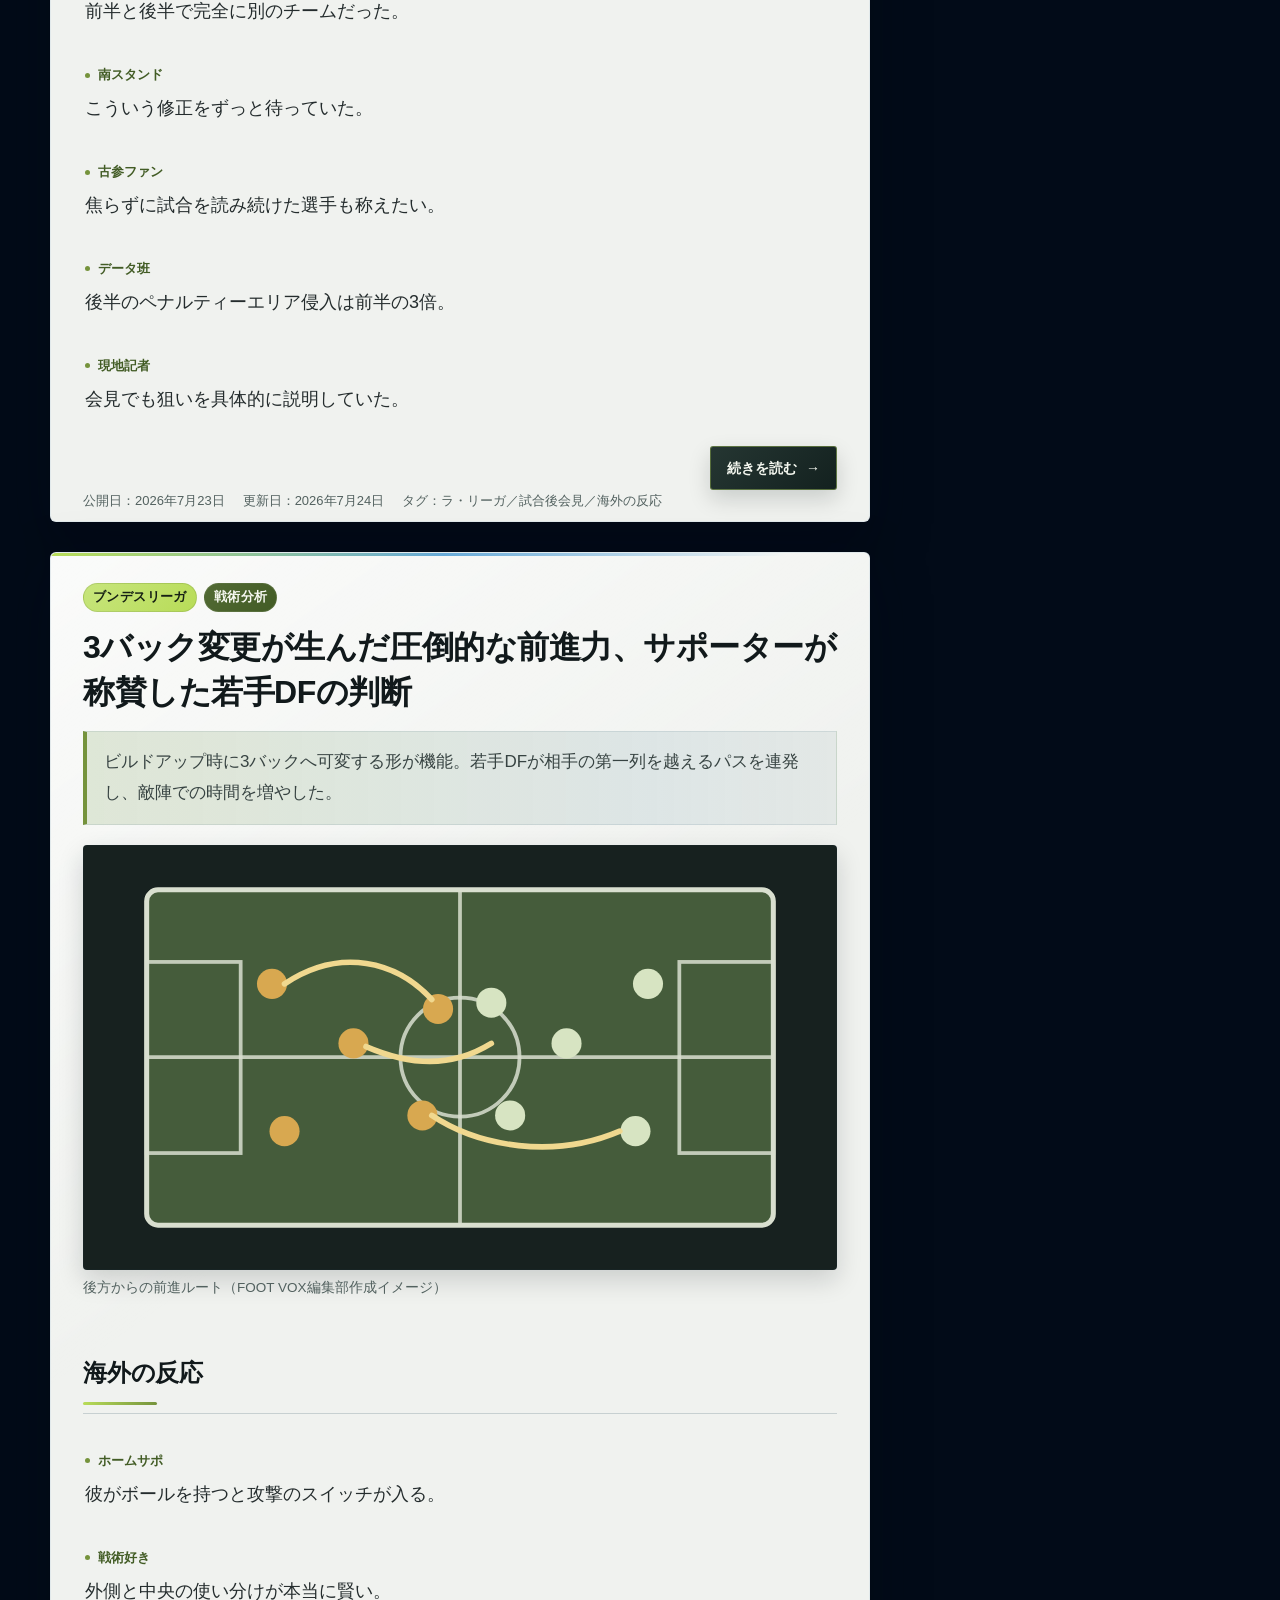
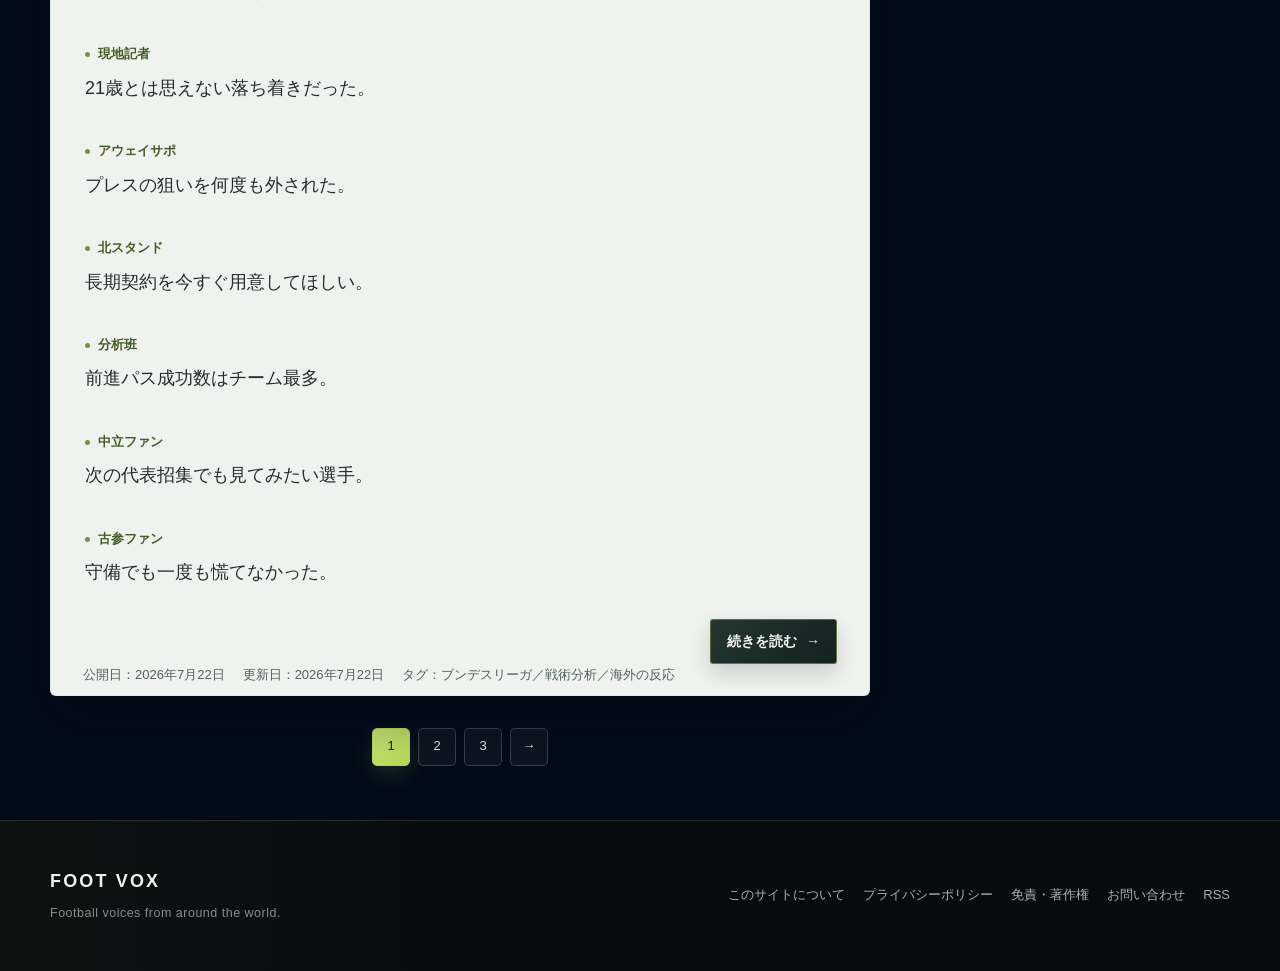
==== commit 702335d6: "Unify ordered article rendering across pages" ====
--- a/index.html
+++ b/index.html
@@ -17,7 +17,7 @@
   <meta name="twitter:image" content="https://tkd197557-arch.github.io/foot-vox/assets/foot-vox-stadium-background.png">
   <title>FOOT VOX｜サッカー海外の反応</title>
   <link rel="icon" href="data:,">
-  <link rel="stylesheet" href="styles.css">
+  <link rel="stylesheet" href="styles.css?v=20260730">
 </head>
 <body id="page-top">
   <!-- PROTOTYPE: Editorial direction selected for design refinement. -->
@@ -37,7 +37,7 @@
 
       <h1 id="latest-heading" class="page-heading"><span>Latest dispatches</span>海外サッカー 最新の反応</h1>
 
-      <!-- Repeat one complete data-article-card block for each article. Video/GIF availability is metadata only; listing cards render image media only. -->
+      <!-- Repeat one complete data-article-card block for each article. The ordered article stream stops after eight reactions. -->
       <div class="feed" data-article-list data-page-size="6" data-source="data/articles.json" data-record-key="articleId">
         <article class="article-card" data-article-card hidden>
           <div class="article-card__inner" data-article-card-content>
@@ -51,7 +51,7 @@
               <img width="1200" height="675" alt="">
               <figcaption></figcaption>
             </figure>
-            <div class="reactions" data-card-field="reactions" aria-label="海外の反応"></div>
+            <div class="article-body article-stream article-stream--listing" data-card-field="stream"></div>
             <div class="continue-row" data-card-field="article-link"><a class="continue-link" href="">続きを読む</a></div>
             <div class="article-meta" data-card-field="meta">
               <span></span><span></span><span></span>
@@ -156,8 +156,10 @@
     </div>
   </footer>
 
+  <script src="scripts/article-renderer.js?v=20260730"></script>
   <script>
     (() => {
+      const { renderArticle } = window.FootVoxArticleRenderer;
       const articleListElement = document.querySelector("[data-article-list]");
       const searchEmptyElement = articleListElement?.querySelector("[data-search-empty]") || null;
       const searchFormElement = document.querySelector("[data-article-search]");
@@ -254,7 +256,7 @@
         const summaryText = generatedCard.querySelector('[data-card-field="summary"] p');
         const listingImage = generatedCard.querySelector('[data-card-field="image"] img');
         const listingCaption = generatedCard.querySelector('[data-card-field="image"] figcaption');
-        const reactionContainer = generatedCard.querySelector('[data-card-field="reactions"]');
+        const streamContainer = generatedCard.querySelector('[data-card-field="stream"]');
         const metaFields = generatedCard.querySelectorAll('[data-card-field="meta"] span');
         const continueLink = generatedCard.querySelector(".continue-link");
         const secondaryTag = article.tags.find(
@@ -270,7 +272,11 @@
         generatedCard.setAttribute("data-updated-date", article.updatedDate);
         generatedCard.setAttribute(
           "data-has-video",
-          String(article.contentBlocks?.some((block) => block.type === "video") || false)
+          String(
+            article.contentBlocks?.some(
+              (block) => block.type === "video" || block.type === "xEmbed"
+            ) || false
+          )
         );
         generatedCard.setAttribute(
           "data-has-gif",
@@ -301,18 +307,14 @@
         if (listingCaption) {
           listingCaption.textContent = article.image.caption;
         }
-        if (reactionContainer) {
-          const reactionElements = listingReactions.map((reactionData) => {
-            const reaction = document.createElement("p");
-            const reactionMeta = document.createElement("span");
-
-            reaction.className = "reaction";
-            reactionMeta.className = "reaction__meta";
-            reactionMeta.textContent = reactionData.name;
-            reaction.append(reactionMeta, document.createTextNode(reactionData.text));
-            return reaction;
+        if (streamContainer) {
+          renderArticle(article, {
+            body: {
+              container: streamContainer,
+              maxReactions: 8,
+              includeReactionIds: false
+            }
           });
-          reactionContainer.replaceChildren(...reactionElements);
         }
         if (continueLink) {
           continueLink.setAttribute("href", `${articleUrl}#reaction-9`);
@@ -400,15 +402,17 @@
           '[data-card-field="title"]',
           '[data-card-field="summary"]',
           '[data-card-field="image"]',
-          '[data-card-field="reactions"]',
+          '[data-card-field="stream"]',
           '[data-card-field="article-link"]',
           '[data-card-field="meta"]'
         ];
         const existingLinks = existingCard
-          ? [...existingCard.querySelectorAll("a")]
+          ? [...existingCard.querySelectorAll('[data-card-field="title"] a, .continue-link')]
             .map((link) => link.getAttribute("href"))
           : [];
-        const generatedLinks = [...generatedCard.querySelectorAll("a")]
+        const generatedLinks = [...generatedCard.querySelectorAll(
+          '[data-card-field="title"] a, .continue-link'
+        )]
           .map((link) => link.getAttribute("href"));
         const existingTitle = existingCard?.querySelector('[data-card-field="title"] a')?.textContent || "";
         const generatedTitle = generatedCard.querySelector('[data-card-field="title"] a')?.textContent || "";
@@ -997,7 +1001,7 @@
         }
       };
 
-      articleListContext.ready = fetch("data/articles.json")
+      articleListContext.ready = fetch("data/articles.json?v=20260730", { cache: "no-store" })
         .then((response) => {
           if (!response.ok) {
             throw new Error(`Article list request failed: ${response.status}`);
--- a/styles.css
+++ b/styles.css
@@ -169,7 +169,7 @@
   margin: 0 0 22px;
   padding: 0 0 14px 20px;
   color: #f5f7f2;
-  font-size: 22px;
+  font-size: 25px;
   font-weight: 800;
   letter-spacing: .03em;
 }
@@ -190,7 +190,7 @@
   display: block;
   margin-bottom: 2px;
   color: var(--lime);
-  font-size: 10px;
+  font-size: 12px;
   font-weight: 800;
   letter-spacing: .22em;
   text-transform: uppercase;
@@ -246,7 +246,7 @@
   border: 1px solid rgba(67,87,42,.16);
   color: #162014;
   background: linear-gradient(135deg, #c7e57c, var(--lime));
-  font-size: 12px;
+  font-size: 13px;
   font-weight: 800;
   letter-spacing: .03em;
 }
@@ -259,9 +259,9 @@
 
 .article-title {
   margin: 0 0 17px;
-  font-size: 29px;
+  font-size: 32px;
   font-weight: 850;
-  line-height: 1.34;
+  line-height: 1.4;
   letter-spacing: -.015em;
 }
 
@@ -281,7 +281,8 @@
     linear-gradient(90deg, rgba(184,220,88,.11), rgba(95,169,218,.045) 75%, transparent),
     #e3e8e6;
   color: #374342;
-  font-size: 14px;
+  font-size: 17px;
+  line-height: 1.82;
 }
 
 .summary-box p { margin: 0; }
@@ -301,41 +302,47 @@
 .media-block figcaption {
   margin-top: 7px;
   color: var(--ink-soft);
-  font-size: 12px;
+  font-size: 13.5px;
+  line-height: 1.65;
 }
 
 .reactions {
   display: grid;
-  gap: 21px;
+  gap: 38px;
 }
 
 .reaction {
   margin: 0;
   padding: 0 2px;
   color: #242c2d;
-  font-size: 15px;
-  line-height: 1.88;
+  font-size: 18px;
+  line-height: 1.82;
 }
 
 .reaction__meta {
   position: relative;
   padding-left: 13px;
-  display: inline-block;
-  margin-right: 8px;
+  display: block;
+  margin: 0 0 8px;
   color: var(--olive-dark);
-  font-size: 11px;
+  font-size: 13px;
   font-weight: 800;
+  line-height: 1.4;
 }
 
 .reaction__meta::before {
   position: absolute;
-  top: .72em;
+  top: .52em;
   left: 0;
   width: 5px;
   height: 5px;
   content: "";
   border-radius: 50%;
   background: var(--olive);
+}
+
+.reaction__translation {
+  margin: 0;
 }
 
 .continue-row {
@@ -353,7 +360,7 @@
   border: 1px solid rgba(183,217,99,.4);
   color: #f5f8f0;
   background: linear-gradient(135deg, #253632, #13211f);
-  font-size: 13px;
+  font-size: 14px;
   font-weight: 850;
   text-decoration: none;
   box-shadow: 0 9px 22px rgba(9,18,18,.16);
@@ -393,7 +400,7 @@
   background:
     linear-gradient(90deg, rgba(184,220,88,.12), rgba(50,125,180,.12) 62%, transparent),
     rgba(6, 21, 34, .94);
-  font-size: 14px;
+  font-size: 16px;
   font-weight: 850;
   letter-spacing: .07em;
 }
@@ -423,7 +430,7 @@
   gap: 10px;
   align-items: center;
   color: #eaf0f3;
-  font-size: 12px;
+  font-size: 14px;
   font-weight: 700;
   line-height: 1.45;
   text-decoration: none;
@@ -454,7 +461,7 @@
   padding: 7px 5px;
   color: #adbec9;
   background: rgba(255,255,255,.025);
-  font-size: 11px;
+  font-size: 13px;
   font-weight: 800;
   text-align: center;
 }
@@ -476,8 +483,8 @@
   gap: 7px;
   align-items: start;
   counter-increment: popular;
-  font-size: 12px;
-  line-height: 1.5;
+  font-size: 14px;
+  line-height: 1.6;
   color: #e1e9ed;
 }
 
@@ -490,7 +497,7 @@
   border-radius: 50%;
   color: white;
   background: linear-gradient(135deg, var(--olive), var(--olive-dark));
-  font-size: 10px;
+  font-size: 11px;
   font-weight: 800;
 }
 
@@ -509,7 +516,7 @@
   color: #eef4f7;
   background: rgba(1, 10, 19, .72);
   font: inherit;
-  font-size: 12px;
+  font-size: 14px;
 }
 
 .search-form span {
@@ -519,7 +526,7 @@
   border-radius: 0 3px 3px 0;
   color: #17200f;
   background: linear-gradient(135deg, #c8e778, var(--lime));
-  font-size: 12px;
+  font-size: 14px;
   font-weight: 800;
 }
 
@@ -527,7 +534,7 @@
   display: grid;
   grid-template-columns: 1fr 1fr;
   gap: 7px 12px;
-  font-size: 12px;
+  font-size: 14px;
 }
 
 .category-list li {
@@ -548,7 +555,7 @@
 .kana-group__label {
   margin-bottom: 7px;
   color: var(--lime);
-  font-size: 11px;
+  font-size: 13px;
   font-weight: 850;
 }
 
@@ -609,7 +616,7 @@
   display: block;
   margin-top: 6px;
   color: #82918d;
-  font-size: 11px;
+  font-size: 12.5px;
   font-weight: 500;
   letter-spacing: .04em;
 }
@@ -621,7 +628,7 @@
   gap: 9px 18px;
   max-width: 600px;
   color: #a9b3ac;
-  font-size: 11px;
+  font-size: 13px;
 }
 
 .footer-links span { white-space: nowrap; }
@@ -629,7 +636,8 @@
 .breadcrumbs {
   margin-bottom: 18px;
   color: var(--ink-soft);
-  font-size: 11px;
+  font-size: 13px;
+  line-height: 1.65;
   font-weight: 650;
   letter-spacing: .03em;
 }
@@ -640,20 +648,147 @@
   display: inline-block;
   margin: -6px 0 18px;
   color: #9a5639;
-  font-size: 12px;
+  font-size: 14px;
   font-weight: 850;
 }
 
 .source-link {
   margin: -3px 0 22px;
+  font-size: 15px;
+  line-height: 1.75;
+  display: grid;
+  grid-template-columns: max-content minmax(0, 1fr);
+  align-items: start;
+  column-gap: 4px;
+}
+
+.source-list {
+  display: grid;
+  gap: 4px;
+  min-width: 0;
+}
+
+.source-list__item,
+.source-list__item a {
+  min-width: 0;
+  overflow-wrap: anywhere;
+}
+
+.article-body {
+  display: grid;
+  gap: 18px;
+  margin: 8px 0 30px;
+}
+
+.article-body[hidden] {
+  display: none;
+}
+
+.article-body--after {
+  margin-top: 36px;
+}
+
+.article-body__heading {
+  margin-bottom: 0;
+}
+
+.article-copy,
+.article-note {
+  margin: 0;
+  color: #2f3939;
+  font-size: 18px;
+  line-height: 1.82;
+}
+
+.article-note {
+  padding: 14px 16px;
+  border-left: 4px solid var(--olive);
+  background: rgba(111, 143, 58, .08);
+  font-size: 15px;
+}
+
+.article-link-card {
+  display: grid;
+  gap: 8px;
+  padding: 18px 20px;
+  border: 1px solid rgba(69, 107, 126, .28);
+  border-left: 4px solid var(--olive);
+  border-radius: 4px;
+  background: #f8faf8;
+  color: inherit;
+  text-decoration: none;
+  transition: border-color .2s ease, background-color .2s ease;
+}
+
+.article-link-card:hover,
+.article-link-card:focus-visible {
+  border-color: var(--olive);
+  background: #f2f7ed;
+}
+
+.article-link-card__title {
+  color: #172221;
+  font-size: 19px;
+  line-height: 1.5;
+}
+
+.article-link-card__description {
+  color: #42504f;
+  font-size: 15px;
+  line-height: 1.75;
+}
+
+.article-link-card__source {
+  color: var(--olive-dark);
   font-size: 13px;
+  font-weight: 800;
+}
+
+.article-x-embed {
+  width: 100%;
+  max-width: 560px;
+  min-width: 0;
+  margin: 0 auto;
+  overflow: hidden;
+}
+
+.article-x-embed .twitter-tweet {
+  width: 100% !important;
+  max-width: 560px !important;
+  min-width: 0 !important;
+  margin: 0 auto !important;
+}
+
+.article-x-embed iframe {
+  display: block;
+  width: 100% !important;
+  max-width: 100% !important;
+  margin: 0 auto !important;
+}
+
+.article-x-embed__fallback {
+  display: flex;
+  min-height: 132px;
+  padding: 20px;
+  align-items: center;
+  justify-content: center;
+  border: 1px solid rgba(69, 107, 126, .28);
+  border-left: 4px solid var(--olive);
+  border-radius: 4px;
+  color: var(--olive-dark);
+  background: #f8faf8;
+  font-size: 16px;
+  font-weight: 800;
+  line-height: 1.6;
+  text-align: center;
+  overflow-wrap: anywhere;
 }
 
 .section-title {
   margin: 30px 0 20px;
   padding-bottom: 8px;
   border-bottom: 1px solid var(--line);
-  font-size: 21px;
+  font-size: 24px;
   font-weight: 850;
   letter-spacing: -.01em;
 }
@@ -752,9 +887,9 @@
   background:
     linear-gradient(135deg, rgba(183,217,99,.08), transparent 60%),
     var(--surface-strong);
-  font-size: 12px;
+  font-size: 14px;
   font-weight: 750;
-  line-height: 1.5;
+  line-height: 1.6;
   text-decoration: none;
   transition: border-color .16s ease, transform .16s ease;
 }
@@ -779,7 +914,7 @@
   border-radius: 3px;
   color: var(--ink);
   background: rgba(255,255,255,.25);
-  font-size: 12px;
+  font-size: 14px;
   font-weight: 800;
 }
 
@@ -794,7 +929,7 @@
   flex-wrap: wrap;
   gap: 8px 18px;
   color: var(--ink-soft);
-  font-size: 11px;
+  font-size: 13px;
 }
 
 .article-card .article-meta {
@@ -808,7 +943,7 @@
   display: flex;
   justify-content: flex-end;
   margin-top: 26px;
-  font-size: 12px;
+  font-size: 14px;
 }
 
 .state-samples {
@@ -953,7 +1088,7 @@
     margin-bottom: 18px;
     padding-bottom: 12px;
     padding-left: 16px;
-    font-size: 19px;
+    font-size: 22px;
     line-height: 1.45;
     overflow-wrap: anywhere;
   }
@@ -982,8 +1117,8 @@
   }
 
   .article-title {
-    font-size: 22px;
-    line-height: 1.48;
+    font-size: 25px;
+    line-height: 1.45;
   }
 
   .article-card .reaction {
@@ -999,8 +1134,8 @@
   .summary-box {
     margin-bottom: 22px;
     padding: 13px 14px 14px;
-    font-size: 13px;
-    line-height: 1.85;
+    font-size: 16px;
+    line-height: 1.82;
   }
 
   .article-card .media-block {
@@ -1008,7 +1143,34 @@
   }
 
   .reactions {
-    gap: 20px;
+    gap: 32px;
+  }
+
+  .article-copy {
+    font-size: 17px;
+    line-height: 1.82;
+  }
+
+  .article-link-card {
+    padding: 16px;
+  }
+
+  .article-link-card__title {
+    font-size: 17px;
+  }
+
+  .article-link-card__description {
+    font-size: 14px;
+  }
+
+  .article-x-embed {
+    max-width: 100%;
+  }
+
+  .article-x-embed__fallback {
+    min-height: 112px;
+    padding: 16px;
+    font-size: 15px;
   }
 
   img,
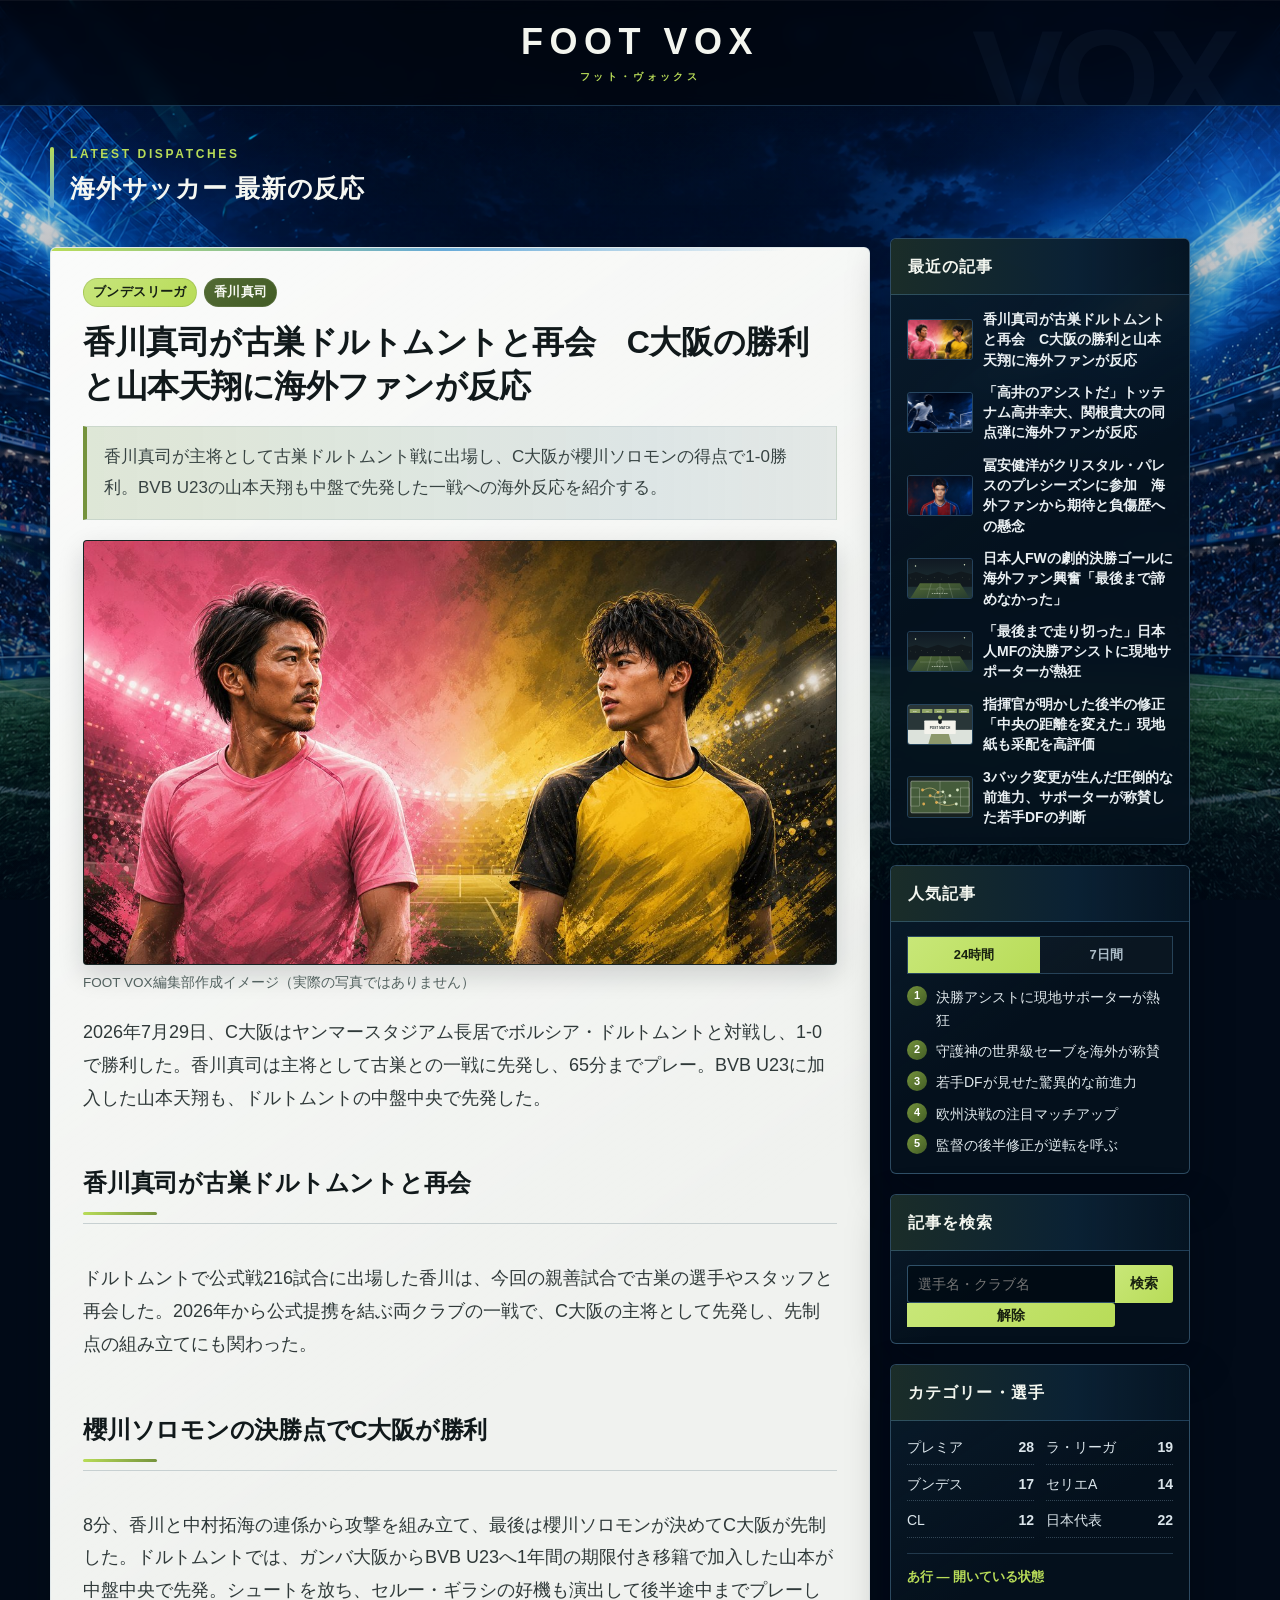
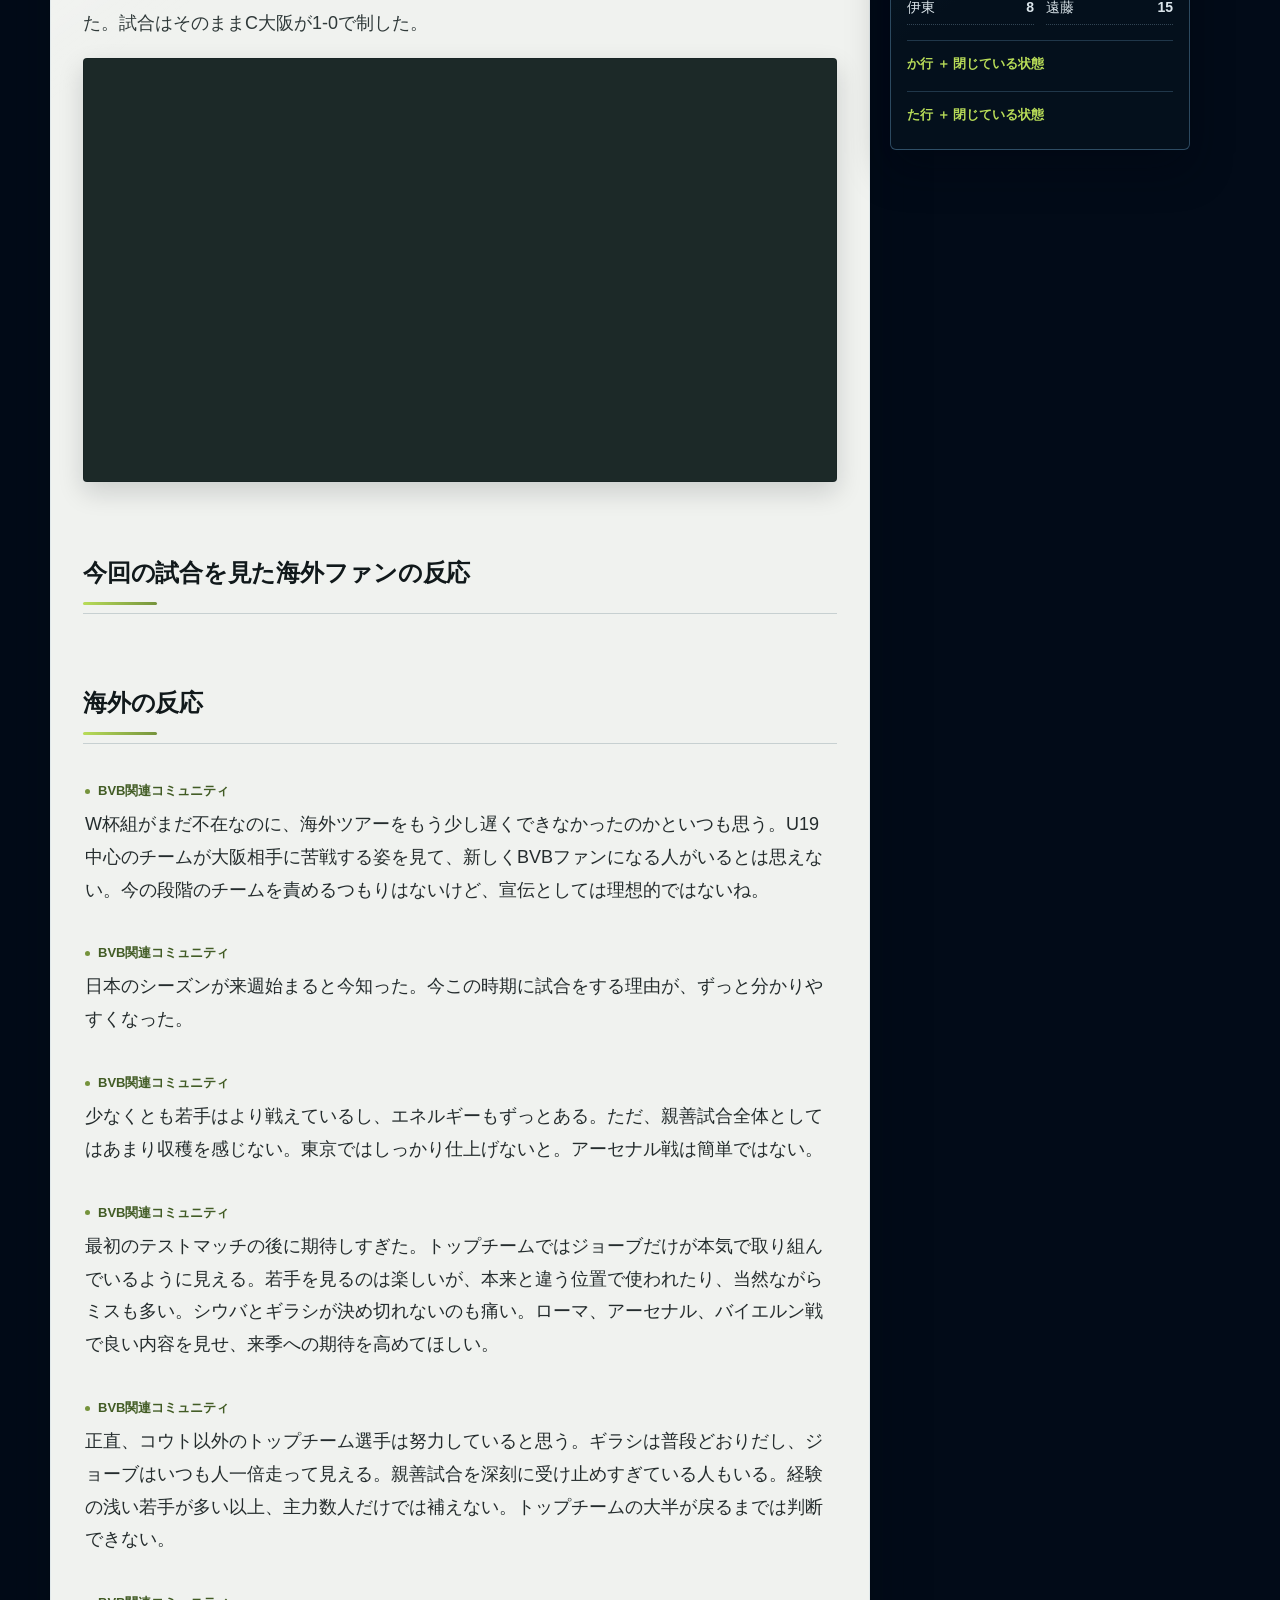
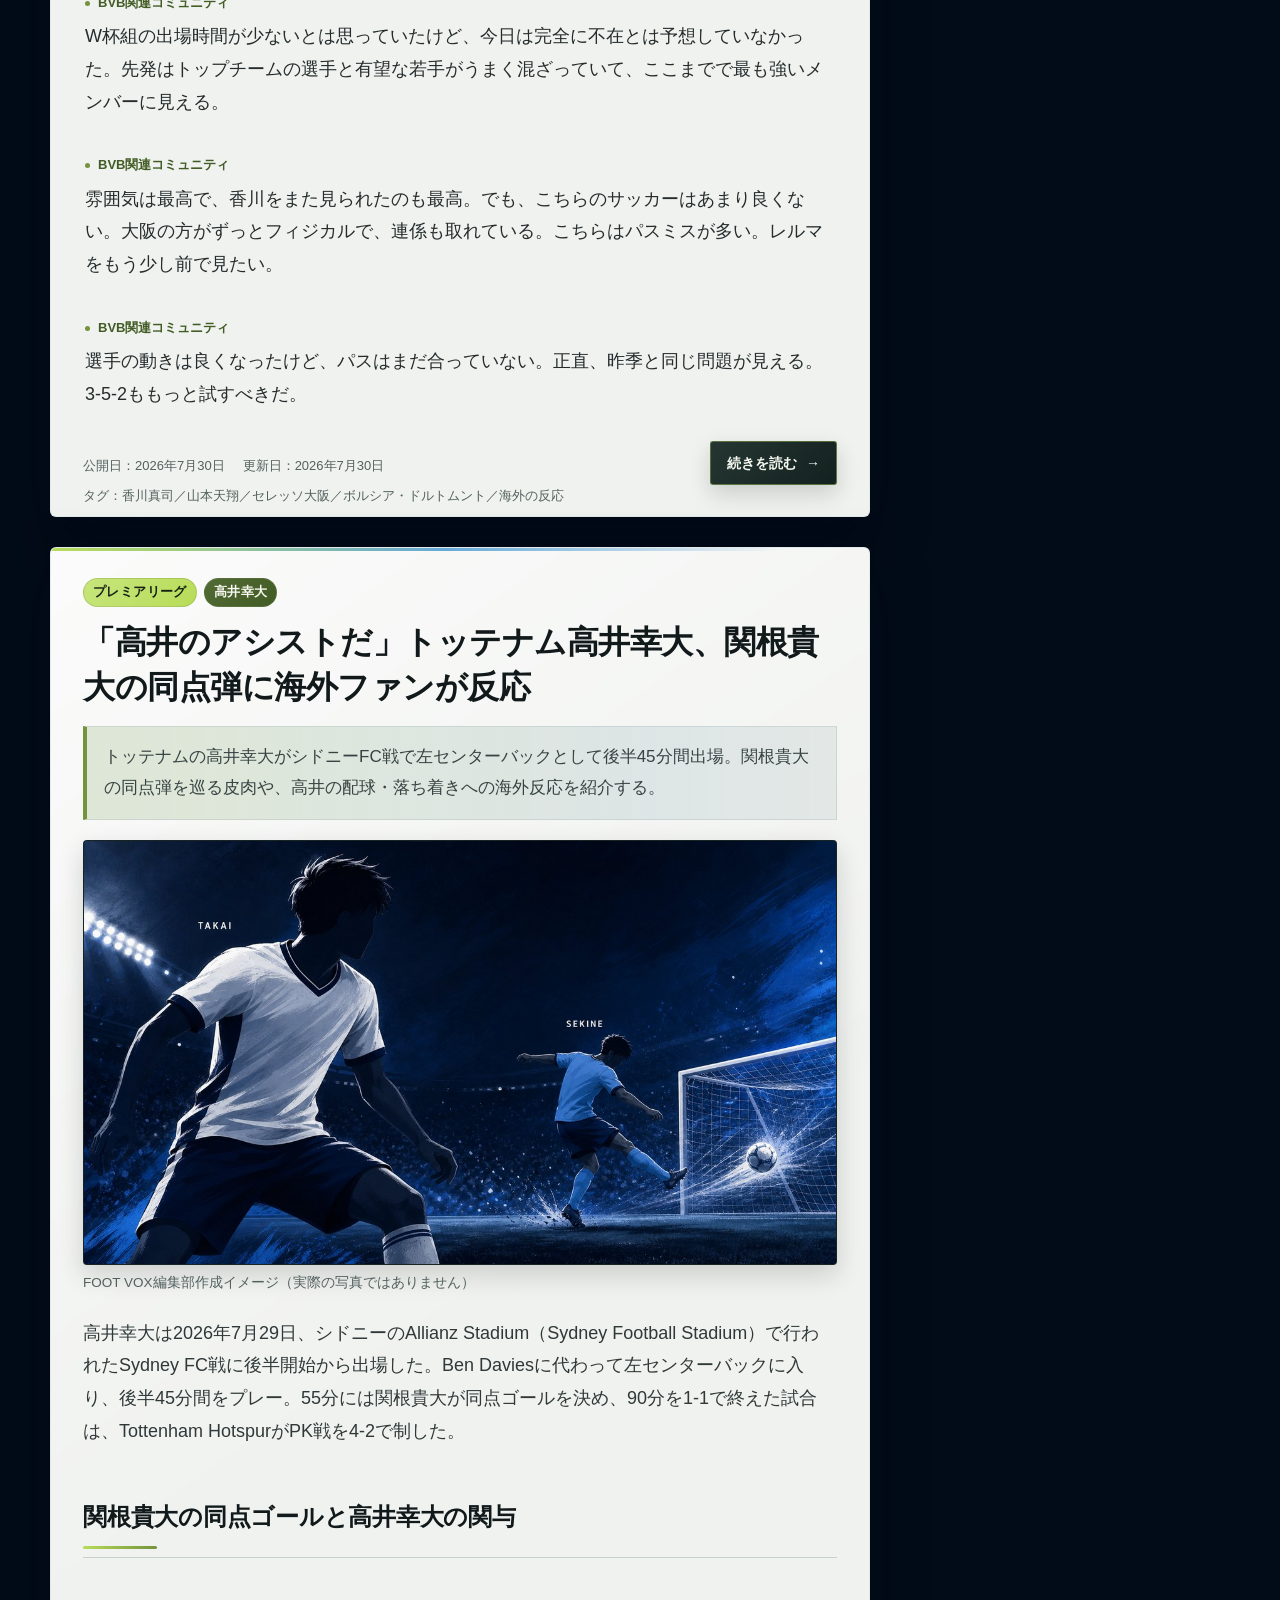
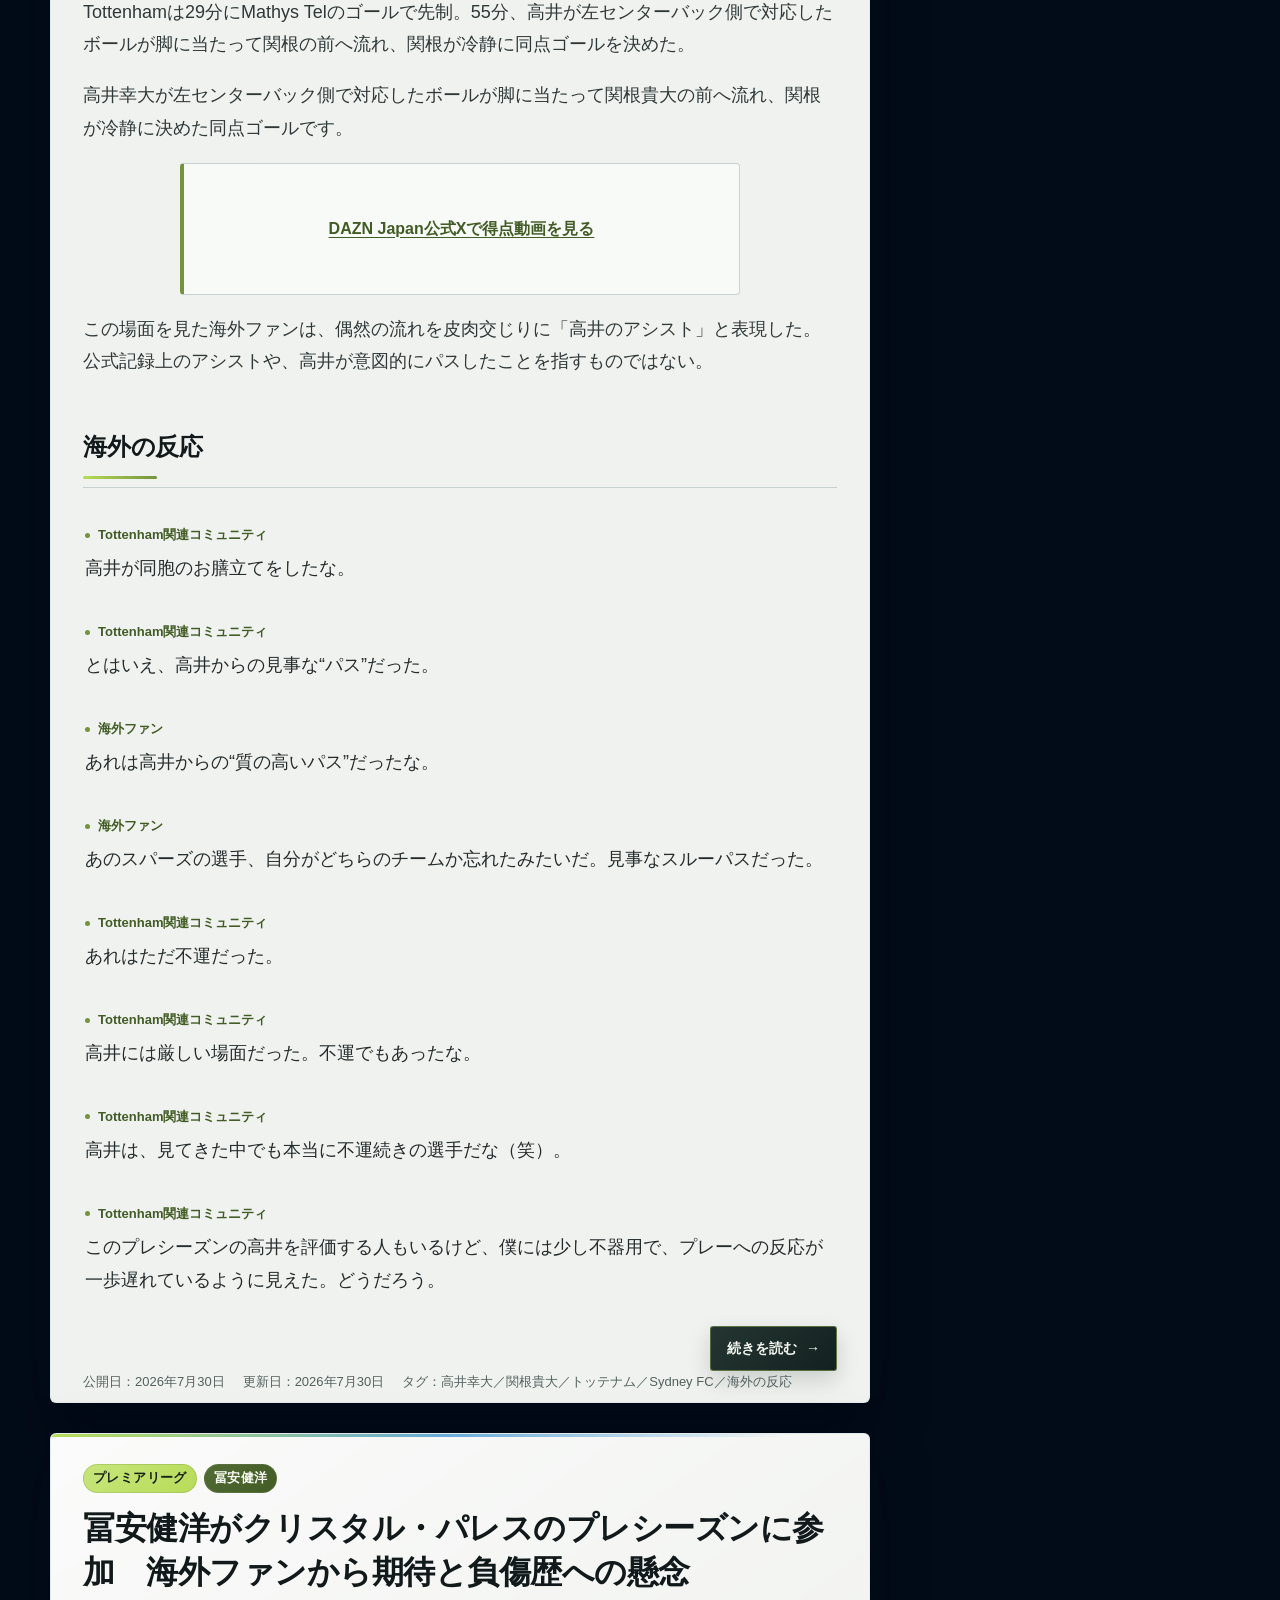
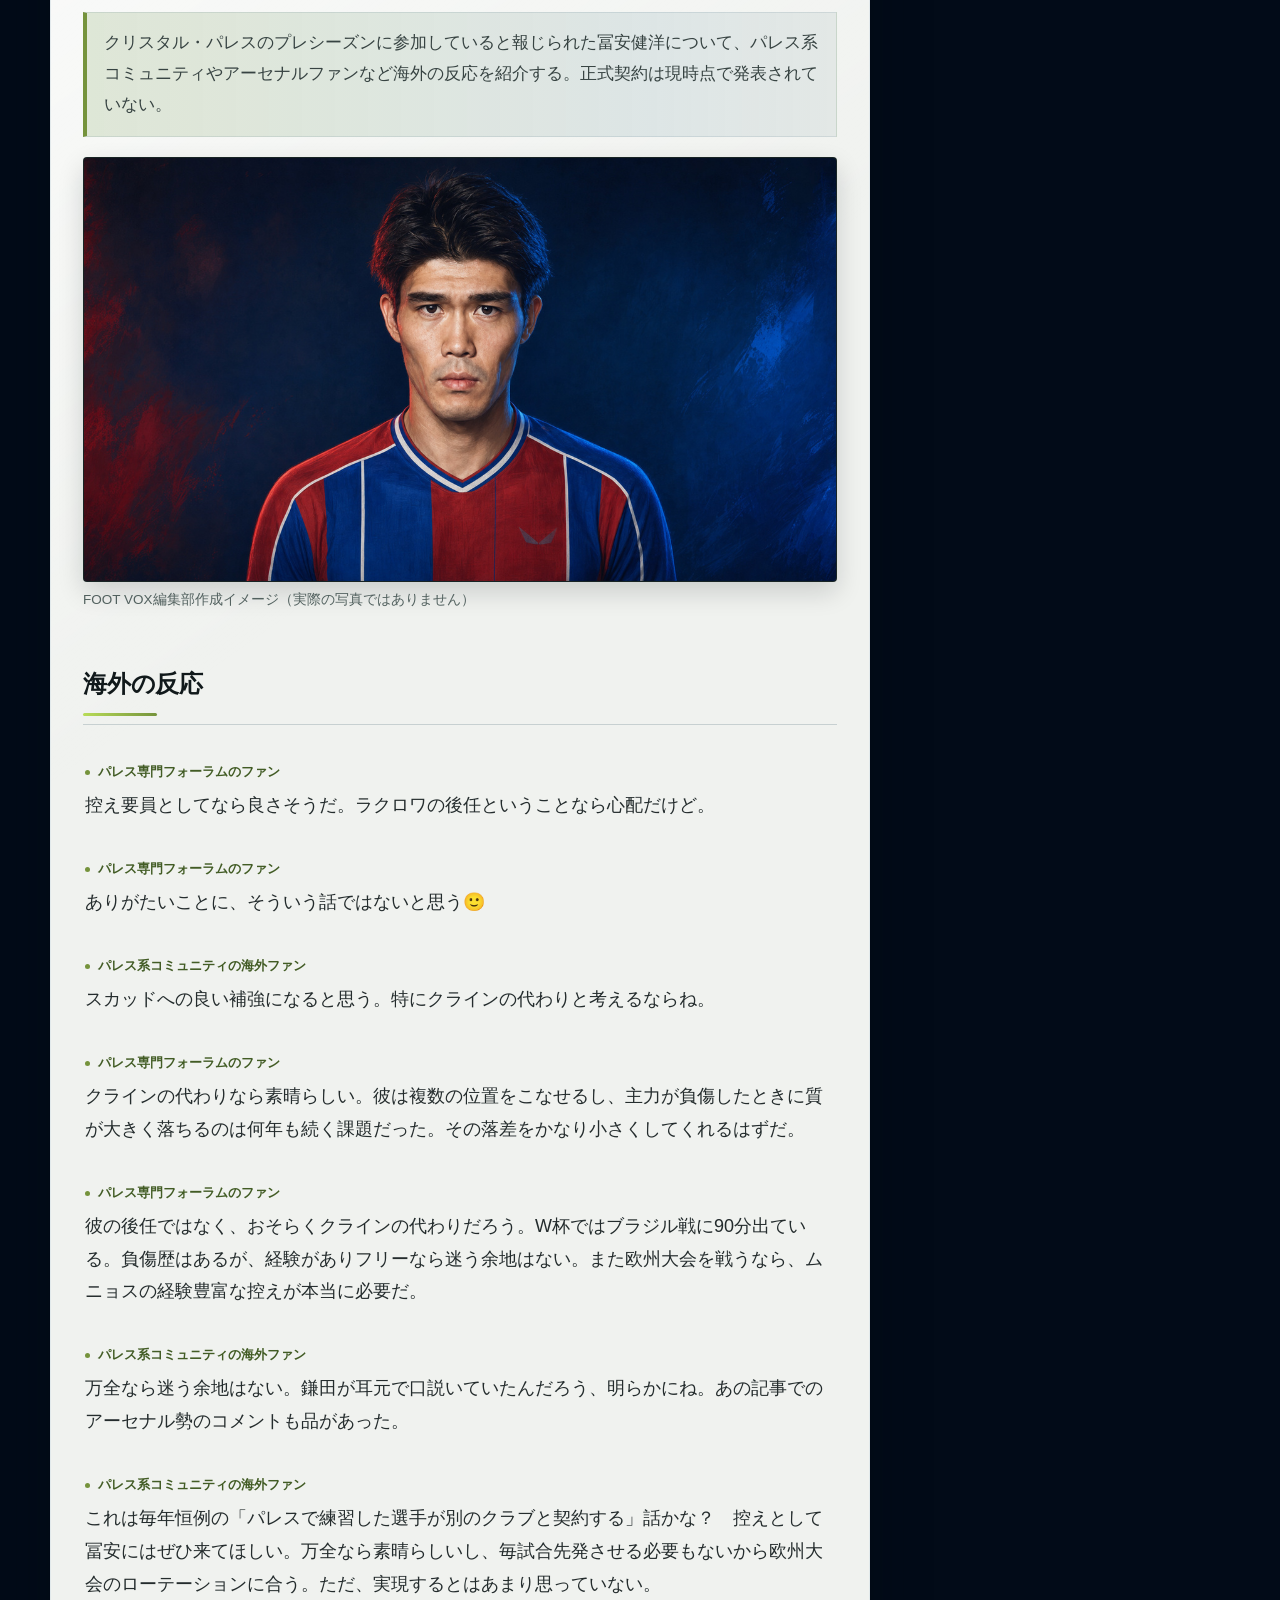
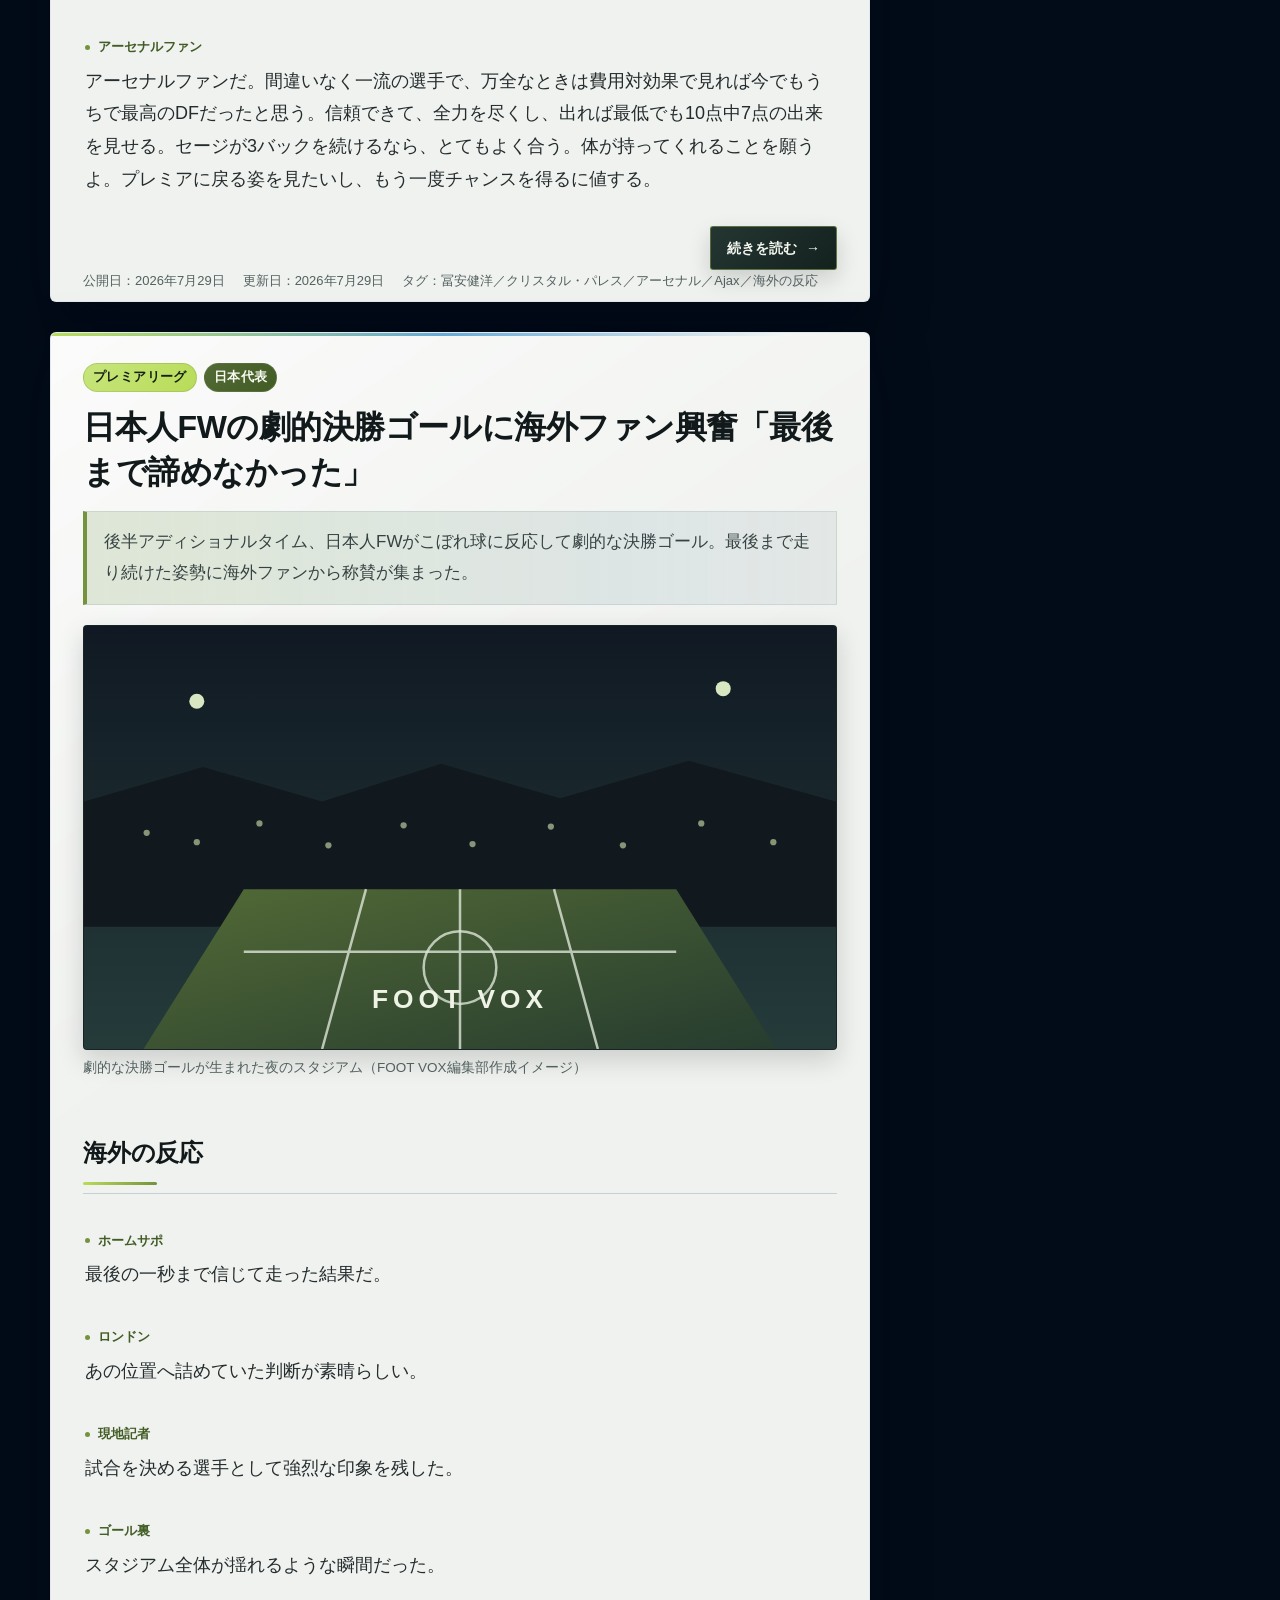
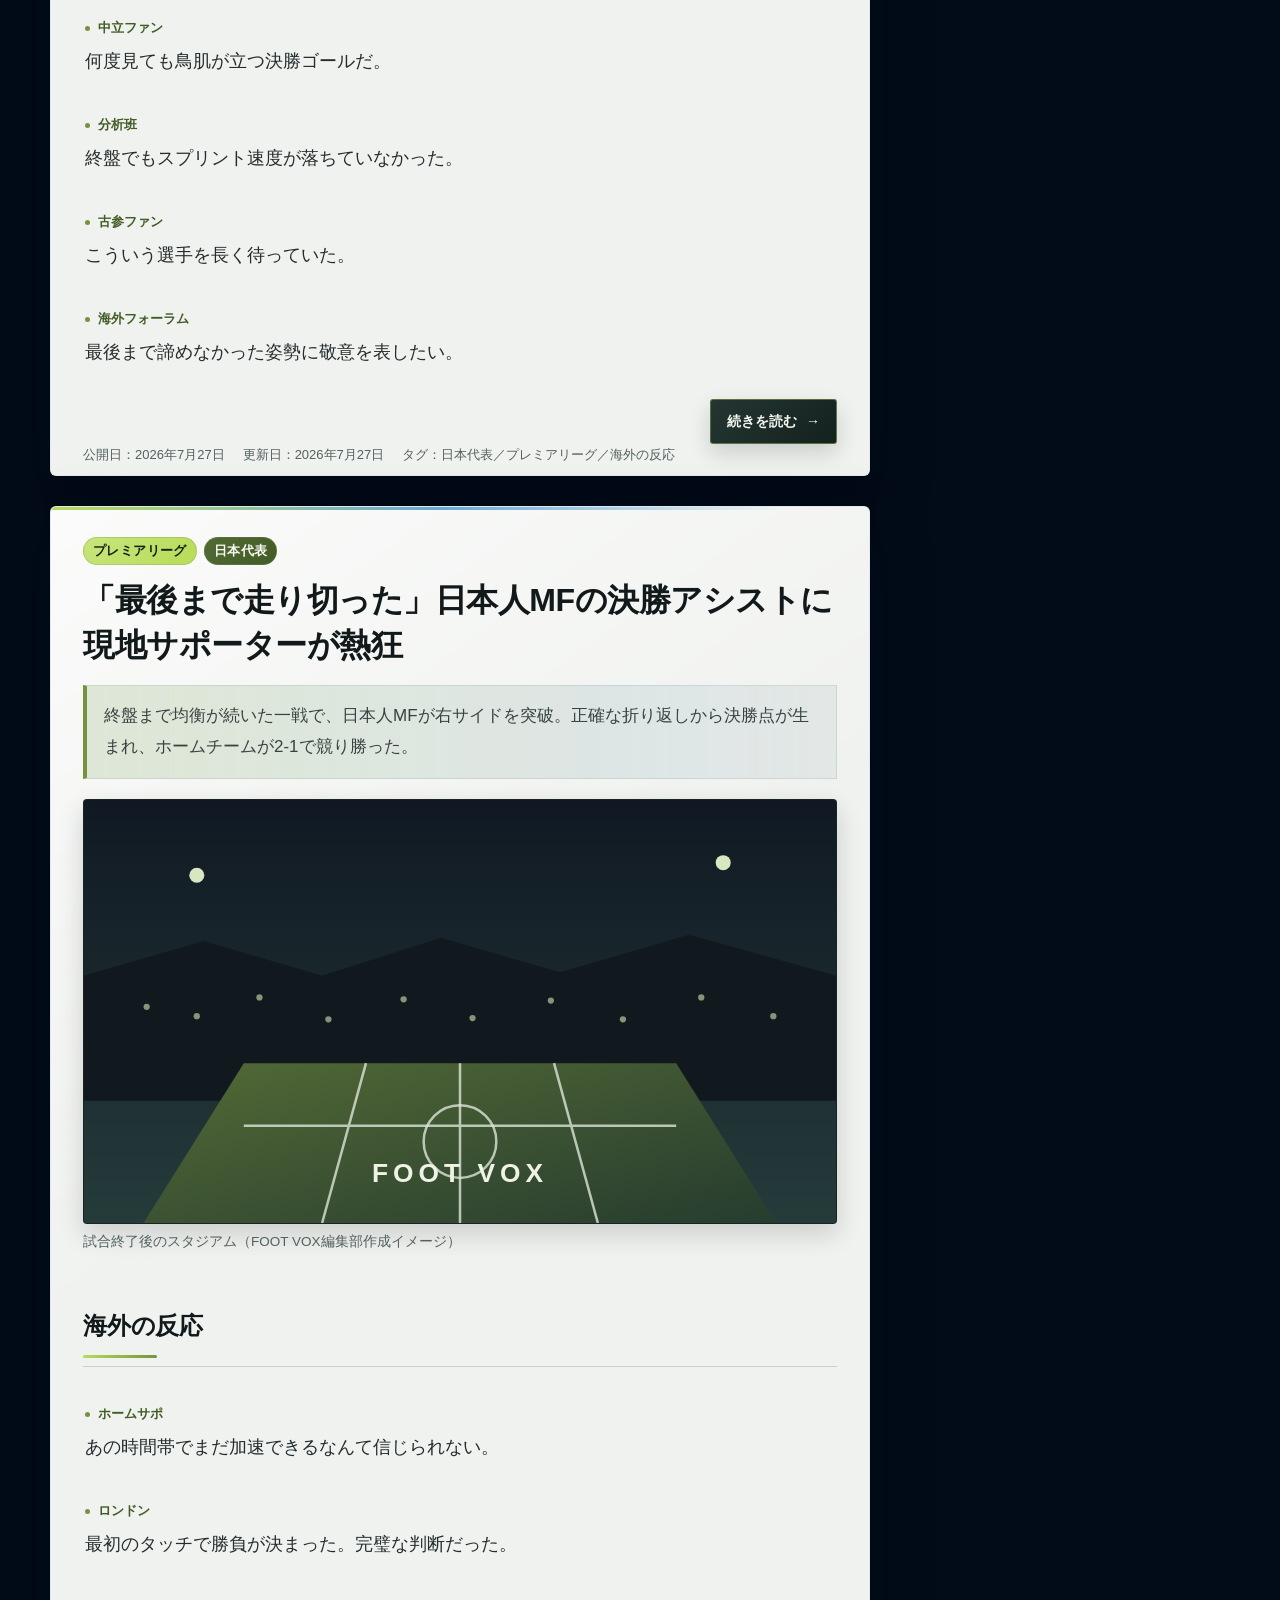
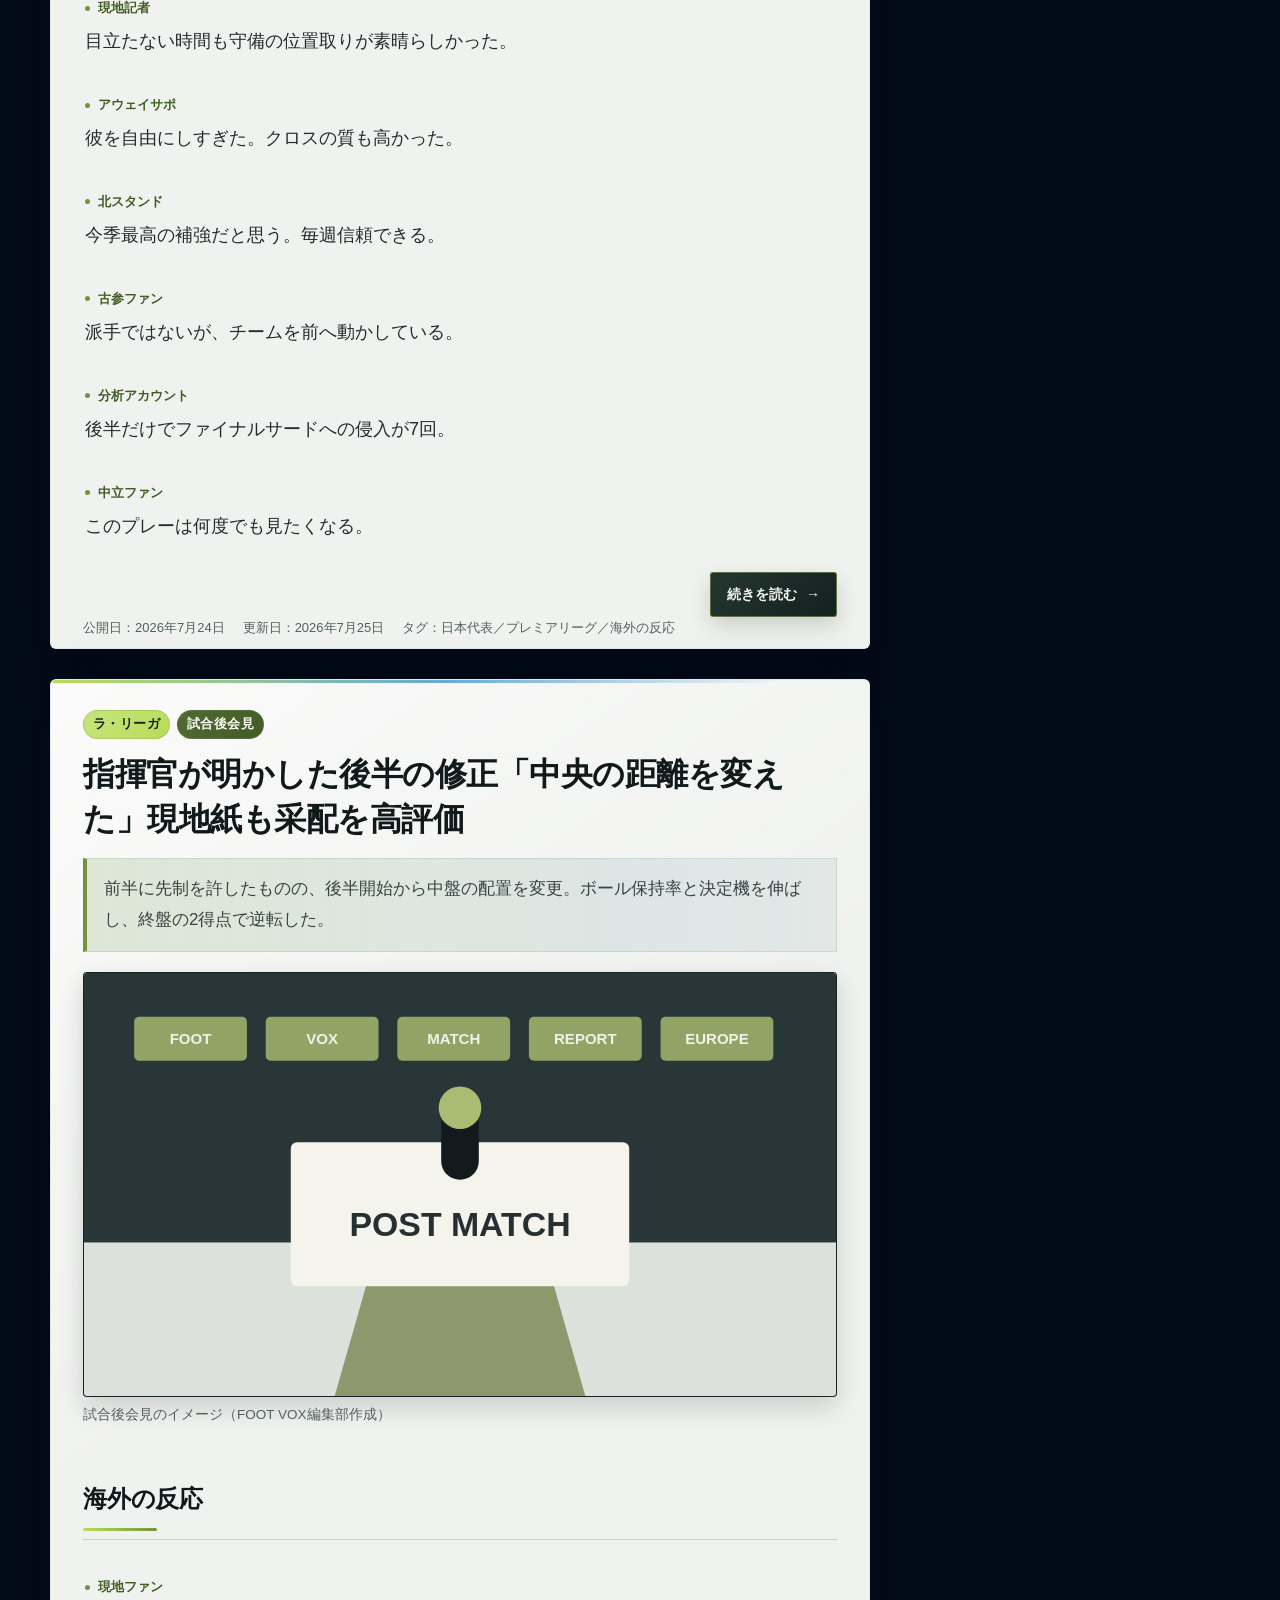
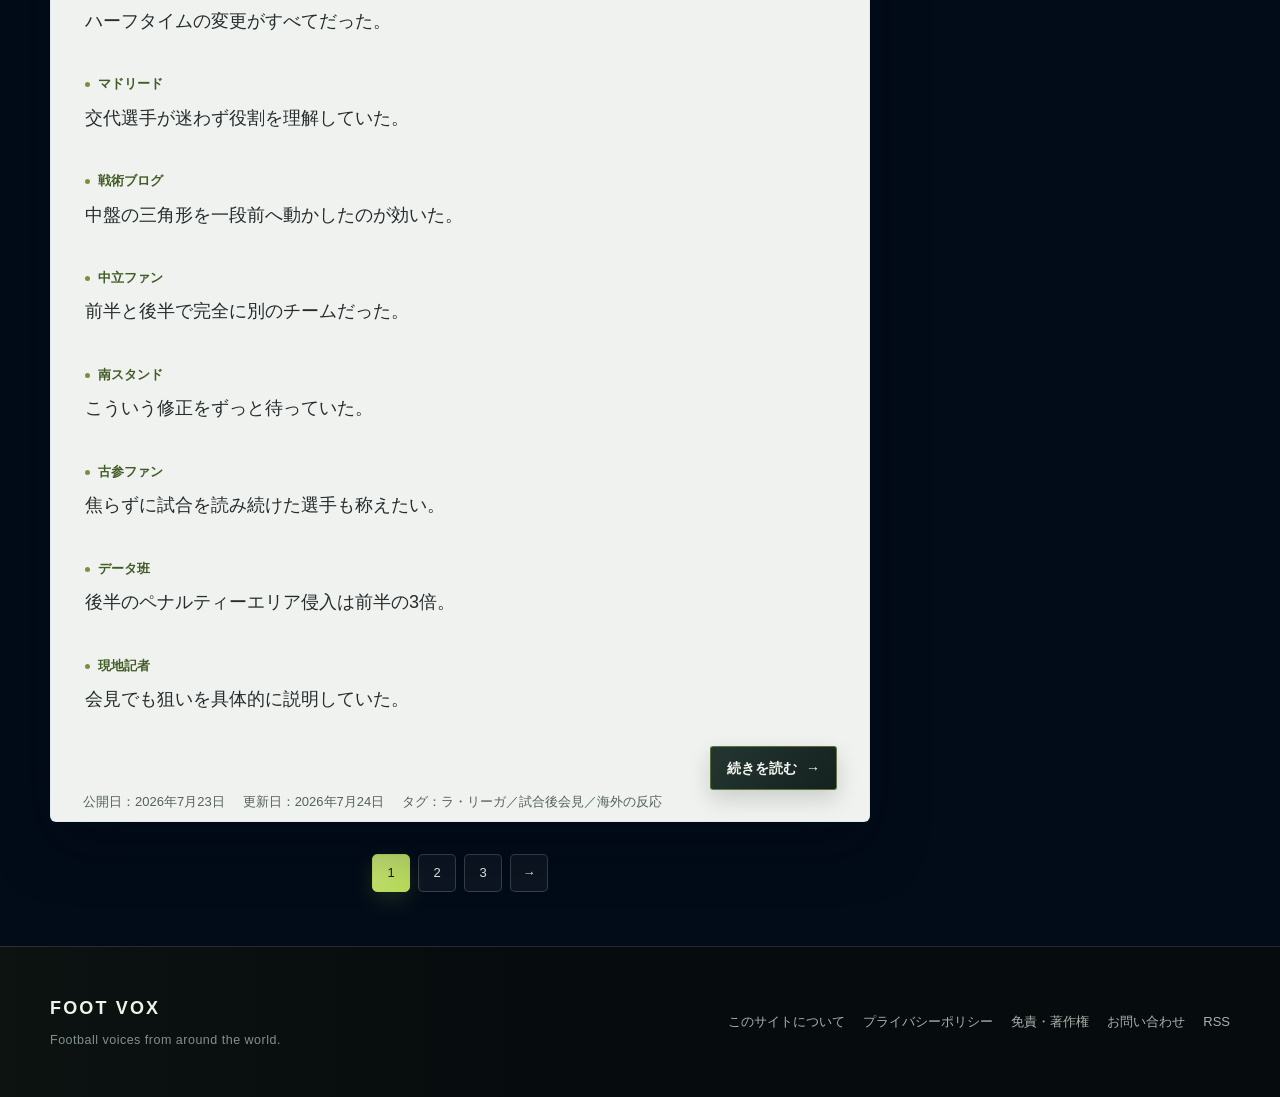
==== commit 29b9ef40: "Fix same-day article ordering" ====
--- a/index.html
+++ b/index.html
@@ -196,7 +196,6 @@
       };
       const compareArticlesByUpdatedDate = (left, right) => (
         dateValue(right.updatedDate) - dateValue(left.updatedDate)
-        || String(left.articleId || "").localeCompare(String(right.articleId || ""))
       );
       const getSearchableArticles = (articles) => Object.freeze(
         articles
